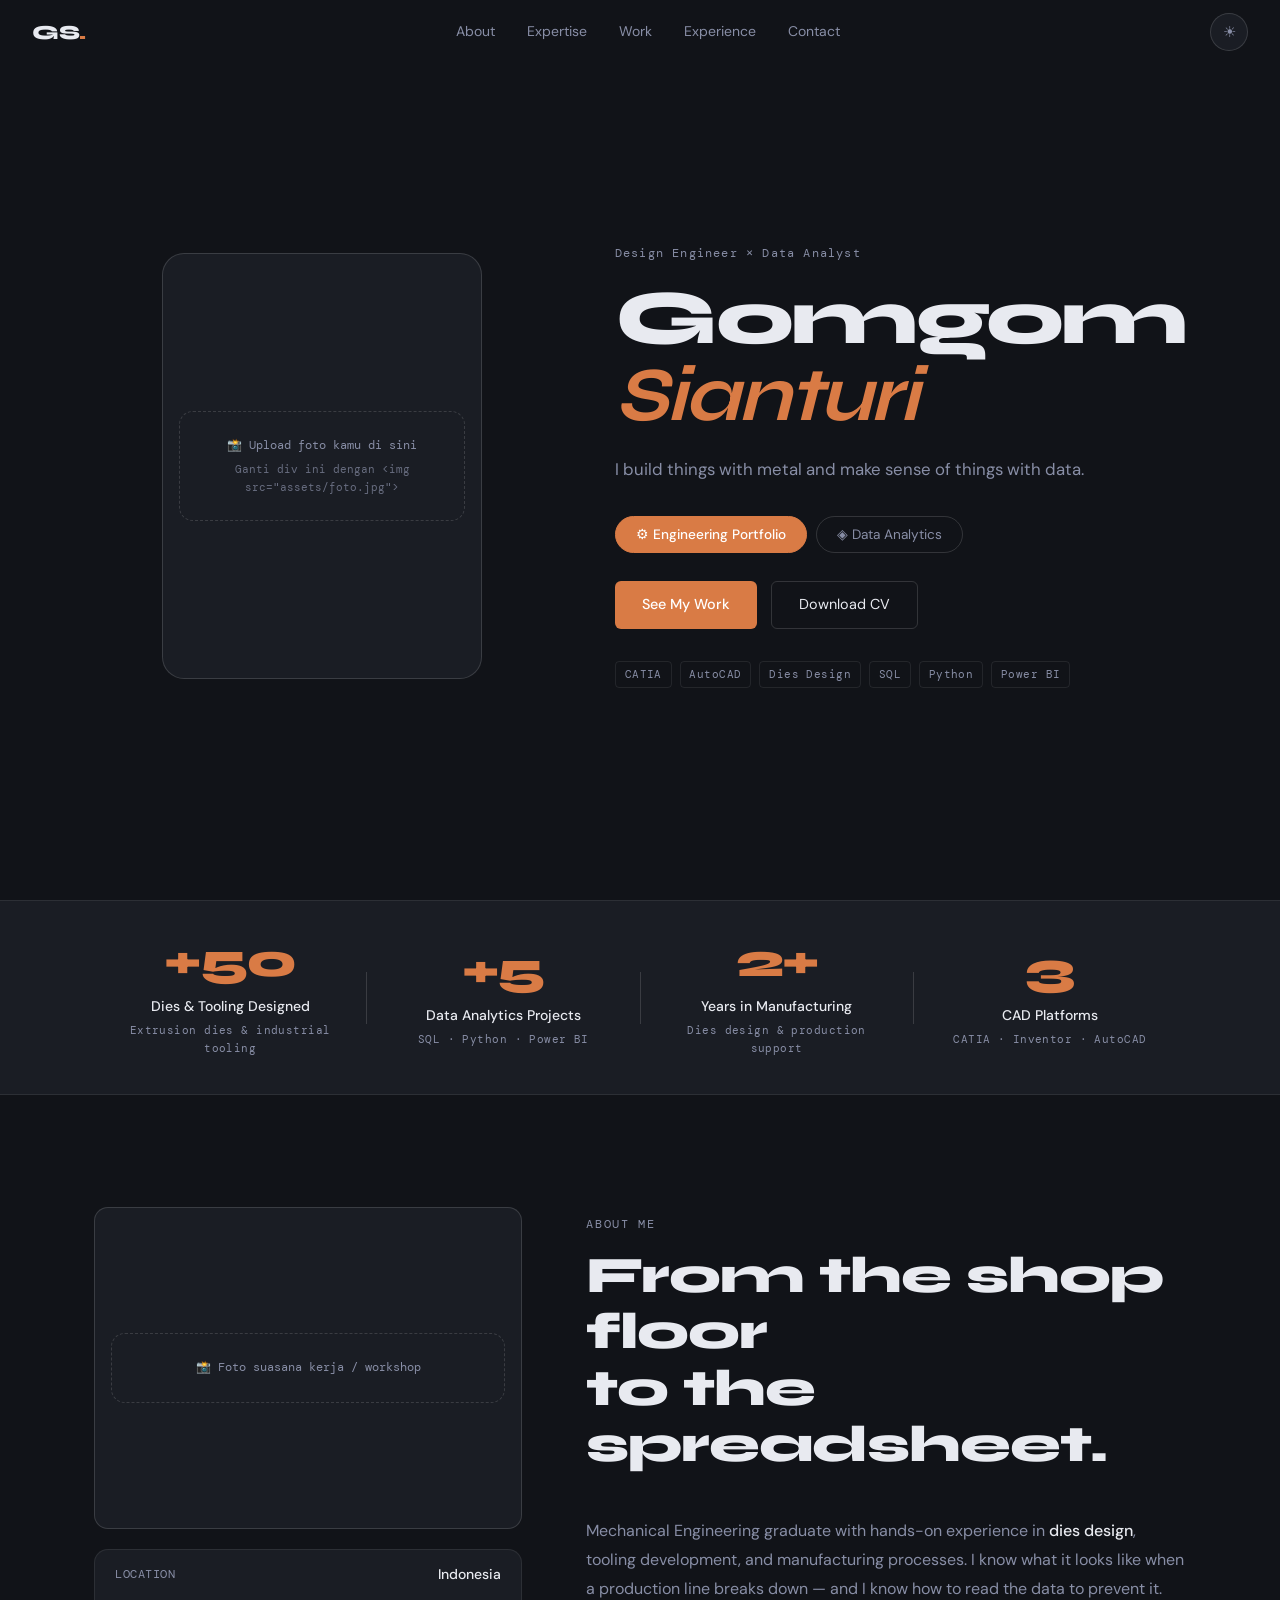
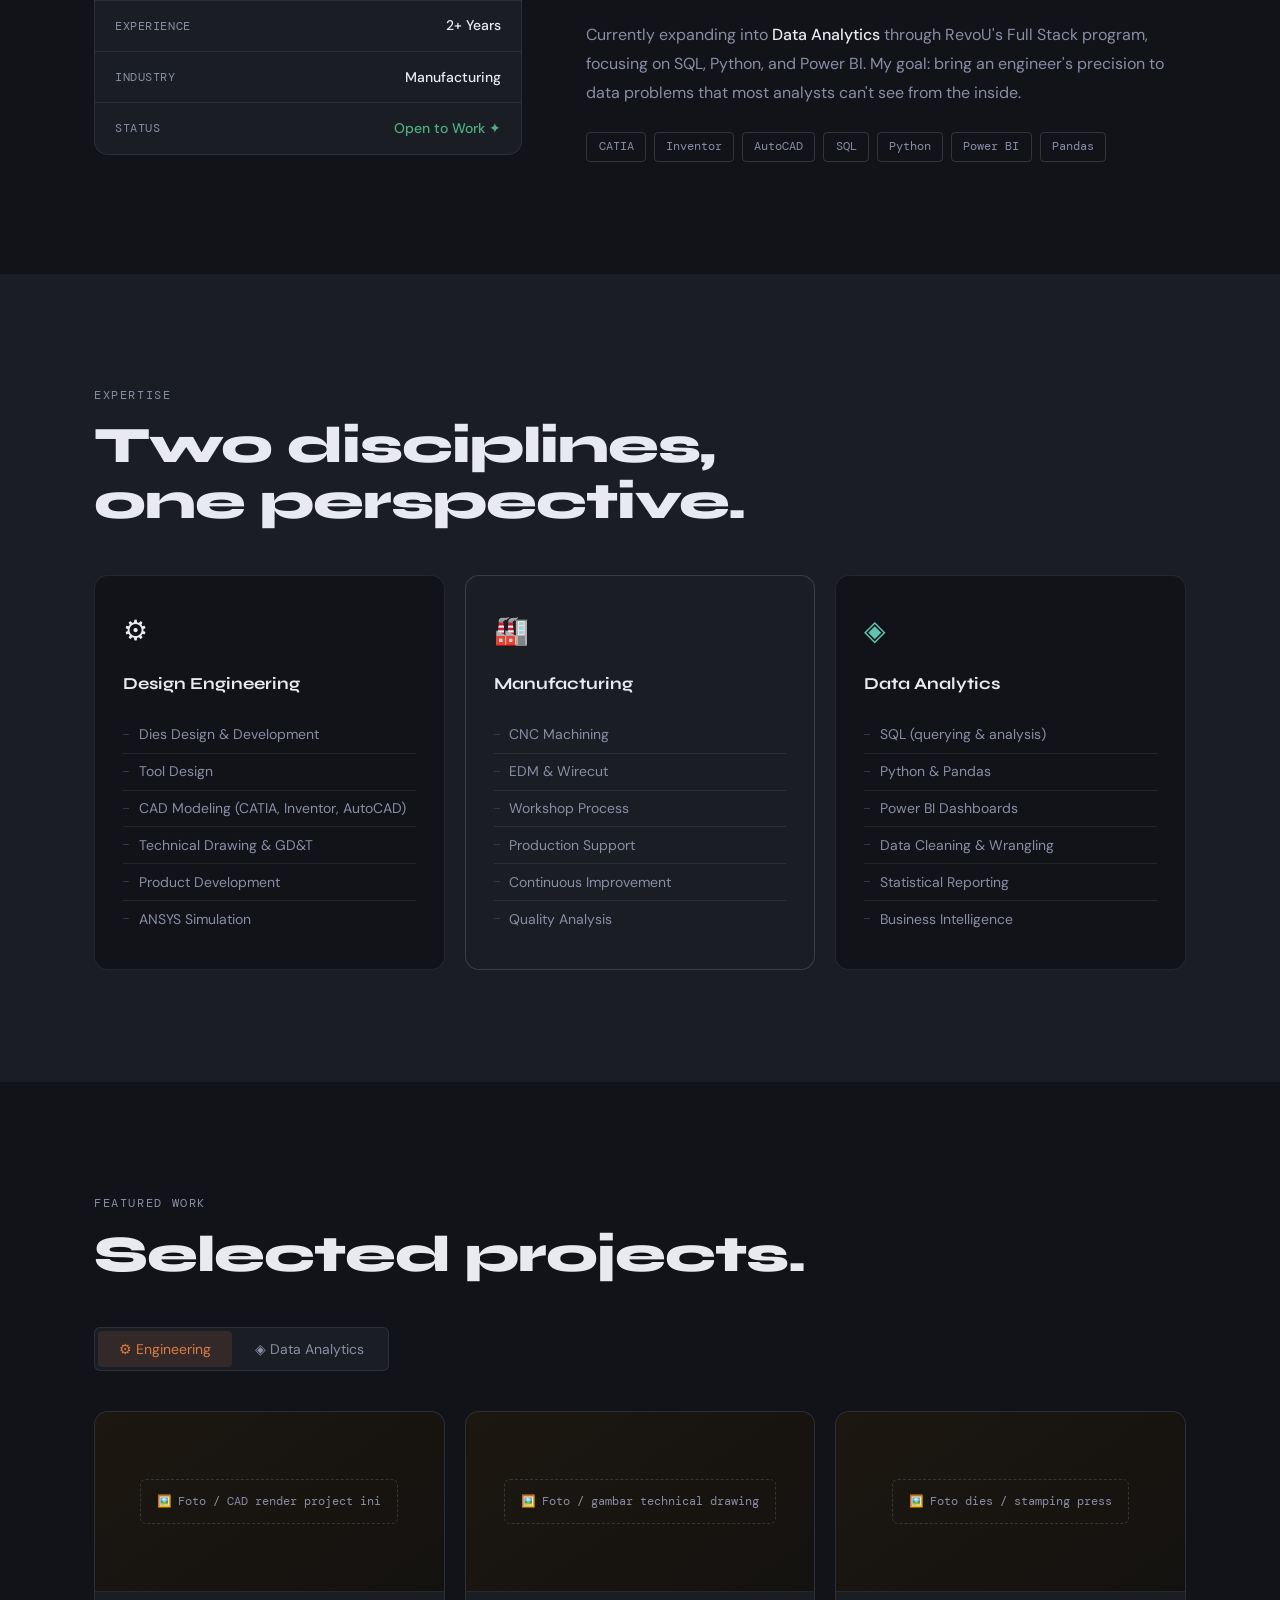
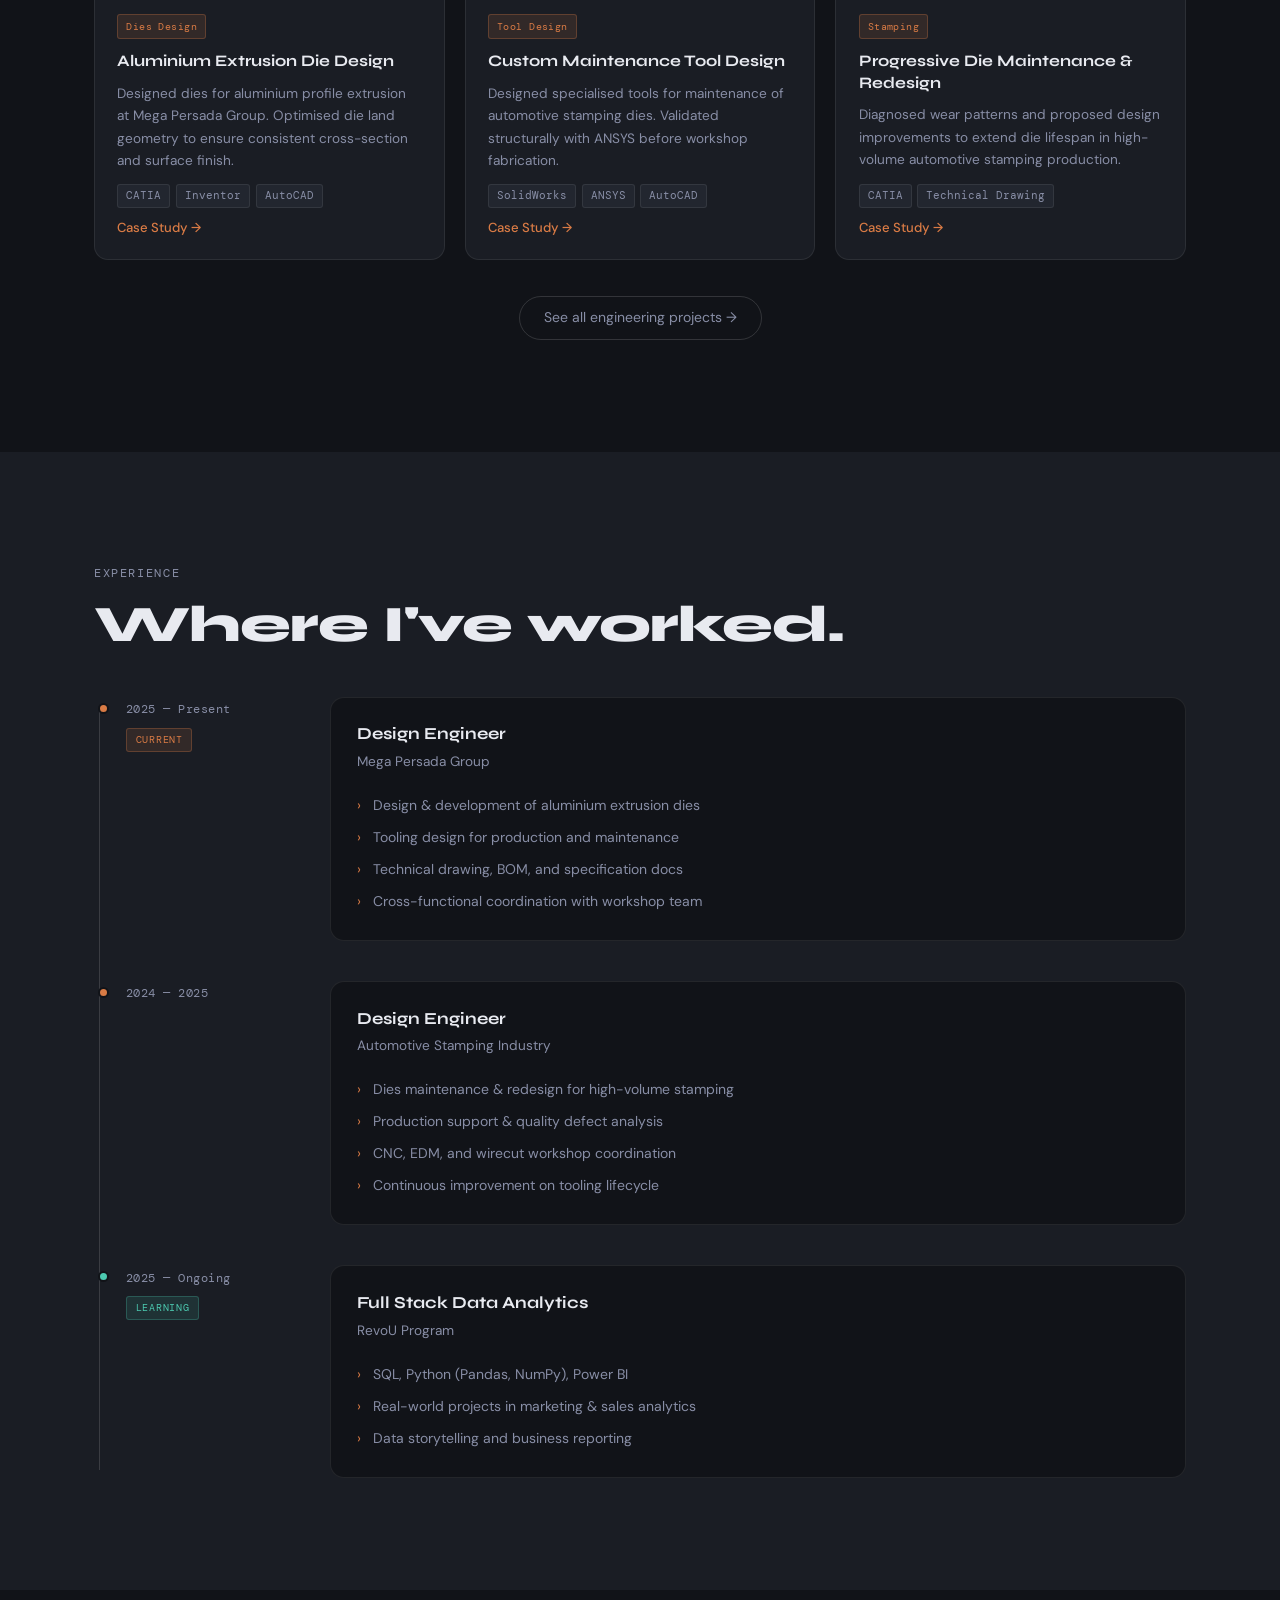
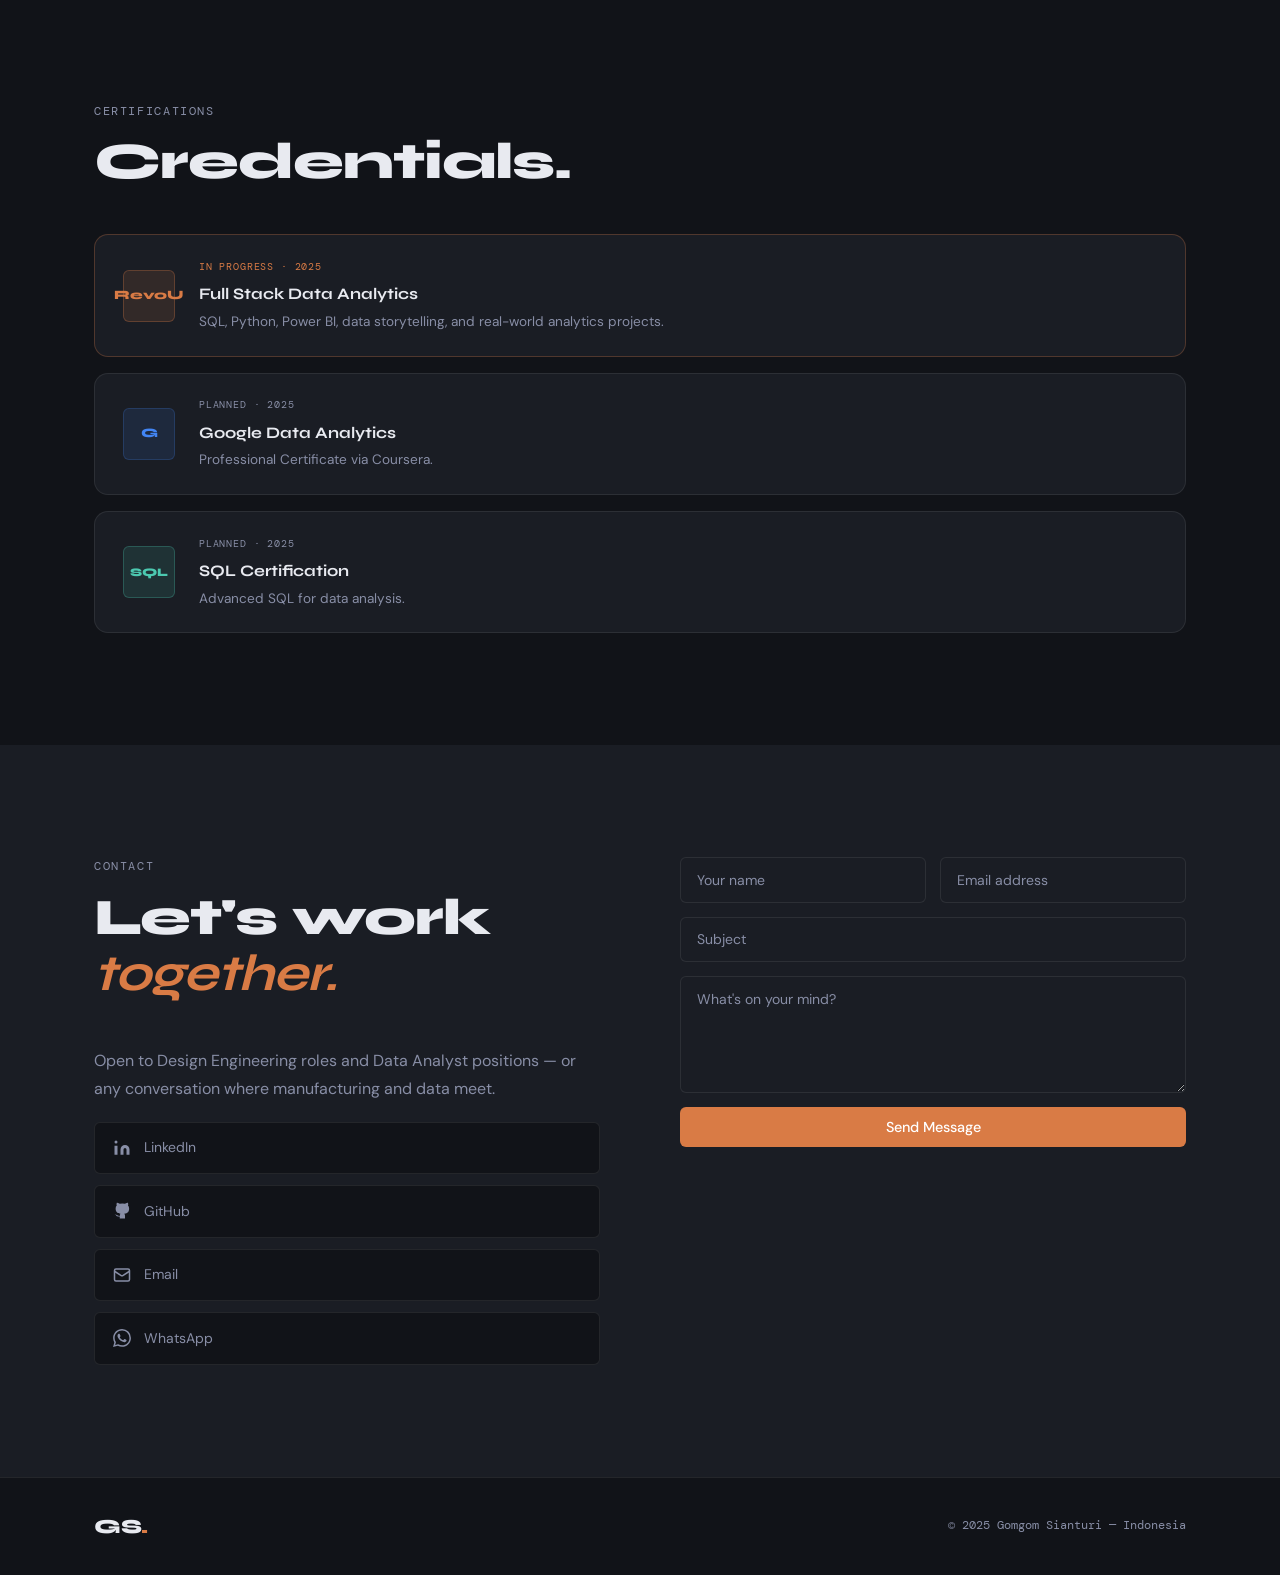
==== index.html @ 41d4f4d7 "On going" ====
<!DOCTYPE html>
<html lang="en" data-theme="dark">
<head>
  <meta charset="UTF-8" />
  <meta name="viewport" content="width=device-width, initial-scale=1.0" />
  <title>Gomgom Sianturi — Design Engineer & Data Analyst</title>
  <link rel="preconnect" href="https://fonts.googleapis.com" />
  <link rel="preconnect" href="https://fonts.gstatic.com" crossorigin />
  <link href="https://fonts.googleapis.com/css2?family=Syne:wght@400;600;700;800&family=DM+Sans:ital,wght@0,300;0,400;0,500;1,300&family=DM+Mono:wght@300;400&display=swap" rel="stylesheet" />
  <link rel="stylesheet" href="css/style.css" />
</head>
<body>

  <!-- ─── NAVBAR ──────────────────────────────── -->
  <nav id="navbar">
    <a class="nav-logo" href="index.html">GS<span class="dot">.</span></a>
    <div class="nav-center">
      <a href="#about">About</a>
      <a href="#whatido">Expertise</a>
      <a href="#projects">Work</a>
      <a href="#experience">Experience</a>
      <a href="#contact">Contact</a>
    </div>
    <div class="nav-right">
      <button class="theme-toggle" id="themeToggle" aria-label="Toggle theme">
        <span class="theme-icon sun">☀</span>
        <span class="theme-icon moon">☾</span>
      </button>
      <button class="burger" id="burger">
        <span></span><span></span>
      </button>
    </div>
    <div class="mobile-menu" id="mobileMenu">
      <a href="#about" onclick="closeMobile()">About</a>
      <a href="#whatido" onclick="closeMobile()">Expertise</a>
      <a href="#projects" onclick="closeMobile()">Work</a>
      <a href="#experience" onclick="closeMobile()">Experience</a>
      <a href="#contact" onclick="closeMobile()">Contact</a>
    </div>
  </nav>

  <!-- ─── HERO ──────────────────────────────────── -->
  <section id="hero">
    <div class="hero-left">

      <!-- 📸 FOTO: Ganti div ini dengan tag <img src="assets/foto.jpg" alt="Gomgom Sianturi" class="hero-photo" /> -->
      <div class="hero-photo photo-placeholder">
        <span class="placeholder-label">📸 Upload foto kamu di sini<br><small>Ganti div ini dengan &lt;img src="assets/foto.jpg"&gt;</small></span>
      </div>

    </div>
    <div class="hero-right">
      <p class="hero-eyebrow">Design Engineer × Data Analyst</p>
      <h1 class="hero-name">
        Gomgom<br>
        <em>Sianturi</em>
      </h1>
      <p class="hero-tagline">
        <!-- ✏️ TAGLINE: Edit kalimat ini sesuai kepribadian kamu -->
        I build things with metal and make sense of things with data.
      </p>

      <div class="hero-switch">
        <button class="switch-pill active" id="heroEngBtn" onclick="heroSwitch('eng')">
          ⚙ Engineering Portfolio
        </button>
        <button class="switch-pill" id="heroDataBtn" onclick="heroSwitch('data')">
          ◈ Data Analytics
        </button>
      </div>

      <div class="hero-actions">
        <a href="#projects" class="cta-main">See My Work</a>
        <!-- 📄 CV: Ganti href ke path CV kamu, mis: assets/Gomgom_CV.pdf -->
        <a href="assets/Gomgom_CV.pdf" class="cta-ghost" target="_blank">Download CV</a>
      </div>

      <div class="hero-chips">
        <span>CATIA</span><span>AutoCAD</span><span>Dies Design</span>
        <span>SQL</span><span>Python</span><span>Power BI</span>
      </div>
    </div>
  </section>

  <!-- ─── KPI STRIP ───────────────────────────────── -->
  <div class="kpi-strip">
    <div class="kpi-inner">

      <div class="kpi-item">
        <span class="kpi-num" data-target="50" data-prefix="+" data-suffix="">50+</span>
        <span class="kpi-label">Dies &amp; Tooling Designed</span>
        <span class="kpi-sub">Extrusion dies &amp; industrial tooling</span>
      </div>

      <div class="kpi-divider"></div>

      <div class="kpi-item">
        <span class="kpi-num" data-target="5" data-prefix="+" data-suffix="">5+</span>
        <span class="kpi-label">Data Analytics Projects</span>
        <span class="kpi-sub">SQL · Python · Power BI</span>
      </div>

      <div class="kpi-divider"></div>

      <div class="kpi-item">
        <span class="kpi-num" data-target="2" data-prefix="" data-suffix="+">2+</span>
        <span class="kpi-label">Years in Manufacturing</span>
        <span class="kpi-sub">Dies design &amp; production support</span>
      </div>

      <div class="kpi-divider"></div>

      <div class="kpi-item">
        <span class="kpi-num" data-target="3" data-prefix="" data-suffix="">3</span>
        <span class="kpi-label">CAD Platforms</span>
        <span class="kpi-sub">CATIA · Inventor · AutoCAD</span>
      </div>

    </div>
  </div>

  <!-- ─── ABOUT ─────────────────────────────────── -->
  <section id="about">
    <div class="container about-grid">
      <div class="about-img-col">
        <!-- 📸 FOTO ABOUT: Bisa pakai foto yang sama atau foto berbeda (suasana kerja) -->
        <div class="about-img-wrap photo-placeholder sm">
          <span class="placeholder-label">📸 Foto suasana kerja / workshop</span>
        </div>
        <div class="about-quick">
          <!-- ✏️ Edit detail pribadi di sini -->
          <div class="quick-row"><span>Location</span><b>Indonesia</b></div>
          <div class="quick-row"><span>Experience</span><b>2+ Years</b></div>
          <div class="quick-row"><span>Industry</span><b>Manufacturing</b></div>
          <div class="quick-row"><span>Status</span><b class="open-badge">Open to Work ✦</b></div>
        </div>
      </div>
      <div class="about-text-col">
        <p class="section-eyebrow">About Me</p>
        <h2 class="section-title">From the shop floor<br>to the spreadsheet.</h2>
        <!-- ✏️ BIO: Edit paragraf ini sesuai cerita kamu -->
        <p class="body-text">
          Mechanical Engineering graduate with hands-on experience in <strong>dies design</strong>, tooling development, and manufacturing processes. I know what it looks like when a production line breaks down — and I know how to read the data to prevent it.
        </p>
        <p class="body-text">
          Currently expanding into <strong>Data Analytics</strong> through RevoU's Full Stack program, focusing on SQL, Python, and Power BI. My goal: bring an engineer's precision to data problems that most analysts can't see from the inside.
        </p>
        <div class="about-tags">
          <span>CATIA</span><span>Inventor</span><span>AutoCAD</span>
          <span>SQL</span><span>Python</span><span>Power BI</span><span>Pandas</span>
        </div>
      </div>
    </div>
  </section>

  <!-- ─── WHAT I DO ─────────────────────────────── -->
  <section id="whatido" class="alt-bg">
    <div class="container">
      <p class="section-eyebrow">Expertise</p>
      <h2 class="section-title">Two disciplines,<br>one perspective.</h2>
      <div class="expertise-grid">

        <div class="exp-card">
          <div class="exp-icon eng-icon">⚙</div>
          <h3>Design Engineering</h3>
          <ul>
            <!-- ✏️ Edit skill list sesuai pengalaman aktual kamu -->
            <li>Dies Design & Development</li>
            <li>Tool Design</li>
            <li>CAD Modeling (CATIA, Inventor, AutoCAD)</li>
            <li>Technical Drawing & GD&T</li>
            <li>Product Development</li>
            <li>ANSYS Simulation</li>
          </ul>
        </div>

        <div class="exp-card mid-card">
          <div class="exp-icon mfg-icon">🏭</div>
          <h3>Manufacturing</h3>
          <ul>
            <li>CNC Machining</li>
            <li>EDM & Wirecut</li>
            <li>Workshop Process</li>
            <li>Production Support</li>
            <li>Continuous Improvement</li>
            <li>Quality Analysis</li>
          </ul>
        </div>

        <div class="exp-card">
          <div class="exp-icon data-icon">◈</div>
          <h3>Data Analytics</h3>
          <ul>
            <li>SQL (querying & analysis)</li>
            <li>Python & Pandas</li>
            <li>Power BI Dashboards</li>
            <li>Data Cleaning & Wrangling</li>
            <li>Statistical Reporting</li>
            <li>Business Intelligence</li>
          </ul>
        </div>

      </div>
    </div>
  </section>

  <!-- ─── PROJECTS (HOME — TOP 3 EACH) ─────────── -->
  <section id="projects">
    <div class="container">
      <p class="section-eyebrow">Featured Work</p>
      <h2 class="section-title">Selected projects.</h2>

      <div class="project-tabs">
        <button class="ptab active" id="ptabEng" onclick="switchTab('eng')">⚙ Engineering</button>
        <button class="ptab" id="ptabData" onclick="switchTab('data')">◈ Data Analytics</button>
      </div>

      <!-- ENGINEERING TOP 3 -->
      <div class="project-panel" id="panelEng">
        <div class="projects-row">

          <article class="pcard">
            <!-- 🖼️ GAMBAR PROJECT: Ganti div placeholder dengan <img src="assets/project-eng1.jpg"> -->
            <div class="pcard-img ph-eng">
              <span>🖼️ Foto / CAD render project ini</span>
            </div>
            <div class="pcard-body">
              <div class="pcard-tags"><span class="tag eng-tag">Dies Design</span></div>
              <!-- ✏️ Edit judul, deskripsi, dan tools tiap project -->
              <h3>Aluminium Extrusion Die Design</h3>
              <p>Designed dies for aluminium profile extrusion at Mega Persada Group. Optimised die land geometry to ensure consistent cross-section and surface finish.</p>
              <div class="pcard-tools">
                <span>CATIA</span><span>Inventor</span><span>AutoCAD</span>
              </div>
              <button class="pcard-cta eng-cta" onclick="openModal('eng1')">Case Study →</button>
            </div>
          </article>

          <article class="pcard">
            <div class="pcard-img ph-eng">
              <span>🖼️ Foto / gambar technical drawing</span>
            </div>
            <div class="pcard-body">
              <div class="pcard-tags"><span class="tag eng-tag">Tool Design</span></div>
              <h3>Custom Maintenance Tool Design</h3>
              <p>Designed specialised tools for maintenance of automotive stamping dies. Validated structurally with ANSYS before workshop fabrication.</p>
              <div class="pcard-tools">
                <span>SolidWorks</span><span>ANSYS</span><span>AutoCAD</span>
              </div>
              <button class="pcard-cta eng-cta" onclick="openModal('eng2')">Case Study →</button>
            </div>
          </article>

          <article class="pcard">
            <div class="pcard-img ph-eng">
              <span>🖼️ Foto dies / stamping press</span>
            </div>
            <div class="pcard-body">
              <div class="pcard-tags"><span class="tag eng-tag">Stamping</span></div>
              <h3>Progressive Die Maintenance & Redesign</h3>
              <p>Diagnosed wear patterns and proposed design improvements to extend die lifespan in high-volume automotive stamping production.</p>
              <div class="pcard-tools">
                <span>CATIA</span><span>Technical Drawing</span>
              </div>
              <button class="pcard-cta eng-cta" onclick="openModal('eng3')">Case Study →</button>
            </div>
          </article>

        </div>
        <div class="see-all-wrap">
          <a href="engineering.html" class="see-all-btn">See all engineering projects →</a>
        </div>
      </div>

      <!-- DATA ANALYTICS TOP 3 -->
      <div class="project-panel hidden" id="panelData">
        <div class="projects-row">

          <article class="pcard">
            <div class="pcard-img ph-data">
              <span>🖼️ Screenshot dashboard Power BI</span>
            </div>
            <div class="pcard-body">
              <div class="pcard-tags"><span class="tag data-tag">SQL · Power BI</span></div>
              <h3>Sales Performance Dashboard</h3>
              <p>End-to-end sales analytics: SQL extraction, Python cleaning, Power BI visualisation. Enabled management to spot top SKUs and regional gaps.</p>
              <div class="pcard-tools">
                <span>SQL</span><span>Python</span><span>Power BI</span>
              </div>
              <button class="pcard-cta data-cta" onclick="openModal('data1')">Case Study →</button>
            </div>
          </article>

          <article class="pcard">
            <div class="pcard-img ph-data">
              <span>🖼️ Screenshot chart / analisis</span>
            </div>
            <div class="pcard-body">
              <div class="pcard-tags"><span class="tag data-tag">Python · Pandas</span></div>
              <h3>Customer Behaviour Analysis</h3>
              <p>RFM segmentation and cohort retention analysis on transaction history. Identified high-value customers and churn risk segments.</p>
              <div class="pcard-tools">
                <span>Python</span><span>Pandas</span><span>Matplotlib</span>
              </div>
              <button class="pcard-cta data-cta" onclick="openModal('data2')">Case Study →</button>
            </div>
          </article>

          <article class="pcard">
            <div class="pcard-img ph-data">
              <span>🖼️ Screenshot laporan / visualisasi</span>
            </div>
            <div class="pcard-body">
              <div class="pcard-tags"><span class="tag data-tag">SQL · Python</span></div>
              <h3>Marketing Campaign Performance</h3>
              <p>Multi-touch attribution analysis across channels. Found email CPA was 3× lower than paid search despite receiving 15% of budget.</p>
              <div class="pcard-tools">
                <span>SQL</span><span>Python</span><span>Power BI</span>
              </div>
              <button class="pcard-cta data-cta" onclick="openModal('data3')">Case Study →</button>
            </div>
          </article>

        </div>
        <div class="see-all-wrap">
          <a href="analytics.html" class="see-all-btn">See all data analytics projects →</a>
        </div>
      </div>

    </div>
  </section>

  <!-- ─── EXPERIENCE ────────────────────────────── -->
  <section id="experience" class="alt-bg">
    <div class="container">
      <p class="section-eyebrow">Experience</p>
      <h2 class="section-title">Where I've worked.</h2>
      <div class="timeline">

        <div class="tl-item">
          <div class="tl-dot eng-dot"></div>
          <div class="tl-meta">
            <!-- ✏️ Edit tanggal kerja -->
            <span class="tl-year mono">2025 — Present</span>
            <span class="tl-badge eng-badge">Current</span>
          </div>
          <div class="tl-card">
            <!-- ✏️ Edit nama posisi dan perusahaan -->
            <h3>Design Engineer</h3>
            <h4>Mega Persada Group</h4>
            <ul>
              <!-- ✏️ Edit bullet point pekerjaan -->
              <li>Design & development of aluminium extrusion dies</li>
              <li>Tooling design for production and maintenance</li>
              <li>Technical drawing, BOM, and specification docs</li>
              <li>Cross-functional coordination with workshop team</li>
            </ul>
          </div>
        </div>

        <div class="tl-item">
          <div class="tl-dot eng-dot"></div>
          <div class="tl-meta">
            <span class="tl-year mono">2024 — 2025</span>
          </div>
          <div class="tl-card">
            <h3>Design Engineer</h3>
            <!-- ✏️ Ganti nama perusahaan jika boleh disebutkan -->
            <h4>Automotive Stamping Industry</h4>
            <ul>
              <li>Dies maintenance & redesign for high-volume stamping</li>
              <li>Production support & quality defect analysis</li>
              <li>CNC, EDM, and wirecut workshop coordination</li>
              <li>Continuous improvement on tooling lifecycle</li>
            </ul>
          </div>
        </div>

        <div class="tl-item">
          <div class="tl-dot data-dot"></div>
          <div class="tl-meta">
            <span class="tl-year mono">2025 — Ongoing</span>
            <span class="tl-badge data-badge">Learning</span>
          </div>
          <div class="tl-card">
            <h3>Full Stack Data Analytics</h3>
            <h4>RevoU Program</h4>
            <ul>
              <li>SQL, Python (Pandas, NumPy), Power BI</li>
              <li>Real-world projects in marketing & sales analytics</li>
              <li>Data storytelling and business reporting</li>
            </ul>
          </div>
        </div>

      </div>
    </div>
  </section>

  <!-- ─── CERTIFICATIONS ────────────────────────── -->
  <section id="certifications">
    <div class="container">
      <p class="section-eyebrow">Certifications</p>
      <h2 class="section-title">Credentials.</h2>
      <div class="certs-row">

        <div class="cert-card in-prog">
          <div class="cert-left">
            <!-- ✏️ Ganti logo RevoU dengan gambar jika punya: <img src="assets/revou-logo.png"> -->
            <div class="cert-logo revou-logo">RevoU</div>
          </div>
          <div class="cert-right">
            <span class="cert-status">In Progress · 2025</span>
            <h3>Full Stack Data Analytics</h3>
            <p>SQL, Python, Power BI, data storytelling, and real-world analytics projects.</p>
          </div>
        </div>

        <!-- ✏️ Tambah sertifikat baru di sini dengan format yang sama -->
        <div class="cert-card upcoming">
          <div class="cert-left">
            <div class="cert-logo google-logo">G</div>
          </div>
          <div class="cert-right">
            <span class="cert-status planned">Planned · 2025</span>
            <h3>Google Data Analytics</h3>
            <p>Professional Certificate via Coursera.</p>
          </div>
        </div>

        <div class="cert-card upcoming">
          <div class="cert-left">
            <div class="cert-logo sql-logo">SQL</div>
          </div>
          <div class="cert-right">
            <span class="cert-status planned">Planned · 2025</span>
            <h3>SQL Certification</h3>
            <p>Advanced SQL for data analysis.</p>
          </div>
        </div>

      </div>
    </div>
  </section>

  <!-- ─── CONTACT ───────────────────────────────── -->
  <section id="contact" class="alt-bg">
    <div class="container contact-wrap">
      <div class="contact-left">
        <p class="section-eyebrow">Contact</p>
        <h2 class="section-title">Let's work<br><em>together.</em></h2>
        <p class="body-text">Open to Design Engineering roles and Data Analyst positions — or any conversation where manufacturing and data meet.</p>
        <div class="contact-links">
          <!-- ✏️ GANTI href dengan link profil asli kamu -->
          <a href="https://linkedin.com/in/GANTI-INI" target="_blank" class="clink">
            <svg width="18" height="18" viewBox="0 0 24 24" fill="currentColor"><path d="M16 8a6 6 0 0 1 6 6v7h-4v-7a2 2 0 0 0-4 0v7h-4v-7a6 6 0 0 1 6-6zM2 9h4v12H2z"/><circle cx="4" cy="4" r="2"/></svg>
            LinkedIn
          </a>
          <a href="https://github.com/GANTI-INI" target="_blank" class="clink">
            <svg width="18" height="18" viewBox="0 0 24 24" fill="currentColor"><path d="M9 19c-5 1.5-5-2.5-7-3m14 6v-3.87a3.37 3.37 0 0 0-.94-2.61c3.14-.35 6.44-1.54 6.44-7A5.44 5.44 0 0 0 20 4.77 5.07 5.07 0 0 0 19.91 1S18.73.65 16 2.48a13.38 13.38 0 0 0-7 0C6.27.65 5.09 1 5.09 1A5.07 5.07 0 0 0 5 4.77a5.44 5.44 0 0 0-1.5 3.78c0 5.42 3.3 6.61 6.44 7A3.37 3.37 0 0 0 9 18.13V22"/></svg>
            GitHub
          </a>
          <!-- ✏️ Ganti email -->
          <a href="mailto:EMAIL-KAMU@gmail.com" class="clink">
            <svg width="18" height="18" viewBox="0 0 24 24" fill="none" stroke="currentColor" stroke-width="2"><rect x="2" y="4" width="20" height="16" rx="2"/><path d="m22 7-8.97 5.7a1.94 1.94 0 0 1-2.06 0L2 7"/></svg>
            Email
          </a>
          <!-- ✏️ Ganti nomor WA (format: 62XXXXXXXXXX) -->
          <a href="https://wa.me/62XXXXXXXXXX" target="_blank" class="clink">
            <svg width="18" height="18" viewBox="0 0 24 24" fill="currentColor"><path d="M17.472 14.382c-.297-.149-1.758-.867-2.03-.967-.273-.099-.471-.148-.67.15-.197.297-.767.966-.94 1.164-.173.199-.347.223-.644.075-.297-.15-1.255-.463-2.39-1.475-.883-.788-1.48-1.761-1.653-2.059-.173-.297-.018-.458.13-.606.134-.133.298-.347.446-.52.149-.174.198-.298.298-.497.099-.198.05-.371-.025-.52-.075-.149-.669-1.612-.916-2.207-.242-.579-.487-.5-.669-.51-.173-.008-.371-.01-.57-.01-.198 0-.52.074-.792.372-.272.297-1.04 1.016-1.04 2.479 0 1.462 1.065 2.875 1.213 3.074.149.198 2.096 3.2 5.077 4.487.709.306 1.262.489 1.694.625.712.227 1.36.195 1.871.118.571-.085 1.758-.719 2.006-1.413.248-.694.248-1.289.173-1.413-.074-.124-.272-.198-.57-.347m-5.421 7.403h-.004a9.87 9.87 0 01-5.031-1.378l-.361-.214-3.741.982.998-3.648-.235-.374a9.86 9.86 0 01-1.51-5.26c.001-5.45 4.436-9.884 9.888-9.884 2.64 0 5.122 1.03 6.988 2.898a9.825 9.825 0 012.893 6.994c-.003 5.45-4.437 9.884-9.885 9.884m8.413-18.297A11.815 11.815 0 0012.05 0C5.495 0 .16 5.335.157 11.892c0 2.096.547 4.142 1.588 5.945L.057 24l6.305-1.654a11.882 11.882 0 005.683 1.448h.005c6.554 0 11.89-5.335 11.893-11.893a11.821 11.821 0 00-3.48-8.413z"/></svg>
            WhatsApp
          </a>
        </div>
      </div>
      <form class="contact-form" onsubmit="handleForm(event)">
        <div class="form-row">
          <input type="text" placeholder="Your name" required />
          <input type="email" placeholder="Email address" required />
        </div>
        <input type="text" placeholder="Subject" required />
        <textarea rows="5" placeholder="What's on your mind?" required></textarea>
        <button type="submit" class="cta-main full-w">Send Message</button>
      </form>
    </div>
  </section>

  <footer>
    <div class="container footer-inner">
      <span class="nav-logo">GS<span class="dot">.</span></span>
      <span class="mono footer-copy">© 2025 Gomgom Sianturi — Indonesia</span>
    </div>
  </footer>

  <!-- ─── MODAL ────────────────────────────────── -->
  <div id="modalOverlay" class="modal-overlay" onclick="closeModal()">
    <div class="modal-box" onclick="event.stopPropagation()">
      <button class="modal-close" onclick="closeModal()">✕</button>
      <div id="modalBody"></div>
    </div>
  </div>

  <script src="js/main.js"></script>
</body>
</html>
---- css/style.css ----
/* ════════════════════════════════════════════
   COLOR PALETTE
   ════════════════════════════════════════════
   DARK MODE
   Base:    #111318  (near-black, slate-tinted)
   Surface: #1A1D24  (card background)
   Lift:    #22262F  (hover / elevated surface)
   Eng:     #D97B45  (burnt sienna — warm, industrial)
   Data:    #4CC9B0  (seafoam teal — precise, digital)
   Text:    #E8EAF0  (off-white, easy on eyes)

   LIGHT MODE
   Base:    #F4F2EE  (warm paper white)
   Surface: #FFFFFF
   Lift:    #ECEAE6
   Eng:     #B85C28  (deeper burnt sienna)
   Data:    #1A9B87  (deeper teal)
   Text:    #1A1D24
════════════════════════════════════════════ */

:root {
  /* DARK default */
  --bg:       #111318;
  --surface:  #1A1D24;
  --lift:     #22262F;
  --border:   rgba(255,255,255,0.08);
  --border2:  rgba(255,255,255,0.14);

  --eng:      #D97B45;
  --eng-dim:  rgba(217,123,69,0.13);
  --eng-mid:  rgba(217,123,69,0.28);
  --data:     #4CC9B0;
  --data-dim: rgba(76,201,176,0.12);
  --data-mid: rgba(76,201,176,0.26);

  --text:     #E8EAF0;
  --muted:    #888EA6;
  --subtle:   #3A3F50;

  --font-display: 'Syne', sans-serif;
  --font-body:    'DM Sans', sans-serif;
  --font-mono:    'DM Mono', monospace;

  --r-sm: 6px;
  --r-md: 14px;
  --r-lg: 22px;
  --ease: 0.22s ease;
}

[data-theme="light"] {
  --bg:       #F4F2EE;
  --surface:  #FFFFFF;
  --lift:     #ECEAE6;
  --border:   rgba(0,0,0,0.09);
  --border2:  rgba(0,0,0,0.16);

  --eng:      #B85C28;
  --eng-dim:  rgba(184,92,40,0.1);
  --eng-mid:  rgba(184,92,40,0.22);
  --data:     #1A9B87;
  --data-dim: rgba(26,155,135,0.1);
  --data-mid: rgba(26,155,135,0.22);

  --text:     #1A1D24;
  --muted:    #6B7087;
  --subtle:   #D4D0C8;
}

/* ════════ RESET ════════ */
*, *::before, *::after { box-sizing: border-box; margin: 0; padding: 0; }
html { scroll-behavior: smooth; -webkit-text-size-adjust: 100%; }
body {
  font-family: var(--font-body);
  background: var(--bg);
  color: var(--text);
  font-size: 16px;
  line-height: 1.65;
  overflow-x: hidden;
  transition: background 0.3s ease, color 0.3s ease;
}
img { max-width: 100%; display: block; border-radius: var(--r-md); }
a { text-decoration: none; color: inherit; }
ul { list-style: none; }
button { font-family: var(--font-body); cursor: pointer; }

.container {
  max-width: 1140px;
  margin: 0 auto;
  padding: 0 1.5rem;
}

.mono { font-family: var(--font-mono); }

.alt-bg { background: var(--surface); }

/* ════════ TYPOGRAPHY ════════ */
.section-eyebrow {
  font-family: var(--font-mono);
  font-size: 0.72rem;
  letter-spacing: 0.14em;
  text-transform: uppercase;
  color: var(--muted);
  margin-bottom: 0.85rem;
}

.section-title {
  font-family: var(--font-display);
  font-size: clamp(2rem, 4.5vw, 3.2rem);
  font-weight: 800;
  line-height: 1.1;
  letter-spacing: -0.02em;
  margin-bottom: 2.75rem;
}

.section-title em {
  font-style: italic;
  font-weight: 700;
  color: var(--eng);
}

.body-text {
  font-size: 1rem;
  color: var(--muted);
  line-height: 1.8;
  margin-bottom: 1.1rem;
  max-width: 55ch;
}

.body-text strong { color: var(--text); font-weight: 500; }

/* ════════ NAVBAR ════════ */
#navbar {
  position: fixed;
  top: 0; left: 0; right: 0;
  z-index: 100;
  display: flex;
  align-items: center;
  justify-content: space-between;
  padding: 0 2rem;
  height: 64px;
  transition: background 0.3s, box-shadow 0.3s;
}

#navbar.scrolled {
  background: var(--bg);
  box-shadow: 0 1px 0 var(--border);
}

.nav-logo {
  font-family: var(--font-display);
  font-size: 1.25rem;
  font-weight: 800;
  letter-spacing: -0.02em;
  flex-shrink: 0;
}
.nav-logo .dot { color: var(--eng); }

.nav-center {
  display: flex;
  gap: 2rem;
}

.nav-center a {
  font-size: 0.875rem;
  color: var(--muted);
  transition: color var(--ease);
}
.nav-center a:hover, .nav-center a.active-link { color: var(--text); }

.nav-right {
  display: flex;
  align-items: center;
  gap: 0.75rem;
  flex-shrink: 0;
}

/* Theme toggle */
.theme-toggle {
  width: 38px;
  height: 38px;
  border-radius: 50%;
  border: 1px solid var(--border2);
  background: var(--surface);
  color: var(--muted);
  display: flex;
  align-items: center;
  justify-content: center;
  font-size: 0.95rem;
  transition: all var(--ease);
}
.theme-toggle:hover { border-color: var(--eng); color: var(--eng); }

[data-theme="dark"] .theme-icon.moon { display: none; }
[data-theme="light"] .theme-icon.sun { display: none; }

/* Burger */
.burger {
  display: none;
  flex-direction: column;
  gap: 5px;
  background: none;
  border: none;
  padding: 4px;
}
.burger span {
  display: block;
  width: 22px;
  height: 2px;
  background: var(--text);
  border-radius: 2px;
  transition: var(--ease);
}

/* Mobile menu */
.mobile-menu {
  display: none;
  position: absolute;
  top: 64px;
  left: 0; right: 0;
  background: var(--bg);
  border-bottom: 1px solid var(--border);
  flex-direction: column;
  padding: 1.25rem 2rem 1.5rem;
  gap: 1.1rem;
}
.mobile-menu.open { display: flex; }
.mobile-menu a {
  font-size: 1rem;
  color: var(--muted);
  transition: color var(--ease);
}
.mobile-menu a:hover { color: var(--text); }

/* ════════ HERO ════════ */
#hero {
  min-height: 100vh;
  display: grid;
  grid-template-columns: 1fr 1.25fr;
  gap: 4rem;
  align-items: center;
  max-width: 1140px;
  margin: 0 auto;
  padding: 96px 1.5rem 4rem;
}

.hero-left {
  display: flex;
  flex-direction: column;
  align-items: center;
  gap: 0;
}

/* PHOTO */
.hero-photo {
  width: 100%;
  max-width: 320px;
  aspect-ratio: 3/4;
  border-radius: var(--r-lg);
  object-fit: cover;
  border: 1px solid var(--border2);
}

.photo-placeholder {
  background: var(--surface);
  display: flex;
  align-items: center;
  justify-content: center;
  text-align: center;
}
.photo-placeholder.sm {
  width: 100%;
  aspect-ratio: 4/3;
  border-radius: var(--r-md);
  max-width: 100%;
}
.placeholder-label {
  font-family: var(--font-mono);
  font-size: 0.75rem;
  color: var(--muted);
  padding: 1.5rem;
  line-height: 1.6;
  border: 1.5px dashed var(--border2);
  border-radius: var(--r-md);
  width: calc(100% - 2rem);
  margin: 1rem;
}
.placeholder-label small { display: block; margin-top: 0.4rem; opacity: 0.7; font-size: 0.68rem; }

/* HERO RIGHT */
.hero-right { display: flex; flex-direction: column; gap: 0; }

.hero-eyebrow {
  font-family: var(--font-mono);
  font-size: 0.75rem;
  color: var(--muted);
  letter-spacing: 0.1em;
  margin-bottom: 1rem;
}

.hero-name {
  font-family: var(--font-display);
  font-size: clamp(3rem, 6vw, 5rem);
  font-weight: 800;
  line-height: 1.0;
  letter-spacing: -0.03em;
  margin-bottom: 1.4rem;
}
.hero-name em {
  font-style: italic;
  font-weight: 700;
  color: var(--eng);
}

.hero-tagline {
  font-size: 1.05rem;
  color: var(--muted);
  line-height: 1.65;
  margin-bottom: 2rem;
  max-width: 40ch;
}

/* Hero Switch */
.hero-switch {
  display: flex;
  gap: 0.6rem;
  flex-wrap: wrap;
  margin-bottom: 1.75rem;
}

.switch-pill {
  padding: 0.55rem 1.25rem;
  border-radius: 100px;
  border: 1px solid var(--border2);
  background: transparent;
  color: var(--muted);
  font-size: 0.85rem;
  font-family: var(--font-body);
  transition: all var(--ease);
}
.switch-pill:hover { border-color: var(--eng); color: var(--eng); }
.switch-pill.active {
  background: var(--eng);
  border-color: var(--eng);
  color: #fff;
  font-weight: 500;
}
.switch-pill.active-data {
  background: var(--data);
  border-color: var(--data);
  color: #111;
  font-weight: 500;
}

/* Hero Actions */
.hero-actions {
  display: flex;
  gap: 0.85rem;
  flex-wrap: wrap;
  margin-bottom: 2rem;
}

/* Chips */
.hero-chips {
  display: flex;
  flex-wrap: wrap;
  gap: 0.5rem;
}
.hero-chips span {
  font-family: var(--font-mono);
  font-size: 0.7rem;
  color: var(--muted);
  border: 1px solid var(--border);
  border-radius: 4px;
  padding: 0.2rem 0.55rem;
  letter-spacing: 0.04em;
}

/* ════════ BUTTONS ════════ */
.cta-main {
  display: inline-flex;
  align-items: center;
  padding: 0.7rem 1.7rem;
  background: var(--eng);
  color: #fff;
  font-size: 0.9rem;
  font-weight: 500;
  border-radius: var(--r-sm);
  border: none;
  transition: all var(--ease);
  cursor: pointer;
}
.cta-main:hover { opacity: 0.88; transform: translateY(-1px); }
.cta-main.full-w { width: 100%; justify-content: center; }

.cta-ghost {
  display: inline-flex;
  align-items: center;
  padding: 0.7rem 1.7rem;
  background: transparent;
  color: var(--text);
  font-size: 0.9rem;
  border-radius: var(--r-sm);
  border: 1px solid var(--border2);
  transition: all var(--ease);
}
.cta-ghost:hover { background: var(--lift); }

/* ════════ ABOUT ════════ */
#about { padding: 7rem 0; }

.about-grid {
  display: grid;
  grid-template-columns: 1fr 1.4fr;
  gap: 4rem;
  align-items: start;
}

.about-img-col { display: flex; flex-direction: column; gap: 1.25rem; }

.about-img-wrap {
  border: 1px solid var(--border2);
}

.about-quick {
  background: var(--surface);
  border: 1px solid var(--border);
  border-radius: var(--r-md);
  overflow: hidden;
}

.quick-row {
  display: flex;
  justify-content: space-between;
  align-items: center;
  padding: 0.85rem 1.25rem;
  border-bottom: 1px solid var(--border);
  font-size: 0.875rem;
}
.quick-row:last-child { border-bottom: none; }
.quick-row span { color: var(--muted); font-family: var(--font-mono); font-size: 0.72rem; letter-spacing: 0.05em; text-transform: uppercase; }
.quick-row b { font-weight: 500; }

.open-badge {
  color: #4caf7d;
  font-weight: 500;
}

.about-text-col { padding-top: 0.5rem; }

.about-tags {
  display: flex;
  flex-wrap: wrap;
  gap: 0.5rem;
  margin-top: 1.5rem;
}
.about-tags span {
  font-family: var(--font-mono);
  font-size: 0.72rem;
  padding: 0.28rem 0.7rem;
  border: 1px solid var(--border2);
  border-radius: 4px;
  color: var(--muted);
}

/* ════════ WHAT I DO ════════ */
#whatido { padding: 7rem 0; }

.expertise-grid {
  display: grid;
  grid-template-columns: repeat(3, 1fr);
  gap: 1.25rem;
}

.exp-card {
  background: var(--bg);
  border: 1px solid var(--border);
  border-radius: var(--r-md);
  padding: 2rem 1.75rem;
  transition: all var(--ease);
  position: relative;
  overflow: hidden;
}

[data-theme="light"] .exp-card { background: var(--lift); }

.exp-card::after {
  content: '';
  position: absolute;
  bottom: 0; left: 0; right: 0;
  height: 2px;
  opacity: 0;
  transition: opacity var(--ease);
}

.exp-card:nth-child(1)::after,
.exp-card:nth-child(3)::after { background: var(--eng); }
.exp-card:nth-child(2)::after { background: var(--muted); }

.exp-card:hover::after { opacity: 1; }
.exp-card:hover { border-color: var(--border2); transform: translateY(-3px); }

/* Center middle card */
.mid-card {
  background: var(--surface);
  border-color: var(--border2);
}
[data-theme="light"] .mid-card { background: var(--surface); }

.exp-icon {
  font-size: 1.75rem;
  margin-bottom: 1rem;
  display: block;
}
.data-icon { color: var(--data); filter: grayscale(0.2); }

.exp-card h3 {
  font-family: var(--font-display);
  font-size: 1.05rem;
  font-weight: 700;
  margin-bottom: 1.2rem;
}

.exp-card ul li {
  font-size: 0.875rem;
  color: var(--muted);
  padding: 0.4rem 0;
  border-bottom: 1px solid var(--border);
  display: flex;
  align-items: center;
  gap: 0.6rem;
}
.exp-card ul li:last-child { border-bottom: none; }
.exp-card ul li::before {
  content: '—';
  font-family: var(--font-mono);
  font-size: 0.6rem;
  color: var(--subtle);
  flex-shrink: 0;
}

/* ════════ PROJECTS ════════ */
#projects { padding: 7rem 0; }
.all-projects-section { padding: 5rem 0 7rem; }

.project-tabs {
  display: inline-flex;
  background: var(--surface);
  border: 1px solid var(--border);
  border-radius: var(--r-sm);
  padding: 3px;
  gap: 3px;
  margin-bottom: 2.5rem;
}

.ptab {
  padding: 0.55rem 1.3rem;
  border: none;
  border-radius: 4px;
  background: transparent;
  color: var(--muted);
  font-size: 0.875rem;
  transition: all var(--ease);
}
.ptab.active {
  background: var(--eng-dim);
  color: var(--eng);
}
.ptab.active-data {
  background: var(--data-dim);
  color: var(--data);
}
.ptab:hover:not(.active):not(.active-data) { color: var(--text); }

.hidden { display: none !important; }

.projects-row {
  display: grid;
  grid-template-columns: repeat(3, 1fr);
  gap: 1.25rem;
}

/* Project card */
.pcard {
  background: var(--surface);
  border: 1px solid var(--border);
  border-radius: var(--r-md);
  overflow: hidden;
  transition: all var(--ease);
  display: flex;
  flex-direction: column;
}
.pcard:hover {
  border-color: var(--border2);
  transform: translateY(-4px);
  box-shadow: 0 16px 48px rgba(0,0,0,0.15);
}

.pcard-img {
  height: 180px;
  display: flex;
  align-items: center;
  justify-content: center;
  text-align: center;
  border-bottom: 1px solid var(--border);
  border-radius: 0;
  overflow: hidden;
  position: relative;
}
/* When real image is added */
.pcard-img img {
  width: 100%;
  height: 100%;
  object-fit: cover;
  border-radius: 0;
}
.pcard-img span {
  font-family: var(--font-mono);
  font-size: 0.72rem;
  color: var(--muted);
  border: 1.5px dashed var(--border2);
  border-radius: var(--r-sm);
  padding: 0.75rem 1rem;
  margin: 1rem;
}

.ph-eng { background: linear-gradient(145deg, #1C1710 0%, #141210 100%); }
[data-theme="light"] .ph-eng { background: linear-gradient(145deg, #F5EDE3 0%, #EDE2D4 100%); }
.ph-data { background: linear-gradient(145deg, #0E1C1A 0%, #0A1614 100%); }
[data-theme="light"] .ph-data { background: linear-gradient(145deg, #E3F2EF 0%, #D4EDEA 100%); }

.pcard-body {
  padding: 1.4rem;
  display: flex;
  flex-direction: column;
  gap: 0.7rem;
  flex: 1;
}

.pcard-tags { display: flex; flex-wrap: wrap; gap: 0.4rem; }

.tag {
  font-family: var(--font-mono);
  font-size: 0.65rem;
  padding: 0.18rem 0.5rem;
  border-radius: 3px;
  letter-spacing: 0.04em;
}
.eng-tag { background: var(--eng-dim); color: var(--eng); border: 1px solid var(--eng-mid); }
.data-tag { background: var(--data-dim); color: var(--data); border: 1px solid var(--data-mid); }

.pcard-body h3 {
  font-family: var(--font-display);
  font-size: 1rem;
  font-weight: 700;
  line-height: 1.35;
}

.pcard-body p {
  font-size: 0.85rem;
  color: var(--muted);
  line-height: 1.65;
  flex: 1;
}

.pcard-tools {
  display: flex;
  flex-wrap: wrap;
  gap: 0.35rem;
}
.pcard-tools span {
  font-family: var(--font-mono);
  font-size: 0.67rem;
  padding: 0.15rem 0.5rem;
  border-radius: 3px;
  background: var(--lift);
  color: var(--muted);
  border: 1px solid var(--border);
}

.pcard-cta {
  background: none;
  border: none;
  font-size: 0.82rem;
  font-weight: 500;
  padding: 0;
  transition: opacity var(--ease);
  text-align: left;
  margin-top: auto;
}
.eng-cta { color: var(--eng); }
.data-cta { color: var(--data); }
.pcard-cta:hover { opacity: 0.7; }

/* See all button */
.see-all-wrap {
  margin-top: 2.25rem;
  text-align: center;
}
.see-all-btn {
  display: inline-flex;
  align-items: center;
  font-size: 0.875rem;
  color: var(--muted);
  border: 1px solid var(--border2);
  border-radius: 100px;
  padding: 0.6rem 1.5rem;
  transition: all var(--ease);
}
.see-all-btn:hover { color: var(--eng); border-color: var(--eng); }

/* ════════ EXPERIENCE ════════ */
#experience { padding: 7rem 0; }

.timeline {
  display: flex;
  flex-direction: column;
  gap: 0;
  position: relative;
  padding-left: 2rem;
}

.timeline::before {
  content: '';
  position: absolute;
  left: 5px;
  top: 8px;
  bottom: 8px;
  width: 1px;
  background: var(--border2);
}

.tl-item {
  display: grid;
  grid-template-columns: 180px 1fr;
  gap: 1.5rem;
  padding-bottom: 2.5rem;
  position: relative;
}
.tl-item:last-child { padding-bottom: 0; }

.tl-dot {
  position: absolute;
  left: -1.75rem;
  top: 6px;
  width: 11px;
  height: 11px;
  border-radius: 50%;
  border: 2px solid var(--bg);
  flex-shrink: 0;
}
[data-theme="light"] .tl-dot { border-color: var(--surface); }
.eng-dot { background: var(--eng); }
.data-dot { background: var(--data); }

.tl-meta {
  padding-top: 0.2rem;
  display: flex;
  flex-direction: column;
  gap: 0.5rem;
}

.tl-year {
  font-size: 0.75rem;
  color: var(--muted);
  letter-spacing: 0.04em;
}

.tl-badge {
  display: inline-block;
  font-family: var(--font-mono);
  font-size: 0.62rem;
  padding: 0.18rem 0.55rem;
  border-radius: 3px;
  letter-spacing: 0.07em;
  text-transform: uppercase;
  width: fit-content;
}
.eng-badge { background: var(--eng-dim); color: var(--eng); border: 1px solid var(--eng-mid); }
.data-badge { background: var(--data-dim); color: var(--data); border: 1px solid var(--data-mid); }

.tl-card {
  background: var(--bg);
  border: 1px solid var(--border);
  border-radius: var(--r-md);
  padding: 1.4rem 1.6rem;
}
[data-theme="light"] .tl-card { background: var(--lift); }

.tl-card h3 {
  font-family: var(--font-display);
  font-size: 1.05rem;
  font-weight: 700;
  margin-bottom: 0.2rem;
}
.tl-card h4 {
  font-size: 0.85rem;
  color: var(--muted);
  font-weight: 400;
  margin-bottom: 1rem;
}
.tl-card ul li {
  font-size: 0.875rem;
  color: var(--muted);
  padding: 0.28rem 0;
  padding-left: 1rem;
  position: relative;
}
.tl-card ul li::before {
  content: '›';
  position: absolute;
  left: 0;
  color: var(--eng);
}

/* ════════ CERTIFICATIONS ════════ */
#certifications { padding: 7rem 0; }

.certs-row {
  display: flex;
  flex-direction: column;
  gap: 1rem;
}

.cert-card {
  display: flex;
  align-items: center;
  gap: 1.5rem;
  padding: 1.4rem 1.75rem;
  background: var(--surface);
  border: 1px solid var(--border);
  border-radius: var(--r-md);
  transition: all var(--ease);
}
.cert-card:hover { border-color: var(--border2); }
.cert-card.in-prog { border-color: var(--eng-mid); }
.cert-card.upcoming { opacity: 0.6; }

.cert-logo {
  width: 52px;
  height: 52px;
  border-radius: var(--r-sm);
  display: flex;
  align-items: center;
  justify-content: center;
  font-family: var(--font-display);
  font-weight: 800;
  font-size: 0.8rem;
  flex-shrink: 0;
}
.revou-logo { background: var(--eng-dim); color: var(--eng); border: 1px solid var(--eng-mid); }
.google-logo { background: rgba(66,133,244,0.12); color: #4285f4; border: 1px solid rgba(66,133,244,0.2); }
.sql-logo { background: var(--data-dim); color: var(--data); border: 1px solid var(--data-mid); font-size: 0.72rem; }

.cert-right h3 {
  font-family: var(--font-display);
  font-size: 1rem;
  font-weight: 700;
  margin-bottom: 0.2rem;
}
.cert-right p {
  font-size: 0.85rem;
  color: var(--muted);
}
.cert-status {
  font-family: var(--font-mono);
  font-size: 0.65rem;
  color: var(--eng);
  letter-spacing: 0.08em;
  text-transform: uppercase;
  display: block;
  margin-bottom: 0.4rem;
}
.cert-status.planned { color: var(--muted); }

/* ════════ CONTACT ════════ */
#contact { padding: 7rem 0; }

.contact-wrap {
  display: grid;
  grid-template-columns: 1fr 1fr;
  gap: 5rem;
  align-items: start;
}

.contact-links {
  display: flex;
  flex-direction: column;
  gap: 0.7rem;
  margin-top: 0.5rem;
}

.clink {
  display: flex;
  align-items: center;
  gap: 0.85rem;
  padding: 0.85rem 1.1rem;
  border: 1px solid var(--border);
  border-radius: var(--r-sm);
  background: var(--bg);
  color: var(--muted);
  font-size: 0.875rem;
  transition: all var(--ease);
}
[data-theme="light"] .clink { background: var(--lift); }
.clink:hover {
  border-color: var(--eng);
  color: var(--eng);
  transform: translateX(4px);
}

.contact-form {
  display: flex;
  flex-direction: column;
  gap: 0.85rem;
}

.form-row {
  display: grid;
  grid-template-columns: 1fr 1fr;
  gap: 0.85rem;
}

.contact-form input,
.contact-form textarea {
  background: var(--surface);
  border: 1px solid var(--border);
  border-radius: var(--r-sm);
  padding: 0.8rem 1rem;
  color: var(--text);
  font-family: var(--font-body);
  font-size: 0.875rem;
  width: 100%;
  outline: none;
  transition: border-color var(--ease);
  resize: vertical;
}
.contact-form input::placeholder,
.contact-form textarea::placeholder { color: var(--muted); }
.contact-form input:focus,
.contact-form textarea:focus { border-color: var(--eng); }

/* ════════ PAGE HERO (sub pages) ════════ */
.page-hero {
  padding: 9rem 0 5rem;
}

.data-page-hero .page-hero-title em.data-em { color: var(--data); }

.back-link {
  display: inline-flex;
  align-items: center;
  font-family: var(--font-mono);
  font-size: 0.75rem;
  color: var(--muted);
  margin-bottom: 1.5rem;
  transition: color var(--ease);
}
.back-link:hover { color: var(--eng); }

.page-hero-title {
  font-family: var(--font-display);
  font-size: clamp(2.5rem, 5vw, 4rem);
  font-weight: 800;
  line-height: 1.1;
  letter-spacing: -0.025em;
  margin-bottom: 1rem;
}
.page-hero-title em { font-style: italic; color: var(--eng); }

.page-hero-sub {
  font-size: 1rem;
  color: var(--muted);
  max-width: 48ch;
}

/* ════════ FOOTER ════════ */
footer {
  padding: 2rem 0;
  border-top: 1px solid var(--border);
}
.footer-inner {
  display: flex;
  align-items: center;
  justify-content: space-between;
  flex-wrap: wrap;
  gap: 0.75rem;
}
.footer-copy {
  font-size: 0.75rem;
  color: var(--muted);
}

/* ════════ MODAL ════════ */
.modal-overlay {
  position: fixed;
  inset: 0;
  background: rgba(0,0,0,0.75);
  backdrop-filter: blur(6px);
  z-index: 999;
  display: flex;
  align-items: center;
  justify-content: center;
  padding: 1.5rem;
  opacity: 0;
  pointer-events: none;
  transition: opacity 0.2s;
}
.modal-overlay.open {
  opacity: 1;
  pointer-events: all;
}

.modal-box {
  background: var(--surface);
  border: 1px solid var(--border2);
  border-radius: var(--r-lg);
  max-width: 640px;
  width: 100%;
  padding: 2.25rem;
  position: relative;
  max-height: 85vh;
  overflow-y: auto;
}
.modal-close {
  position: absolute;
  top: 1.1rem; right: 1.1rem;
  background: none;
  border: none;
  color: var(--muted);
  font-size: 1rem;
  cursor: pointer;
  transition: color var(--ease);
}
.modal-close:hover { color: var(--text); }

/* ════════ SCROLL FADE-IN ════════ */
.reveal {
  opacity: 0;
  transform: translateY(20px);
  transition: opacity 0.55s ease, transform 0.55s ease;
}
.reveal.show {
  opacity: 1;
  transform: none;
}

/* ════════ RESPONSIVE ════════ */
@media (max-width: 1024px) {
  .expertise-grid { grid-template-columns: 1fr 1fr; }
  .projects-row { grid-template-columns: 1fr 1fr; }
}

@media (max-width: 768px) {
  /* Navbar */
  .nav-center { display: none; }
  .burger { display: flex; }

  /* Hero */
  #hero {
    grid-template-columns: 1fr;
    padding-top: 80px;
    gap: 2rem;
    min-height: auto;
  }
  .hero-left { align-items: flex-start; }
  .hero-photo { max-width: 240px; }
  .hero-name { font-size: 3rem; }

  /* About */
  .about-grid { grid-template-columns: 1fr; gap: 2rem; }

  /* Expertise */
  .expertise-grid { grid-template-columns: 1fr; }

  /* Projects */
  .projects-row { grid-template-columns: 1fr; }

  /* Timeline */
  .tl-item { grid-template-columns: 1fr; gap: 0.5rem; }
  .timeline { padding-left: 1.5rem; }

  /* Contact */
  .contact-wrap { grid-template-columns: 1fr; gap: 2.5rem; }
  .form-row { grid-template-columns: 1fr; }

  /* Sections */
  #about, #whatido, #projects, #experience, #certifications, #contact { padding: 4.5rem 0; }

  /* Footer */
  .footer-inner { flex-direction: column; text-align: center; }
}

@media (max-width: 480px) {
  .hero-actions { flex-direction: column; }
  .cta-main, .cta-ghost { width: 100%; justify-content: center; }
  .hero-switch { flex-direction: column; }
  .switch-pill { width: 100%; justify-content: center; }
  .modal-box { padding: 1.5rem; }
}

@media (prefers-reduced-motion: reduce) {
  *, .reveal { transition: none !important; animation: none !important; }
}

/* ════════ KPI STRIP ════════ */
.kpi-strip {
  background: var(--surface);
  border-top: 1px solid var(--border);
  border-bottom: 1px solid var(--border);
}

.kpi-inner {
  max-width: 1140px;
  margin: 0 auto;
  padding: 0 1.5rem;
  display: flex;
  align-items: center;
  justify-content: space-between;
}

.kpi-item {
  flex: 1;
  display: flex;
  flex-direction: column;
  align-items: center;
  text-align: center;
  padding: 2.25rem 1.5rem;
  gap: 0.25rem;
}

.kpi-num {
  font-family: var(--font-display);
  font-size: clamp(2.2rem, 4vw, 3rem);
  font-weight: 800;
  letter-spacing: -0.03em;
  line-height: 1;
  color: var(--eng);
  /* filled in by JS counter */
}

.kpi-label {
  font-size: 0.875rem;
  font-weight: 500;
  color: var(--text);
  margin-top: 0.4rem;
}

.kpi-sub {
  font-family: var(--font-mono);
  font-size: 0.68rem;
  color: var(--muted);
  letter-spacing: 0.04em;
}

.kpi-divider {
  width: 1px;
  height: 52px;
  background: var(--border2);
  flex-shrink: 0;
}

@media (max-width: 768px) {
  .kpi-inner {
    flex-wrap: wrap;
    padding: 0;
  }
  .kpi-item {
    flex: 0 0 50%;
    padding: 1.5rem 1rem;
    border-bottom: 1px solid var(--border);
  }
  .kpi-item:nth-child(odd) { border-right: 1px solid var(--border); }
  .kpi-item:nth-last-child(-n+2) { border-bottom: none; }
  .kpi-divider { display: none; }
  .kpi-num { font-size: 2rem; }
}
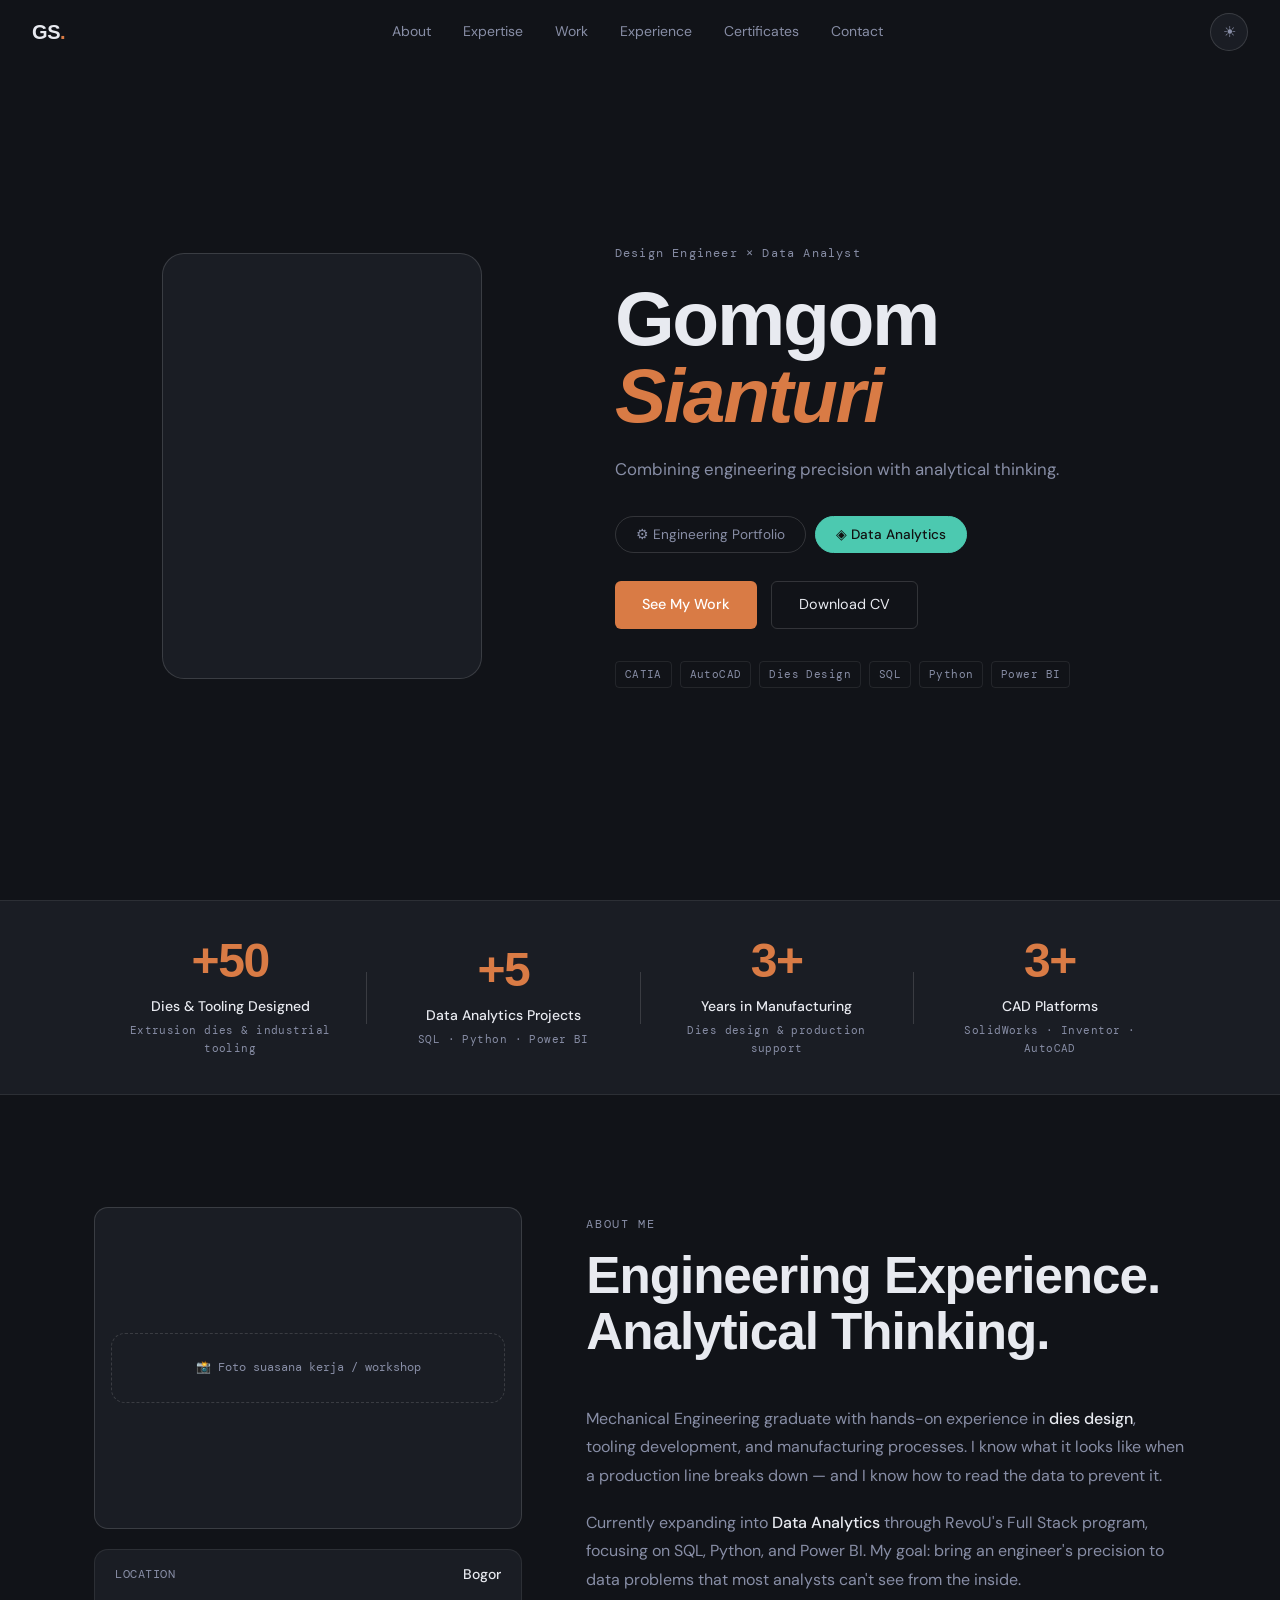
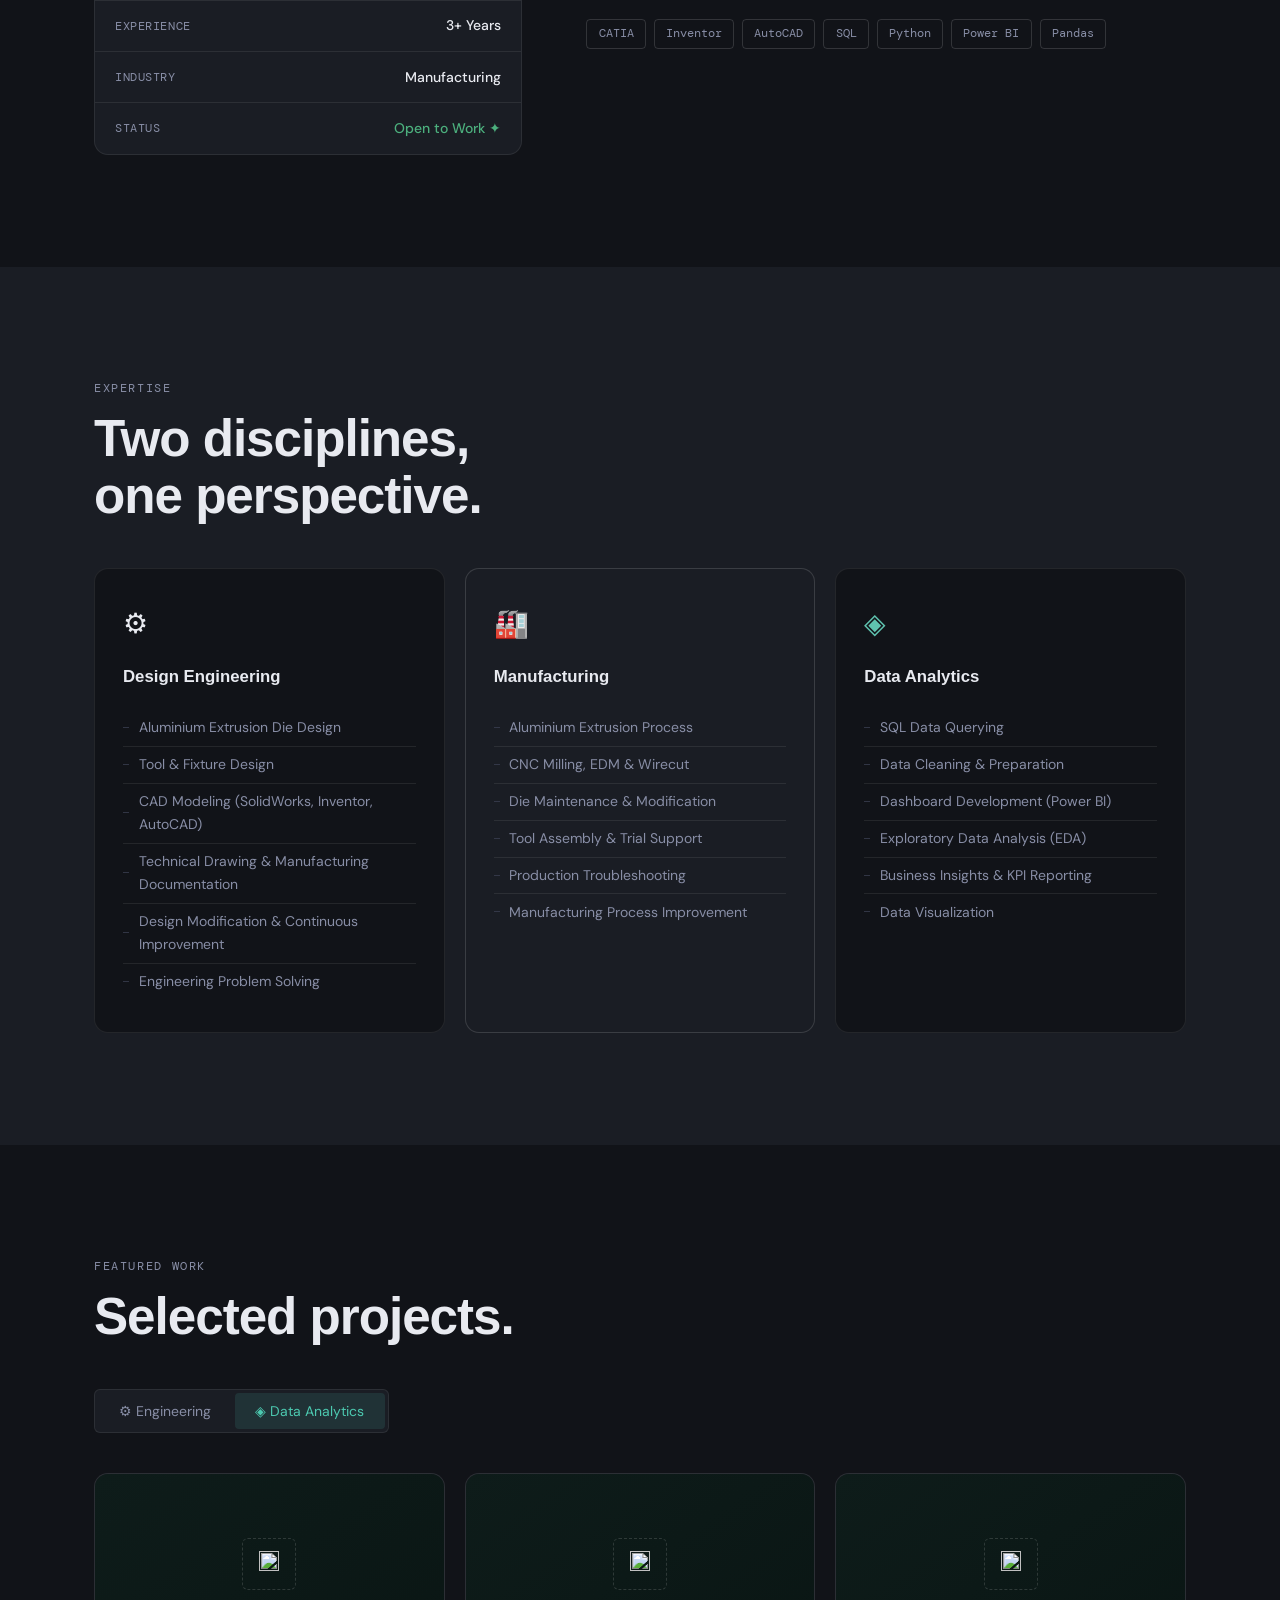
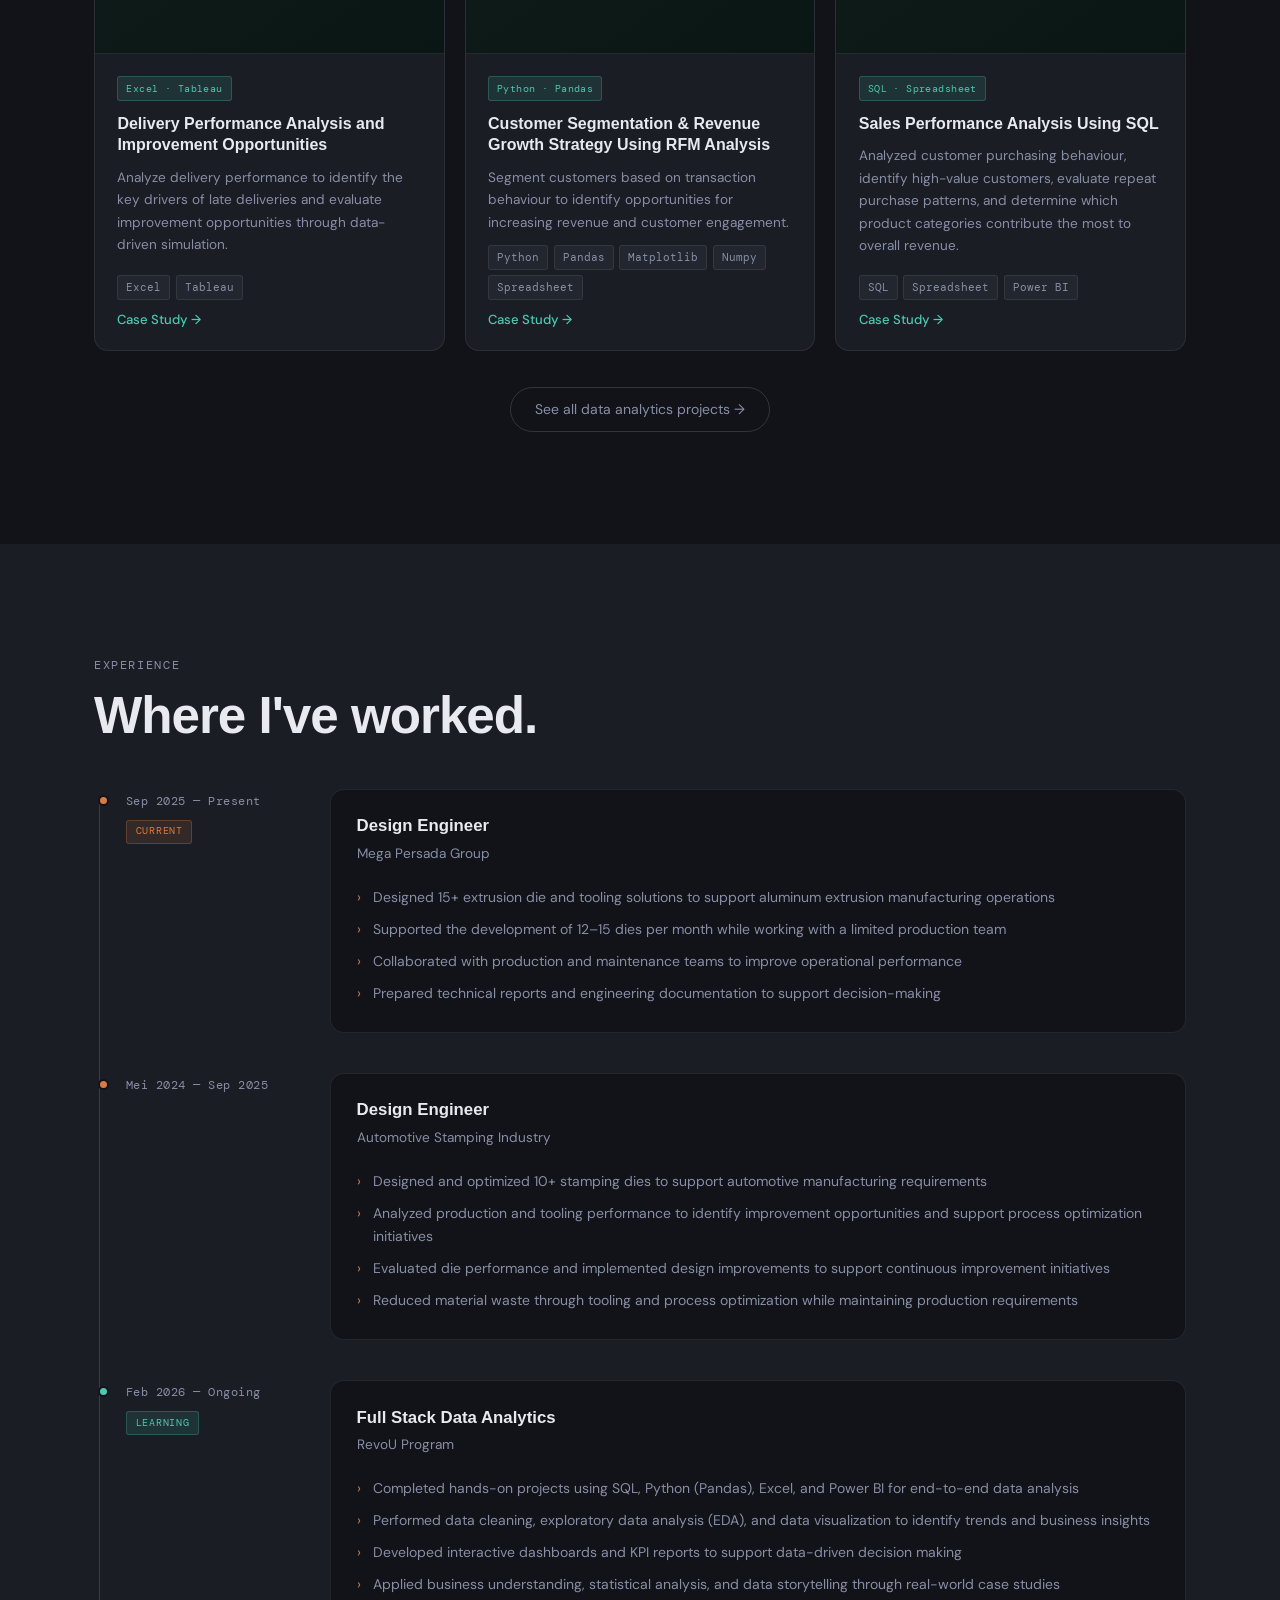
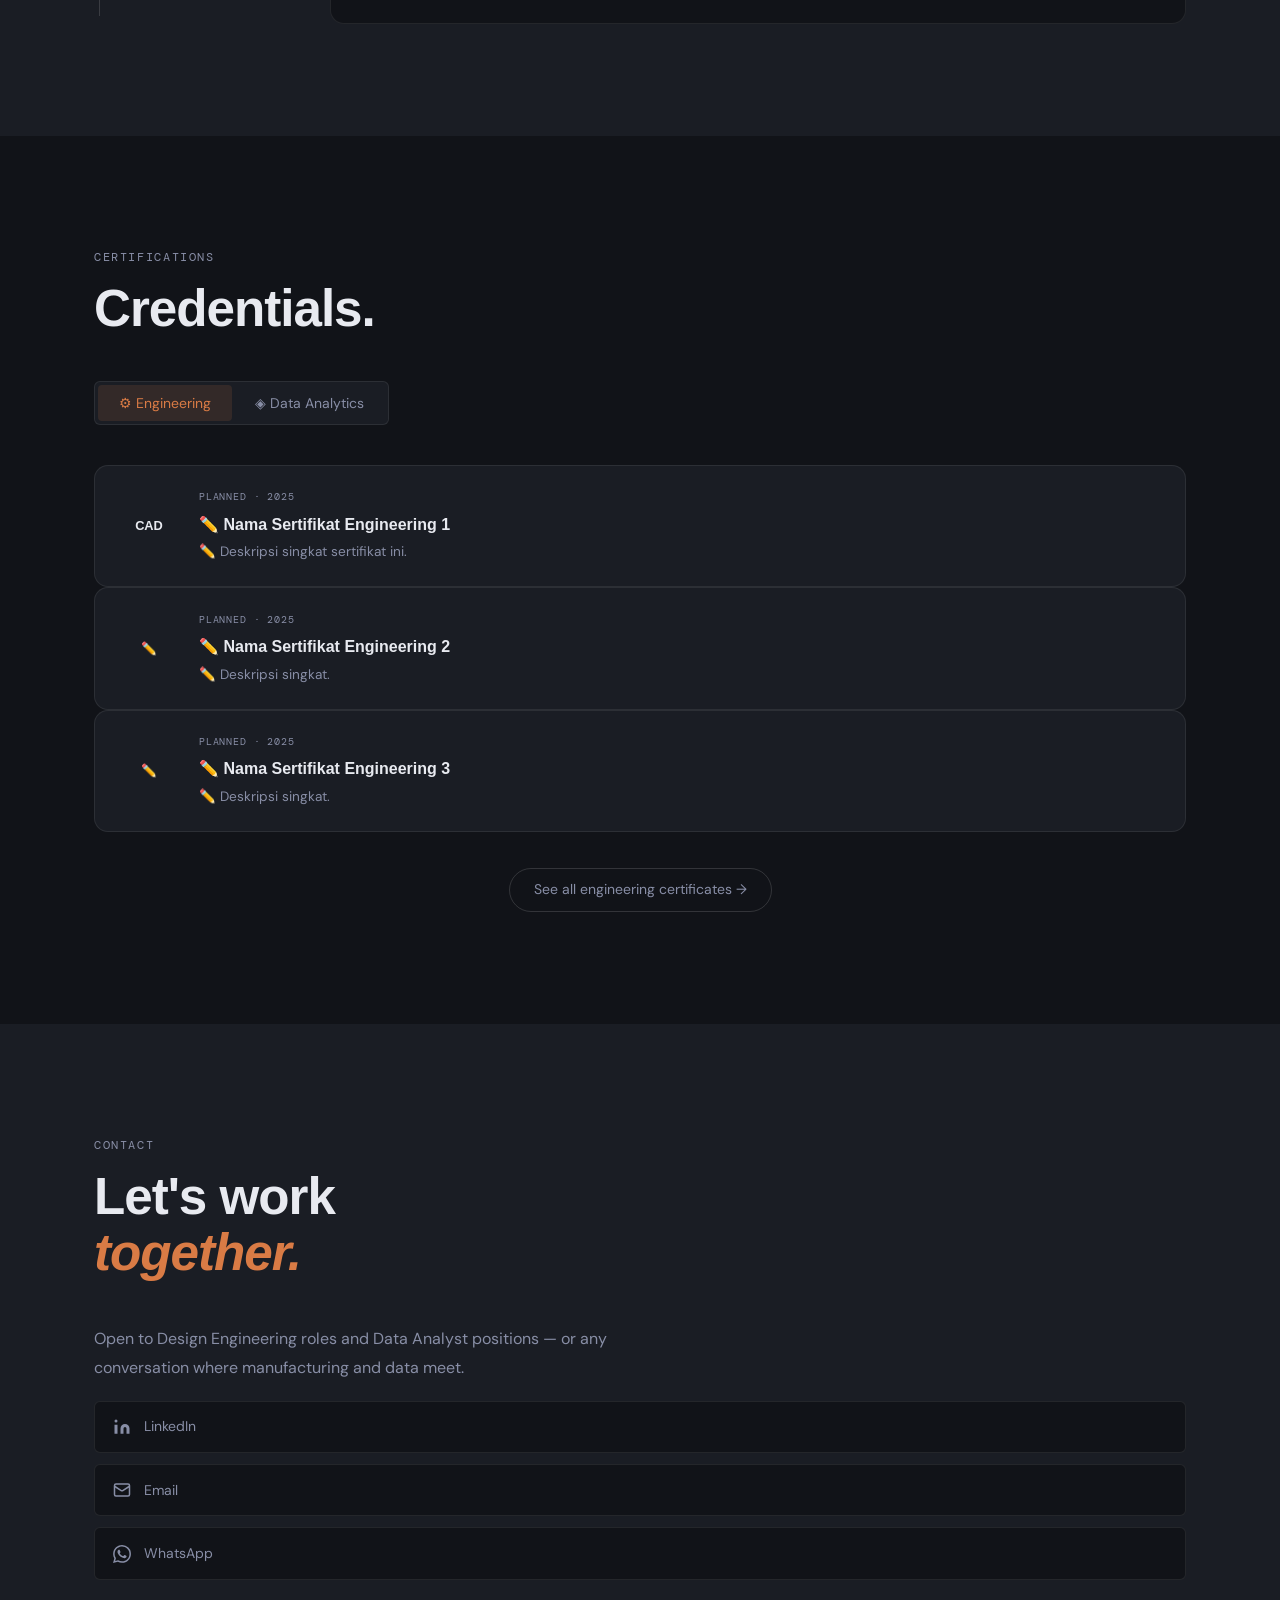
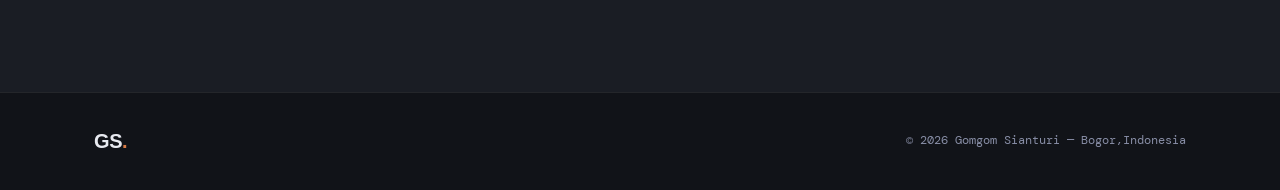
==== commit d40e87e6: "Add files via upload" ====
--- a/index.html
+++ b/index.html
@@ -6,7 +6,7 @@
   <title>Gomgom Sianturi — Design Engineer & Data Analyst</title>
   <link rel="preconnect" href="https://fonts.googleapis.com" />
   <link rel="preconnect" href="https://fonts.gstatic.com" crossorigin />
-  <link href="https://fonts.googleapis.com/css2?family=Syne:wght@400;600;700;800&family=DM+Sans:ital,wght@0,300;0,400;0,500;1,300&family=DM+Mono:wght@300;400&display=swap" rel="stylesheet" />
+  <link href="https://fonts.googleapis.com/css2?family=Space+Grotesk:wght@400;500;600;700&family=DM+Sans:ital,wght@0,300;0,400;0,500;1,300&family=DM+Mono:wght@300;400&display=swap" rel="stylesheet" />
   <link rel="stylesheet" href="css/style.css" />
 </head>
 <body>
@@ -19,6 +19,7 @@
       <a href="#whatido">Expertise</a>
       <a href="#projects">Work</a>
       <a href="#experience">Experience</a>
+      <a href="#certifications">Certificates</a>
       <a href="#contact">Contact</a>
     </div>
     <div class="nav-right">
@@ -35,6 +36,7 @@
       <a href="#whatido" onclick="closeMobile()">Expertise</a>
       <a href="#projects" onclick="closeMobile()">Work</a>
       <a href="#experience" onclick="closeMobile()">Experience</a>
+      <a href="#certifications" onclick="closeMobile()">Certificates</a>
       <a href="#contact" onclick="closeMobile()">Contact</a>
     </div>
   </nav>
@@ -45,7 +47,7 @@
 
       <!-- 📸 FOTO: Ganti div ini dengan tag <img src="assets/foto.jpg" alt="Gomgom Sianturi" class="hero-photo" /> -->
       <div class="hero-photo photo-placeholder">
-        <span class="placeholder-label">📸 Upload foto kamu di sini<br><small>Ganti div ini dengan &lt;img src="assets/foto.jpg"&gt;</small></span>
+        <img src="images/Foto-diri.jpg" alt="">
       </div>
 
     </div>
@@ -57,14 +59,14 @@
       </h1>
       <p class="hero-tagline">
         <!-- ✏️ TAGLINE: Edit kalimat ini sesuai kepribadian kamu -->
-        I build things with metal and make sense of things with data.
+        Combining engineering precision with analytical thinking.
       </p>
 
       <div class="hero-switch">
-        <button class="switch-pill active" id="heroEngBtn" onclick="heroSwitch('eng')">
+        <button class="switch-pill" id="heroEngBtn" onclick="heroSwitch('eng')">
           ⚙ Engineering Portfolio
         </button>
-        <button class="switch-pill" id="heroDataBtn" onclick="heroSwitch('data')">
+        <button class="switch-pill active-data" id="heroDataBtn" onclick="heroSwitch('data')">
           ◈ Data Analytics
         </button>
       </div>
@@ -103,7 +105,7 @@
       <div class="kpi-divider"></div>
 
       <div class="kpi-item">
-        <span class="kpi-num" data-target="2" data-prefix="" data-suffix="+">2+</span>
+        <span class="kpi-num" data-target="3" data-prefix="" data-suffix="+">3+</span>
         <span class="kpi-label">Years in Manufacturing</span>
         <span class="kpi-sub">Dies design &amp; production support</span>
       </div>
@@ -111,9 +113,9 @@
       <div class="kpi-divider"></div>
 
       <div class="kpi-item">
-        <span class="kpi-num" data-target="3" data-prefix="" data-suffix="">3</span>
+        <span class="kpi-num" data-target="3" data-prefix="" data-suffix="+">3+</span>
         <span class="kpi-label">CAD Platforms</span>
-        <span class="kpi-sub">CATIA · Inventor · AutoCAD</span>
+        <span class="kpi-sub">SolidWorks · Inventor · AutoCAD</span>
       </div>
 
     </div>
@@ -129,15 +131,15 @@
         </div>
         <div class="about-quick">
           <!-- ✏️ Edit detail pribadi di sini -->
-          <div class="quick-row"><span>Location</span><b>Indonesia</b></div>
-          <div class="quick-row"><span>Experience</span><b>2+ Years</b></div>
+          <div class="quick-row"><span>Location</span><b>Bogor</b></div>
+          <div class="quick-row"><span>Experience</span><b>3+ Years</b></div>
           <div class="quick-row"><span>Industry</span><b>Manufacturing</b></div>
           <div class="quick-row"><span>Status</span><b class="open-badge">Open to Work ✦</b></div>
         </div>
       </div>
       <div class="about-text-col">
         <p class="section-eyebrow">About Me</p>
-        <h2 class="section-title">From the shop floor<br>to the spreadsheet.</h2>
+        <h2 class="section-title">Engineering Experience. <br>Analytical Thinking.</h2>
         <!-- ✏️ BIO: Edit paragraf ini sesuai cerita kamu -->
         <p class="body-text">
           Mechanical Engineering graduate with hands-on experience in <strong>dies design</strong>, tooling development, and manufacturing processes. I know what it looks like when a production line breaks down — and I know how to read the data to prevent it.
@@ -165,12 +167,12 @@
           <h3>Design Engineering</h3>
           <ul>
             <!-- ✏️ Edit skill list sesuai pengalaman aktual kamu -->
-            <li>Dies Design & Development</li>
-            <li>Tool Design</li>
-            <li>CAD Modeling (CATIA, Inventor, AutoCAD)</li>
-            <li>Technical Drawing & GD&T</li>
-            <li>Product Development</li>
-            <li>ANSYS Simulation</li>
+            <li> Aluminium Extrusion Die Design</li>
+            <li>Tool & Fixture Design</li>
+            <li>CAD Modeling (SolidWorks, Inventor, AutoCAD)</li>
+            <li>Technical Drawing & Manufacturing Documentation</li>
+            <li> Design Modification & Continuous Improvement</li>
+            <li>Engineering Problem Solving</li>
           </ul>
         </div>
 
@@ -178,12 +180,12 @@
           <div class="exp-icon mfg-icon">🏭</div>
           <h3>Manufacturing</h3>
           <ul>
-            <li>CNC Machining</li>
-            <li>EDM & Wirecut</li>
-            <li>Workshop Process</li>
-            <li>Production Support</li>
-            <li>Continuous Improvement</li>
-            <li>Quality Analysis</li>
+            <li> Aluminium Extrusion Process</li>
+            <li>CNC Milling, EDM & Wirecut</li>
+            <li>Die Maintenance & Modification</li>
+            <li>Tool Assembly & Trial Support</li>
+            <li>Production Troubleshooting</li>
+            <li>Manufacturing Process Improvement</li>
           </ul>
         </div>
 
@@ -191,12 +193,12 @@
           <div class="exp-icon data-icon">◈</div>
           <h3>Data Analytics</h3>
           <ul>
-            <li>SQL (querying & analysis)</li>
-            <li>Python & Pandas</li>
-            <li>Power BI Dashboards</li>
-            <li>Data Cleaning & Wrangling</li>
-            <li>Statistical Reporting</li>
-            <li>Business Intelligence</li>
+            <li>SQL Data Querying</li>
+            <li>Data Cleaning & Preparation</li>
+            <li>Dashboard Development (Power BI)</li>
+            <li>Exploratory Data Analysis (EDA)</li>
+            <li>Business Insights & KPI Reporting</li>
+            <li>Data Visualization</li>
           </ul>
         </div>
 
@@ -211,12 +213,12 @@
       <h2 class="section-title">Selected projects.</h2>
 
       <div class="project-tabs">
-        <button class="ptab active" id="ptabEng" onclick="switchTab('eng')">⚙ Engineering</button>
-        <button class="ptab" id="ptabData" onclick="switchTab('data')">◈ Data Analytics</button>
+        <button class="ptab" id="ptabEng" onclick="switchTab('eng')">⚙ Engineering</button>
+        <button class="ptab active-data" id="ptabData" onclick="switchTab('data')">◈ Data Analytics</button>
       </div>
 
       <!-- ENGINEERING TOP 3 -->
-      <div class="project-panel" id="panelEng">
+      <div class="project-panel hidden" id="panelEng">
         <div class="projects-row">
 
           <article class="pcard">
@@ -273,19 +275,19 @@
       </div>
 
       <!-- DATA ANALYTICS TOP 3 -->
-      <div class="project-panel hidden" id="panelData">
+      <div class="project-panel" id="panelData">
         <div class="projects-row">
 
           <article class="pcard">
             <div class="pcard-img ph-data">
-              <span>🖼️ Screenshot dashboard Power BI</span>
+              <span><img src="images/portfolio-analytics-1.JPG" alt=""></span>
             </div>
             <div class="pcard-body">
-              <div class="pcard-tags"><span class="tag data-tag">SQL · Power BI</span></div>
-              <h3>Sales Performance Dashboard</h3>
-              <p>End-to-end sales analytics: SQL extraction, Python cleaning, Power BI visualisation. Enabled management to spot top SKUs and regional gaps.</p>
+              <div class="pcard-tags"><span class="tag data-tag">Excel · Tableau</span></div>
+              <h3>Delivery Performance Analysis and Improvement Opportunities</h3>
+              <p>Analyze delivery performance to identify the key drivers of late deliveries and evaluate improvement opportunities through data-driven simulation.</p>
               <div class="pcard-tools">
-                <span>SQL</span><span>Python</span><span>Power BI</span>
+                <span>Excel</span><span>Tableau</span>
               </div>
               <button class="pcard-cta data-cta" onclick="openModal('data1')">Case Study →</button>
             </div>
@@ -293,14 +295,14 @@
 
           <article class="pcard">
             <div class="pcard-img ph-data">
-              <span>🖼️ Screenshot chart / analisis</span>
+              <span><img src="images/portfolio-analytics-2.JPG" alt=""></span>
             </div>
             <div class="pcard-body">
               <div class="pcard-tags"><span class="tag data-tag">Python · Pandas</span></div>
-              <h3>Customer Behaviour Analysis</h3>
-              <p>RFM segmentation and cohort retention analysis on transaction history. Identified high-value customers and churn risk segments.</p>
+              <h3>Customer Segmentation & Revenue Growth Strategy Using RFM Analysis</h3>
+              <p>Segment customers based on transaction behaviour to identify opportunities for increasing revenue and customer engagement.</p>
               <div class="pcard-tools">
-                <span>Python</span><span>Pandas</span><span>Matplotlib</span>
+                <span>Python</span><span>Pandas</span><span>Matplotlib</span><span>Numpy</span><span>Spreadsheet</span>
               </div>
               <button class="pcard-cta data-cta" onclick="openModal('data2')">Case Study →</button>
             </div>
@@ -308,14 +310,14 @@
 
           <article class="pcard">
             <div class="pcard-img ph-data">
-              <span>🖼️ Screenshot laporan / visualisasi</span>
+              <span><img src="images/portfolio-analytics-3.JPG" alt=""></span>
             </div>
             <div class="pcard-body">
-              <div class="pcard-tags"><span class="tag data-tag">SQL · Python</span></div>
-              <h3>Marketing Campaign Performance</h3>
-              <p>Multi-touch attribution analysis across channels. Found email CPA was 3× lower than paid search despite receiving 15% of budget.</p>
+              <div class="pcard-tags"><span class="tag data-tag">SQL · Spreadsheet</span></div>
+              <h3>Sales Performance Analysis Using SQL</h3>
+              <p>Analyzed customer purchasing behaviour, identify high-value customers, evaluate repeat purchase patterns, and determine which product categories contribute the most to overall revenue.</p>
               <div class="pcard-tools">
-                <span>SQL</span><span>Python</span><span>Power BI</span>
+                <span>SQL</span><span>Spreadsheet</span><span>Power BI</span>
               </div>
               <button class="pcard-cta data-cta" onclick="openModal('data3')">Case Study →</button>
             </div>
@@ -341,7 +343,7 @@
           <div class="tl-dot eng-dot"></div>
           <div class="tl-meta">
             <!-- ✏️ Edit tanggal kerja -->
-            <span class="tl-year mono">2025 — Present</span>
+            <span class="tl-year mono">Sep 2025 — Present</span>
             <span class="tl-badge eng-badge">Current</span>
           </div>
           <div class="tl-card">
@@ -350,10 +352,10 @@
             <h4>Mega Persada Group</h4>
             <ul>
               <!-- ✏️ Edit bullet point pekerjaan -->
-              <li>Design & development of aluminium extrusion dies</li>
-              <li>Tooling design for production and maintenance</li>
-              <li>Technical drawing, BOM, and specification docs</li>
-              <li>Cross-functional coordination with workshop team</li>
+              <li>Designed 15+ extrusion die and tooling solutions to support aluminum extrusion manufacturing operations</li>
+              <li>Supported the development of 12–15 dies per month while working with a limited production team</li>
+              <li>Collaborated with production and maintenance teams to improve operational performance</li>
+              <li>Prepared technical reports and engineering documentation to support decision-making</li>
             </ul>
           </div>
         </div>
@@ -361,17 +363,17 @@
         <div class="tl-item">
           <div class="tl-dot eng-dot"></div>
           <div class="tl-meta">
-            <span class="tl-year mono">2024 — 2025</span>
+            <span class="tl-year mono">Mei 2024 — Sep 2025</span>
           </div>
           <div class="tl-card">
             <h3>Design Engineer</h3>
             <!-- ✏️ Ganti nama perusahaan jika boleh disebutkan -->
             <h4>Automotive Stamping Industry</h4>
             <ul>
-              <li>Dies maintenance & redesign for high-volume stamping</li>
-              <li>Production support & quality defect analysis</li>
-              <li>CNC, EDM, and wirecut workshop coordination</li>
-              <li>Continuous improvement on tooling lifecycle</li>
+              <li>Designed and optimized 10+ stamping dies to support automotive manufacturing requirements</li>
+              <li>Analyzed production and tooling performance to identify improvement opportunities and support process optimization initiatives</li>
+              <li>Evaluated die performance and implemented design improvements to support continuous improvement initiatives</li>
+              <li>Reduced material waste through tooling and process optimization while maintaining production requirements</li>
             </ul>
           </div>
         </div>
@@ -379,16 +381,17 @@
         <div class="tl-item">
           <div class="tl-dot data-dot"></div>
           <div class="tl-meta">
-            <span class="tl-year mono">2025 — Ongoing</span>
+            <span class="tl-year mono">Feb 2026 — Ongoing</span>
             <span class="tl-badge data-badge">Learning</span>
           </div>
           <div class="tl-card">
             <h3>Full Stack Data Analytics</h3>
             <h4>RevoU Program</h4>
             <ul>
-              <li>SQL, Python (Pandas, NumPy), Power BI</li>
-              <li>Real-world projects in marketing & sales analytics</li>
-              <li>Data storytelling and business reporting</li>
+              <li>Completed hands-on projects using SQL, Python (Pandas), Excel, and Power BI for end-to-end data analysis</li>
+              <li>Performed data cleaning, exploratory data analysis (EDA), and data visualization to identify trends and business insights</li>
+              <li>Developed interactive dashboards and KPI reports to support data-driven decision making</li>
+              <li>Applied business understanding, statistical analysis, and data storytelling through real-world case studies</li>
             </ul>
           </div>
         </div>
@@ -402,92 +405,134 @@
     <div class="container">
       <p class="section-eyebrow">Certifications</p>
       <h2 class="section-title">Credentials.</h2>
-      <div class="certs-row">
-
-        <div class="cert-card in-prog">
-          <div class="cert-left">
-            <!-- ✏️ Ganti logo RevoU dengan gambar jika punya: <img src="assets/revou-logo.png"> -->
-            <div class="cert-logo revou-logo">RevoU</div>
-          </div>
-          <div class="cert-right">
-            <span class="cert-status">In Progress · 2025</span>
-            <h3>Full Stack Data Analytics</h3>
-            <p>SQL, Python, Power BI, data storytelling, and real-world analytics projects.</p>
-          </div>
-        </div>
-
-        <!-- ✏️ Tambah sertifikat baru di sini dengan format yang sama -->
-        <div class="cert-card upcoming">
-          <div class="cert-left">
-            <div class="cert-logo google-logo">G</div>
-          </div>
-          <div class="cert-right">
-            <span class="cert-status planned">Planned · 2025</span>
-            <h3>Google Data Analytics</h3>
-            <p>Professional Certificate via Coursera.</p>
-          </div>
-        </div>
-
-        <div class="cert-card upcoming">
-          <div class="cert-left">
-            <div class="cert-logo sql-logo">SQL</div>
-          </div>
-          <div class="cert-right">
-            <span class="cert-status planned">Planned · 2025</span>
-            <h3>SQL Certification</h3>
-            <p>Advanced SQL for data analysis.</p>
-          </div>
-        </div>
-
-      </div>
+
+      <div class="project-tabs cert-tabs">
+        <button class="ptab active" id="ctabEng" onclick="switchCertTab('eng')">⚙ Engineering</button>
+        <button class="ptab" id="ctabData" onclick="switchCertTab('data')">◈ Data Analytics</button>
+      </div>
+
+      <!-- Engineering Certs (top 3) -->
+      <div class="cert-panel" id="certPanelEng">
+        <div class="certs-preview-row">
+
+          <!-- ✏️ Cert Engineering 1 -->
+          <div class="cert-card upcoming">
+            <div class="cert-left">
+              <div class="cert-logo eng-cert-logo">CAD</div>
+            </div>
+            <div class="cert-right">
+              <span class="cert-status planned">Planned · 2025</span>
+              <h3>✏️ Nama Sertifikat Engineering 1</h3>
+              <p>✏️ Deskripsi singkat sertifikat ini.</p>
+            </div>
+          </div>
+
+          <!-- ✏️ Cert Engineering 2 -->
+          <div class="cert-card upcoming">
+            <div class="cert-left">
+              <div class="cert-logo eng-cert-logo">✏️</div>
+            </div>
+            <div class="cert-right">
+              <span class="cert-status planned">Planned · 2025</span>
+              <h3>✏️ Nama Sertifikat Engineering 2</h3>
+              <p>✏️ Deskripsi singkat.</p>
+            </div>
+          </div>
+
+          <!-- ✏️ Cert Engineering 3 -->
+          <div class="cert-card upcoming">
+            <div class="cert-left">
+              <div class="cert-logo eng-cert-logo">✏️</div>
+            </div>
+            <div class="cert-right">
+              <span class="cert-status planned">Planned · 2025</span>
+              <h3>✏️ Nama Sertifikat Engineering 3</h3>
+              <p>✏️ Deskripsi singkat.</p>
+            </div>
+          </div>
+
+        </div>
+        <div class="see-all-wrap">
+          <a href="certificates.html#engineering" class="see-all-btn">See all engineering certificates →</a>
+        </div>
+      </div>
+
+      <!-- Data Analytics Certs (top 3) -->
+      <div class="cert-panel hidden" id="certPanelData">
+        <div class="certs-preview-row">
+
+          <div class="cert-card in-prog">
+            <div class="cert-left">
+              <div class="cert-logo revou-logo">RevoU</div>
+            </div>
+            <div class="cert-right">
+              <span class="cert-status">In Progress · 2025</span>
+              <h3>Full Stack Data Analytics</h3>
+              <p>SQL, Python, Power BI, data storytelling, and real-world analytics projects.</p>
+            </div>
+          </div>
+
+          <div class="cert-card upcoming">
+            <div class="cert-left">
+              <div class="cert-logo google-logo">G</div>
+            </div>
+            <div class="cert-right">
+              <span class="cert-status planned">Planned · 2025</span>
+              <h3>Google Data Analytics</h3>
+              <p>Professional Certificate via Coursera.</p>
+            </div>
+          </div>
+
+          <div class="cert-card upcoming">
+            <div class="cert-left">
+              <div class="cert-logo sql-logo">SQL</div>
+            </div>
+            <div class="cert-right">
+              <span class="cert-status planned">Planned · 2026</span>
+              <h3>SQL Certification</h3>
+              <p>Advanced SQL for data analysis.</p>
+            </div>
+          </div>
+
+        </div>
+        <div class="see-all-wrap">
+          <a href="certificates.html#data-analytics" class="see-all-btn">See all data analytics certificates →</a>
+        </div>
+      </div>
+
     </div>
   </section>
 
   <!-- ─── CONTACT ───────────────────────────────── -->
   <section id="contact" class="alt-bg">
-    <div class="container contact-wrap">
-      <div class="contact-left">
-        <p class="section-eyebrow">Contact</p>
-        <h2 class="section-title">Let's work<br><em>together.</em></h2>
-        <p class="body-text">Open to Design Engineering roles and Data Analyst positions — or any conversation where manufacturing and data meet.</p>
-        <div class="contact-links">
-          <!-- ✏️ GANTI href dengan link profil asli kamu -->
-          <a href="https://linkedin.com/in/GANTI-INI" target="_blank" class="clink">
-            <svg width="18" height="18" viewBox="0 0 24 24" fill="currentColor"><path d="M16 8a6 6 0 0 1 6 6v7h-4v-7a2 2 0 0 0-4 0v7h-4v-7a6 6 0 0 1 6-6zM2 9h4v12H2z"/><circle cx="4" cy="4" r="2"/></svg>
-            LinkedIn
-          </a>
-          <a href="https://github.com/GANTI-INI" target="_blank" class="clink">
-            <svg width="18" height="18" viewBox="0 0 24 24" fill="currentColor"><path d="M9 19c-5 1.5-5-2.5-7-3m14 6v-3.87a3.37 3.37 0 0 0-.94-2.61c3.14-.35 6.44-1.54 6.44-7A5.44 5.44 0 0 0 20 4.77 5.07 5.07 0 0 0 19.91 1S18.73.65 16 2.48a13.38 13.38 0 0 0-7 0C6.27.65 5.09 1 5.09 1A5.07 5.07 0 0 0 5 4.77a5.44 5.44 0 0 0-1.5 3.78c0 5.42 3.3 6.61 6.44 7A3.37 3.37 0 0 0 9 18.13V22"/></svg>
-            GitHub
-          </a>
-          <!-- ✏️ Ganti email -->
-          <a href="mailto:EMAIL-KAMU@gmail.com" class="clink">
-            <svg width="18" height="18" viewBox="0 0 24 24" fill="none" stroke="currentColor" stroke-width="2"><rect x="2" y="4" width="20" height="16" rx="2"/><path d="m22 7-8.97 5.7a1.94 1.94 0 0 1-2.06 0L2 7"/></svg>
-            Email
-          </a>
-          <!-- ✏️ Ganti nomor WA (format: 62XXXXXXXXXX) -->
-          <a href="https://wa.me/62XXXXXXXXXX" target="_blank" class="clink">
-            <svg width="18" height="18" viewBox="0 0 24 24" fill="currentColor"><path d="M17.472 14.382c-.297-.149-1.758-.867-2.03-.967-.273-.099-.471-.148-.67.15-.197.297-.767.966-.94 1.164-.173.199-.347.223-.644.075-.297-.15-1.255-.463-2.39-1.475-.883-.788-1.48-1.761-1.653-2.059-.173-.297-.018-.458.13-.606.134-.133.298-.347.446-.52.149-.174.198-.298.298-.497.099-.198.05-.371-.025-.52-.075-.149-.669-1.612-.916-2.207-.242-.579-.487-.5-.669-.51-.173-.008-.371-.01-.57-.01-.198 0-.52.074-.792.372-.272.297-1.04 1.016-1.04 2.479 0 1.462 1.065 2.875 1.213 3.074.149.198 2.096 3.2 5.077 4.487.709.306 1.262.489 1.694.625.712.227 1.36.195 1.871.118.571-.085 1.758-.719 2.006-1.413.248-.694.248-1.289.173-1.413-.074-.124-.272-.198-.57-.347m-5.421 7.403h-.004a9.87 9.87 0 01-5.031-1.378l-.361-.214-3.741.982.998-3.648-.235-.374a9.86 9.86 0 01-1.51-5.26c.001-5.45 4.436-9.884 9.888-9.884 2.64 0 5.122 1.03 6.988 2.898a9.825 9.825 0 012.893 6.994c-.003 5.45-4.437 9.884-9.885 9.884m8.413-18.297A11.815 11.815 0 0012.05 0C5.495 0 .16 5.335.157 11.892c0 2.096.547 4.142 1.588 5.945L.057 24l6.305-1.654a11.882 11.882 0 005.683 1.448h.005c6.554 0 11.89-5.335 11.893-11.893a11.821 11.821 0 00-3.48-8.413z"/></svg>
-            WhatsApp
-          </a>
-        </div>
-      </div>
-      <form class="contact-form" onsubmit="handleForm(event)">
-        <div class="form-row">
-          <input type="text" placeholder="Your name" required />
-          <input type="email" placeholder="Email address" required />
-        </div>
-        <input type="text" placeholder="Subject" required />
-        <textarea rows="5" placeholder="What's on your mind?" required></textarea>
-        <button type="submit" class="cta-main full-w">Send Message</button>
-      </form>
+    <div class="container contact-wrap-solo">
+      <p class="section-eyebrow">Contact</p>
+      <h2 class="section-title">Let's work<br><em>together.</em></h2>
+      <p class="body-text">Open to Design Engineering roles and Data Analyst positions — or any conversation where manufacturing and data meet.</p>
+      <div class="contact-links">
+        <!-- ✏️ GANTI href dengan link profil asli kamu -->
+        <a href="https://www.linkedin.com/in/gomgom-sianturi-8a5a501a8" target="_blank" class="clink">
+          <svg width="18" height="18" viewBox="0 0 24 24" fill="currentColor"><path d="M16 8a6 6 0 0 1 6 6v7h-4v-7a2 2 0 0 0-4 0v7h-4v-7a6 6 0 0 1 6-6zM2 9h4v12H2z"/><circle cx="4" cy="4" r="2"/></svg>
+          LinkedIn
+        </a>
+        <!-- ✏️ Ganti email -->
+        <a href="mailto:gomgomtoeri@gmail.com" class="clink">
+          <svg width="18" height="18" viewBox="0 0 24 24" fill="none" stroke="currentColor" stroke-width="2"><rect x="2" y="4" width="20" height="16" rx="2"/><path d="m22 7-8.97 5.7a1.94 1.94 0 0 1-2.06 0L2 7"/></svg>
+          Email
+        </a>
+        <!-- ✏️ Ganti nomor WA (format: 62XXXXXXXXXX) -->
+        <a href="https://wa.me/6281311584919" target="_blank" class="clink">
+          <svg width="18" height="18" viewBox="0 0 24 24" fill="currentColor"><path d="M17.472 14.382c-.297-.149-1.758-.867-2.03-.967-.273-.099-.471-.148-.67.15-.197.297-.767.966-.94 1.164-.173.199-.347.223-.644.075-.297-.15-1.255-.463-2.39-1.475-.883-.788-1.48-1.761-1.653-2.059-.173-.297-.018-.458.13-.606.134-.133.298-.347.446-.52.149-.174.198-.298.298-.497.099-.198.05-.371-.025-.52-.075-.149-.669-1.612-.916-2.207-.242-.579-.487-.5-.669-.51-.173-.008-.371-.01-.57-.01-.198 0-.52.074-.792.372-.272.297-1.04 1.016-1.04 2.479 0 1.462 1.065 2.875 1.213 3.074.149.198 2.096 3.2 5.077 4.487.709.306 1.262.489 1.694.625.712.227 1.36.195 1.871.118.571-.085 1.758-.719 2.006-1.413.248-.694.248-1.289.173-1.413-.074-.124-.272-.198-.57-.347m-5.421 7.403h-.004a9.87 9.87 0 01-5.031-1.378l-.361-.214-3.741.982.998-3.648-.235-.374a9.86 9.86 0 01-1.51-5.26c.001-5.45 4.436-9.884 9.888-9.884 2.64 0 5.122 1.03 6.988 2.898a9.825 9.825 0 012.893 6.994c-.003 5.45-4.437 9.884-9.885 9.884m8.413-18.297A11.815 11.815 0 0012.05 0C5.495 0 .16 5.335.157 11.892c0 2.096.547 4.142 1.588 5.945L.057 24l6.305-1.654a11.882 11.882 0 005.683 1.448h.005c6.554 0 11.89-5.335 11.893-11.893a11.821 11.821 0 00-3.48-8.413z"/></svg>
+          WhatsApp
+        </a>
+      </div>
     </div>
   </section>
 
   <footer>
     <div class="container footer-inner">
       <span class="nav-logo">GS<span class="dot">.</span></span>
-      <span class="mono footer-copy">© 2025 Gomgom Sianturi — Indonesia</span>
+      <span class="mono footer-copy">© 2026 Gomgom Sianturi — Bogor,Indonesia</span>
     </div>
   </footer>
 
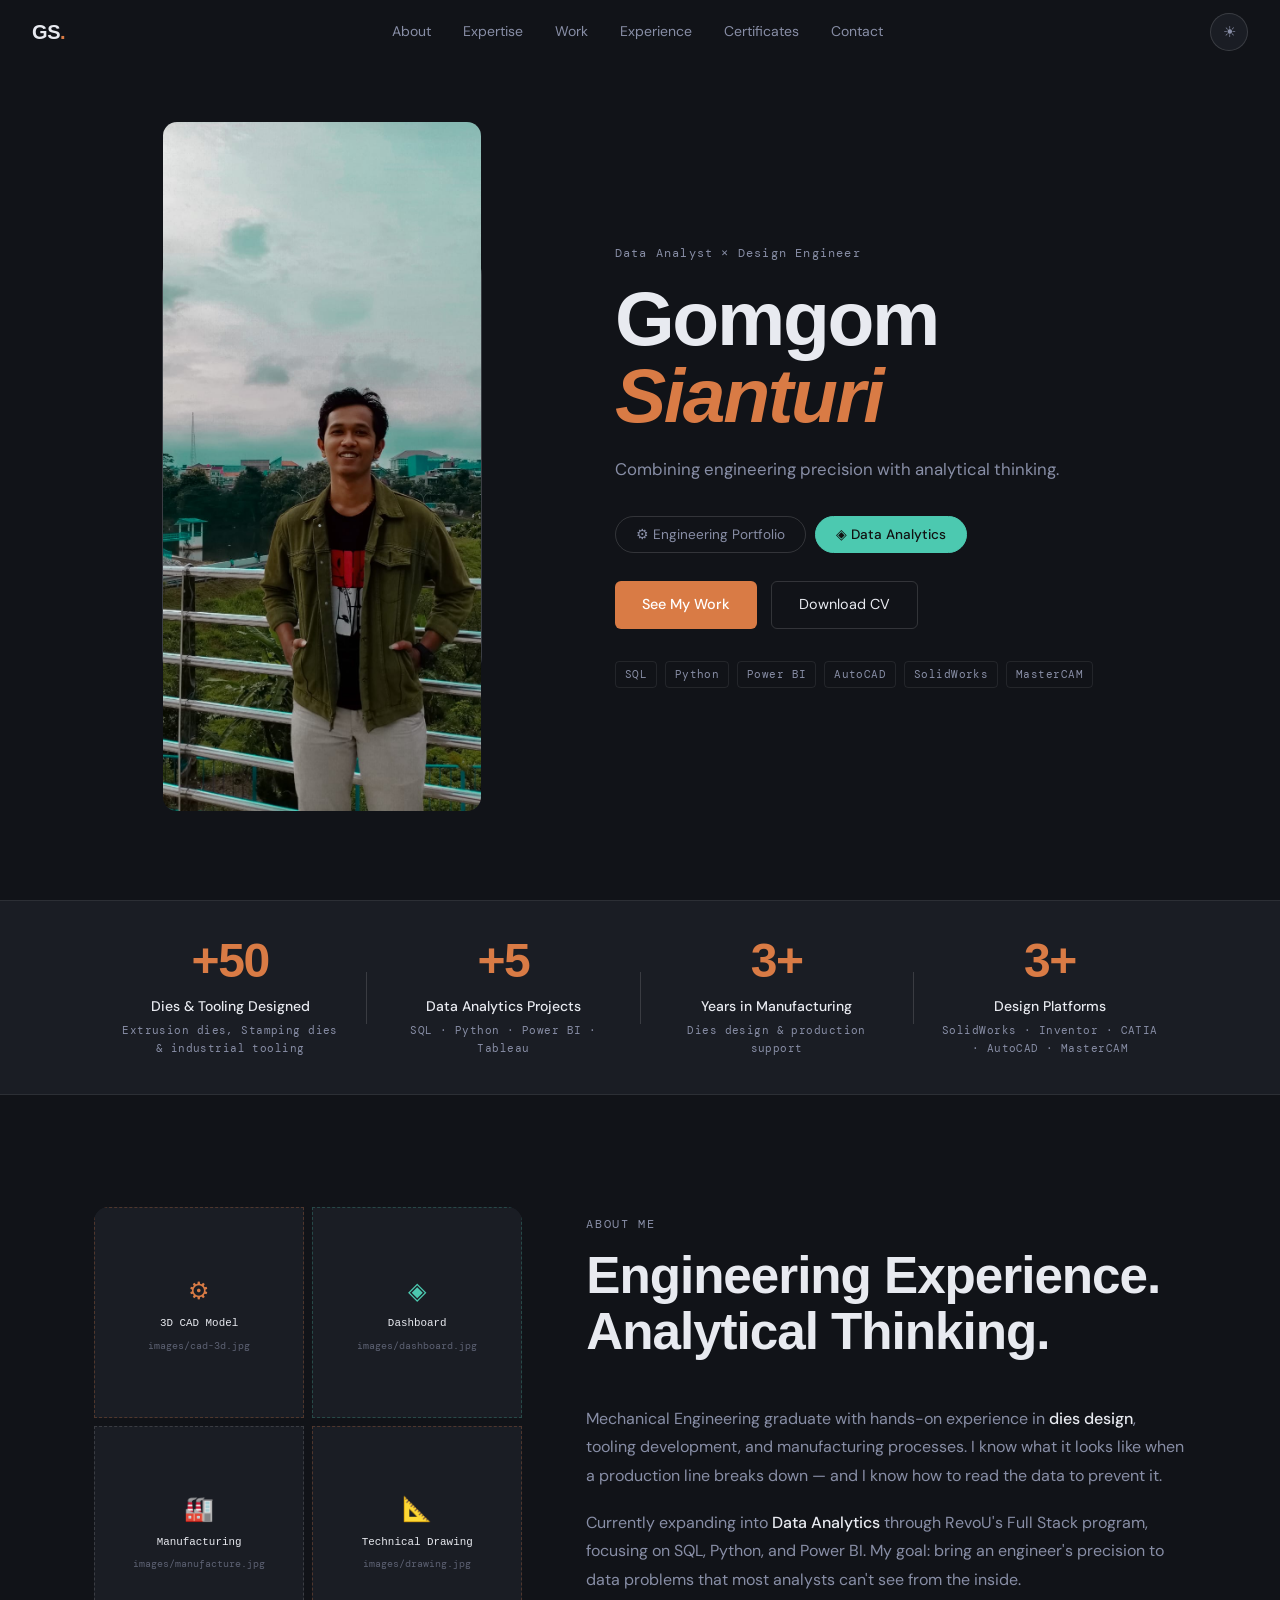
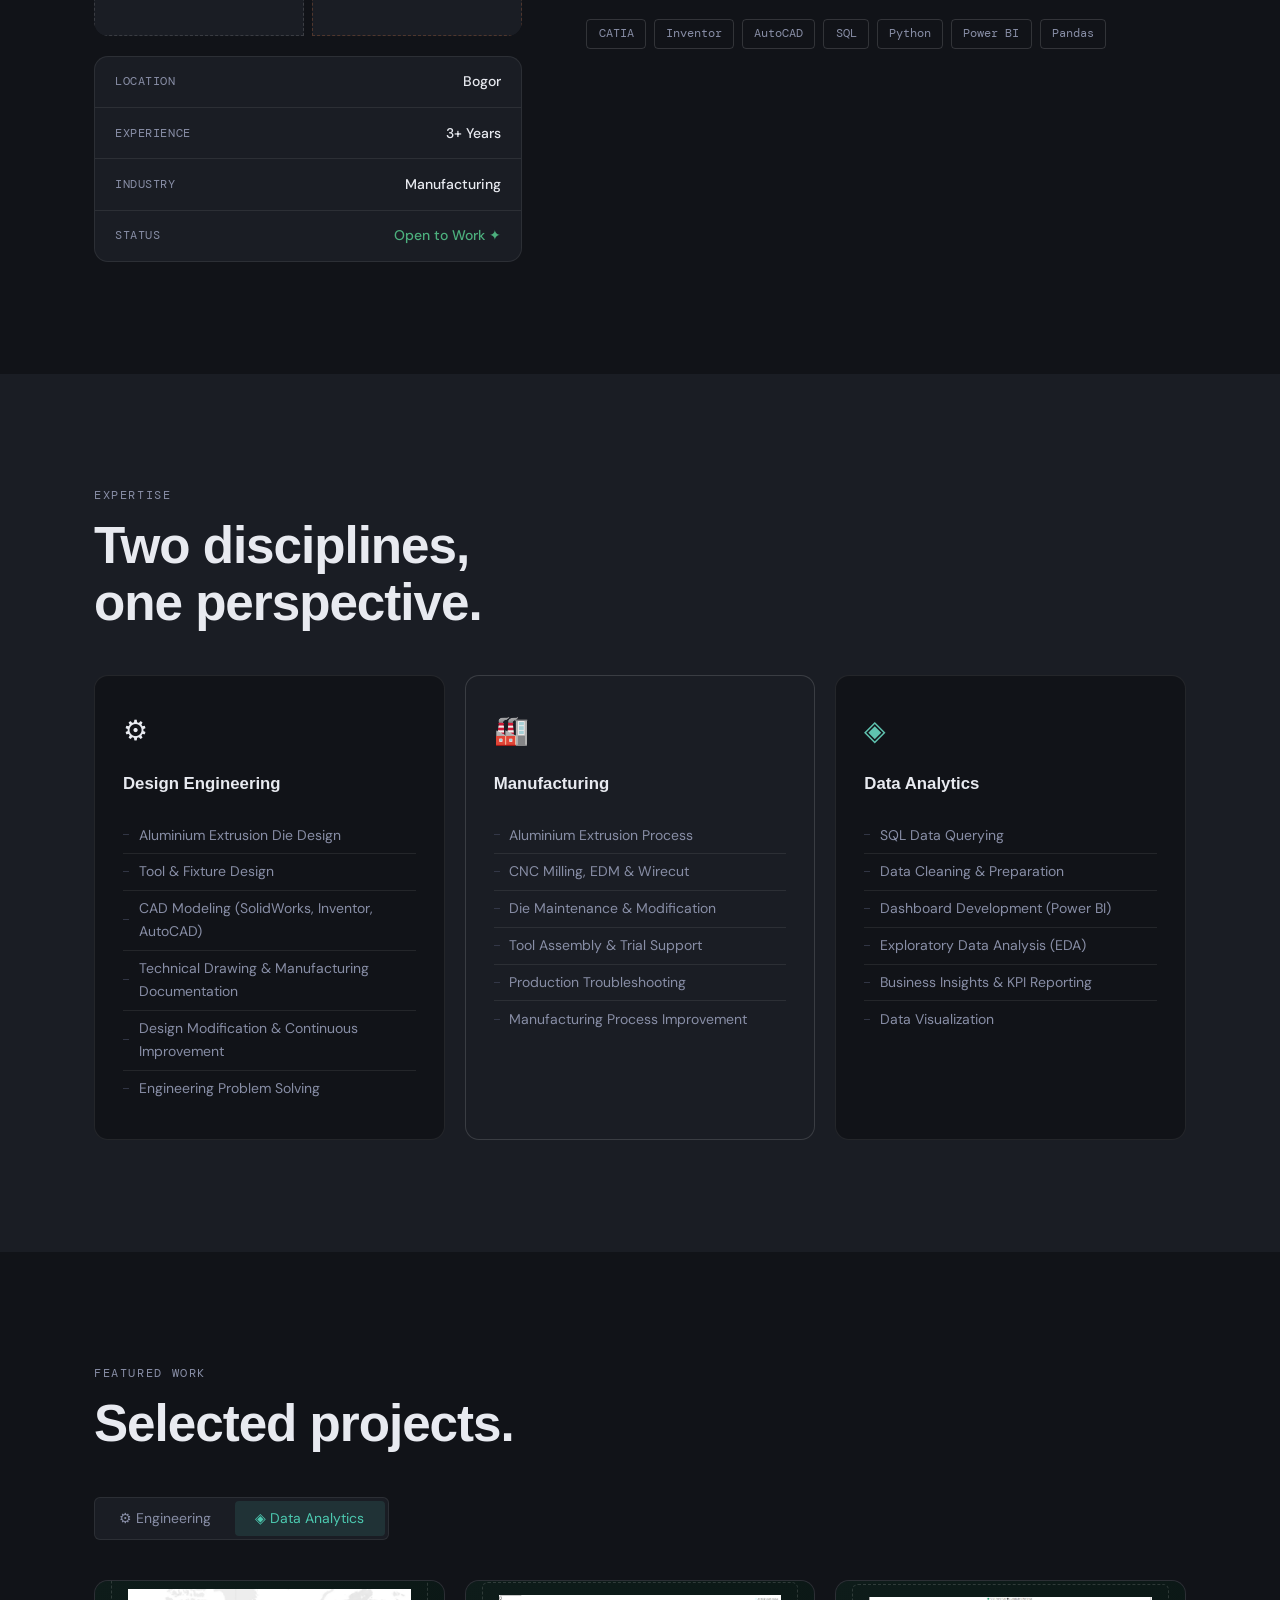
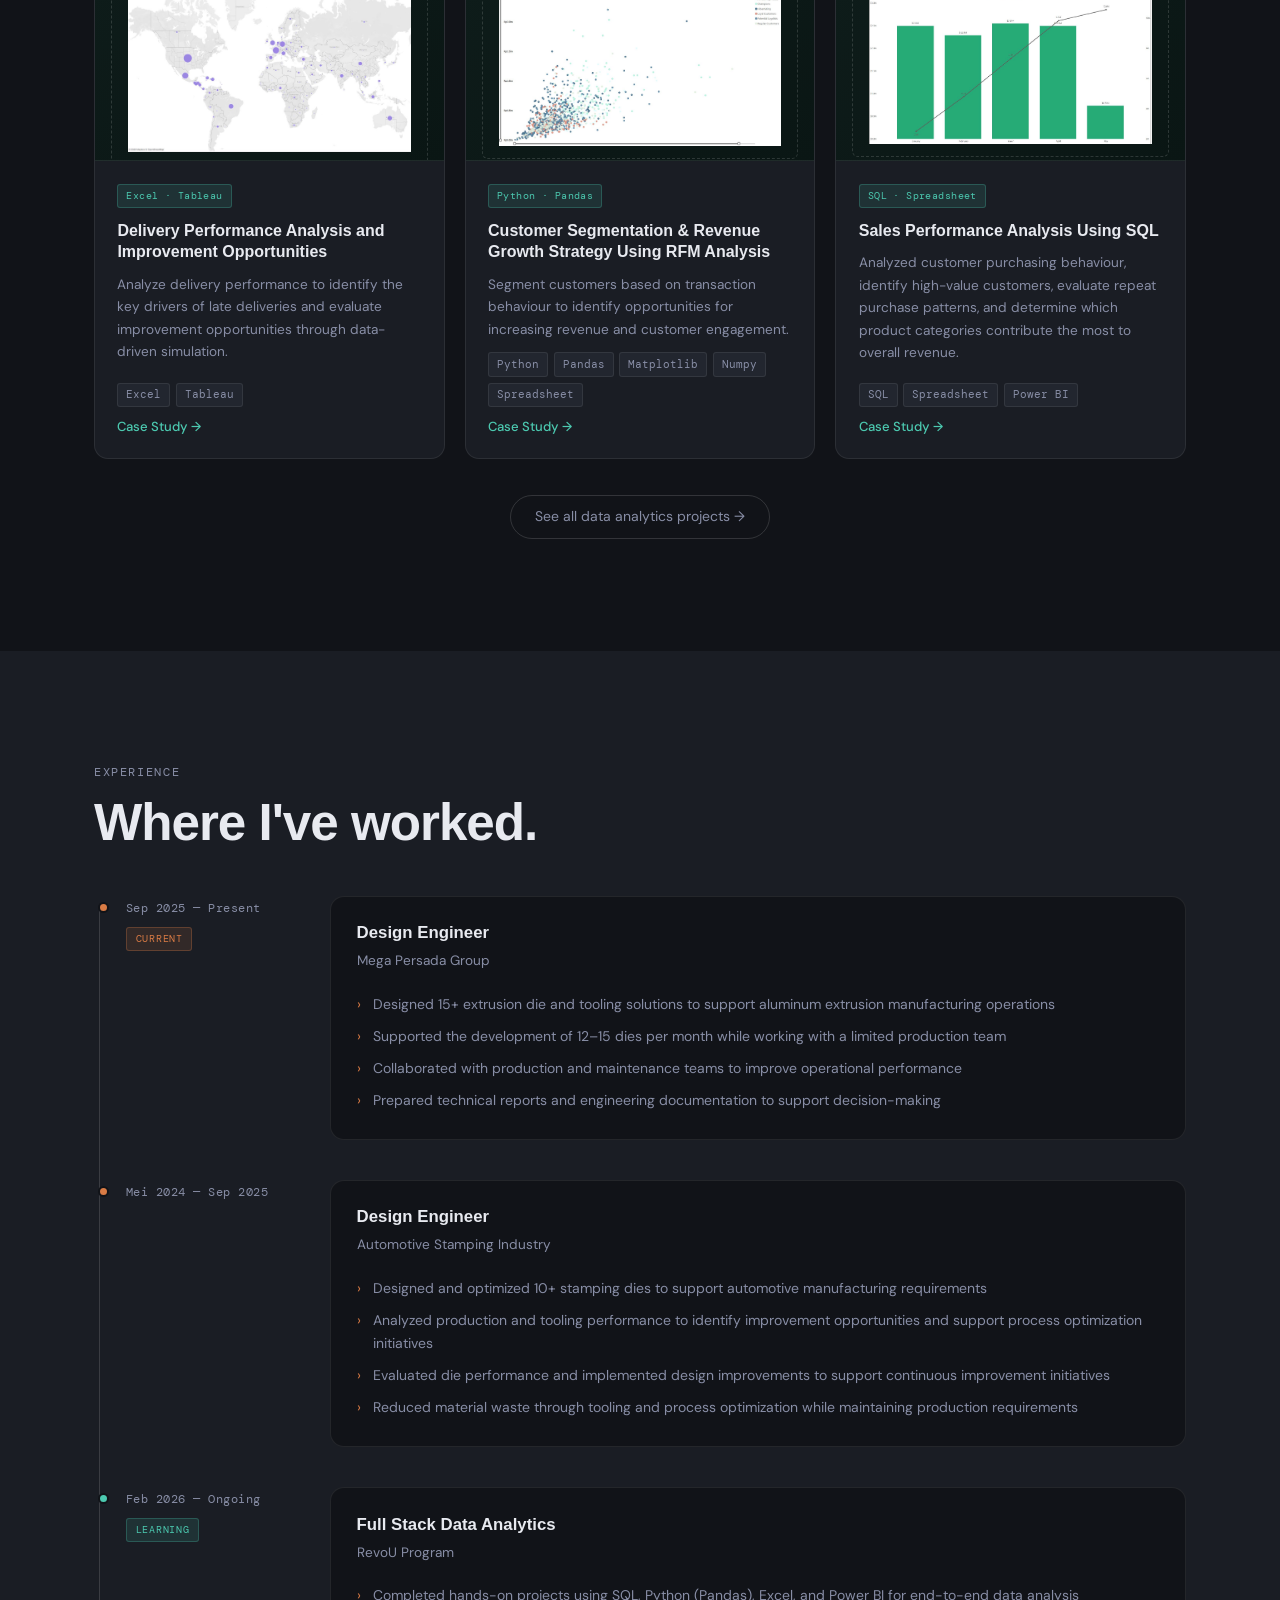
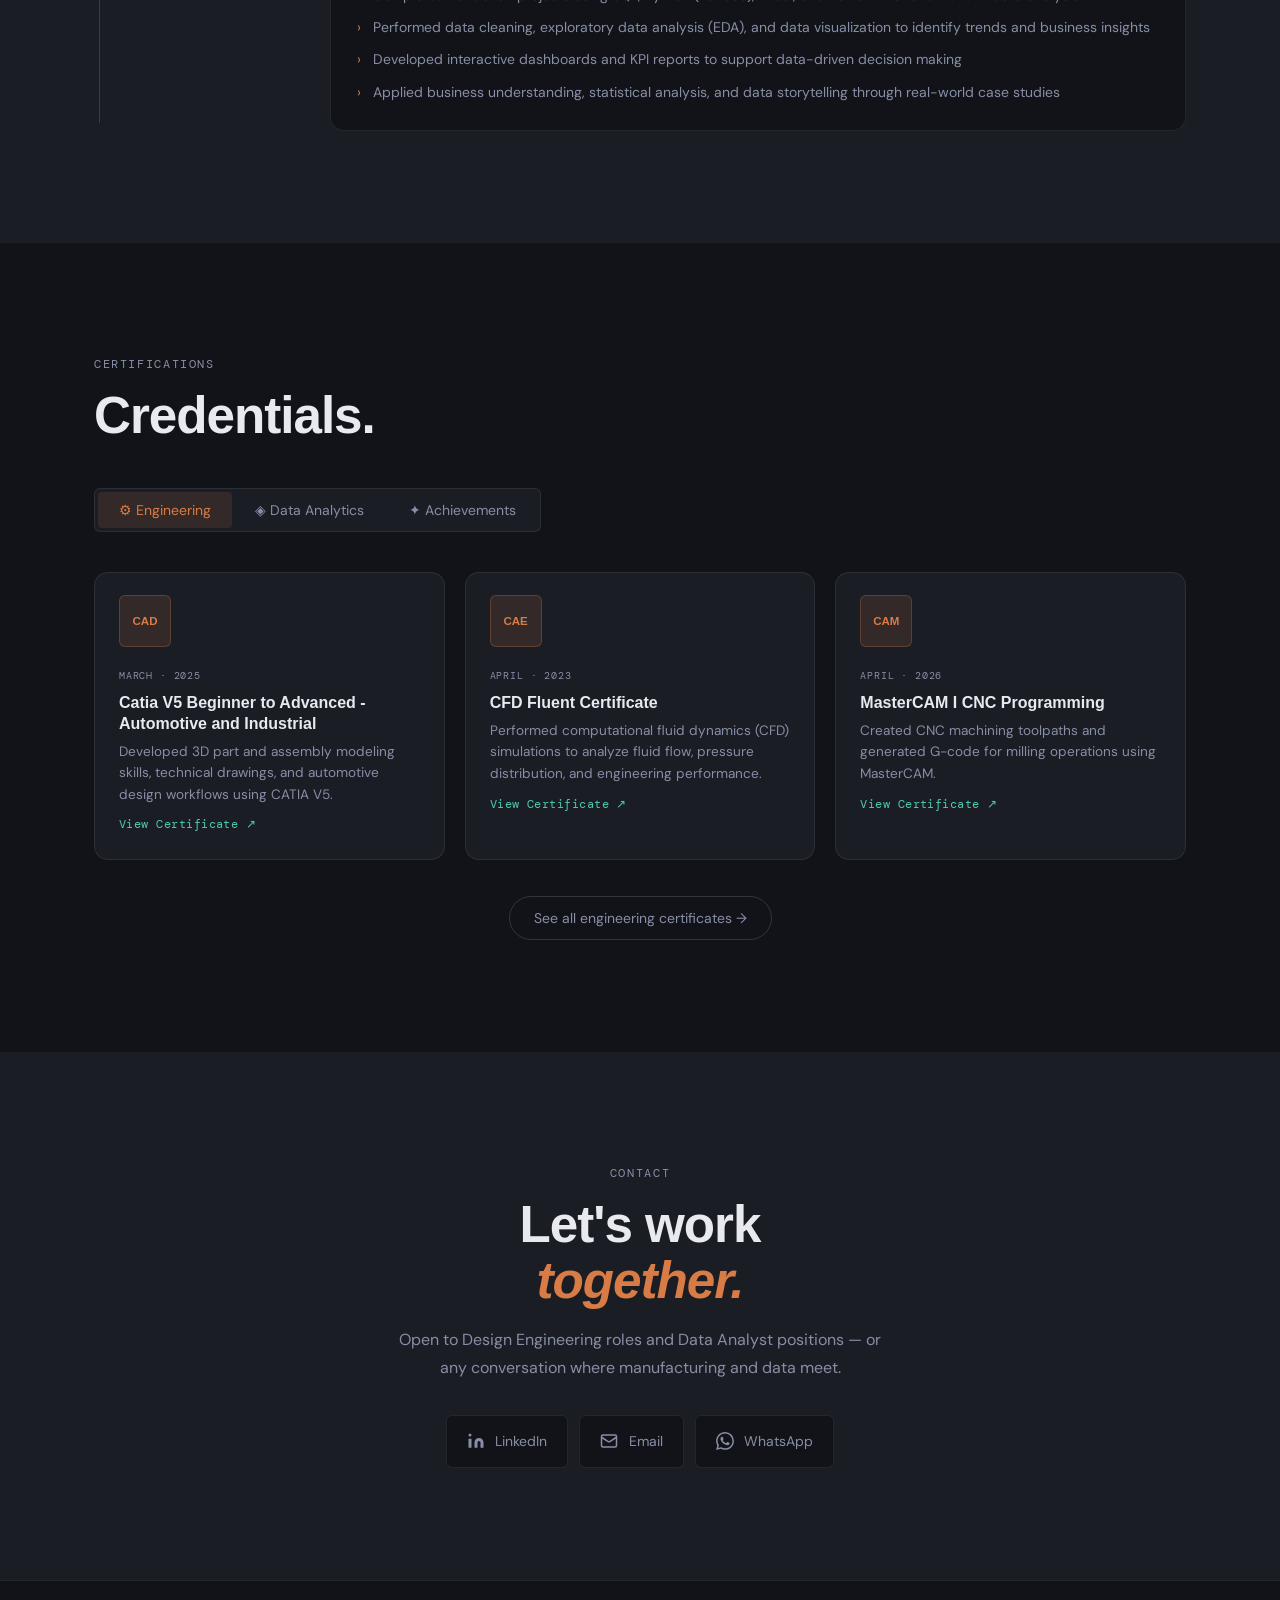
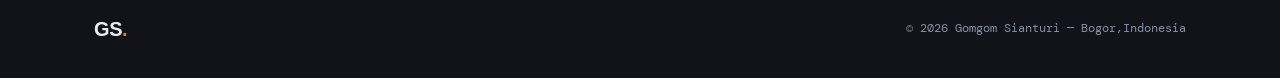
==== commit 6343ade8: "Add files via upload" ====
--- a/index.html
+++ b/index.html
@@ -3,7 +3,7 @@
 <head>
   <meta charset="UTF-8" />
   <meta name="viewport" content="width=device-width, initial-scale=1.0" />
-  <title>Gomgom Sianturi — Design Engineer & Data Analyst</title>
+  <title>Gomgom Sianturi — Data Analyst & Design Engineer</title>
   <link rel="preconnect" href="https://fonts.googleapis.com" />
   <link rel="preconnect" href="https://fonts.gstatic.com" crossorigin />
   <link href="https://fonts.googleapis.com/css2?family=Space+Grotesk:wght@400;500;600;700&family=DM+Sans:ital,wght@0,300;0,400;0,500;1,300&family=DM+Mono:wght@300;400&display=swap" rel="stylesheet" />
@@ -52,7 +52,7 @@
 
     </div>
     <div class="hero-right">
-      <p class="hero-eyebrow">Design Engineer × Data Analyst</p>
+      <p class="hero-eyebrow">Data Analyst × Design Engineer</p>
       <h1 class="hero-name">
         Gomgom<br>
         <em>Sianturi</em>
@@ -78,8 +78,8 @@
       </div>
 
       <div class="hero-chips">
-        <span>CATIA</span><span>AutoCAD</span><span>Dies Design</span>
         <span>SQL</span><span>Python</span><span>Power BI</span>
+        <span>AutoCAD</span><span>SolidWorks</span><span>MasterCAM</span>
       </div>
     </div>
   </section>
@@ -91,7 +91,7 @@
       <div class="kpi-item">
         <span class="kpi-num" data-target="50" data-prefix="+" data-suffix="">50+</span>
         <span class="kpi-label">Dies &amp; Tooling Designed</span>
-        <span class="kpi-sub">Extrusion dies &amp; industrial tooling</span>
+        <span class="kpi-sub">Extrusion dies, Stamping dies &amp; industrial tooling</span>
       </div>
 
       <div class="kpi-divider"></div>
@@ -99,7 +99,7 @@
       <div class="kpi-item">
         <span class="kpi-num" data-target="5" data-prefix="+" data-suffix="">5+</span>
         <span class="kpi-label">Data Analytics Projects</span>
-        <span class="kpi-sub">SQL · Python · Power BI</span>
+        <span class="kpi-sub">SQL · Python · Power BI · Tableau</span>
       </div>
 
       <div class="kpi-divider"></div>
@@ -114,8 +114,8 @@
 
       <div class="kpi-item">
         <span class="kpi-num" data-target="3" data-prefix="" data-suffix="+">3+</span>
-        <span class="kpi-label">CAD Platforms</span>
-        <span class="kpi-sub">SolidWorks · Inventor · AutoCAD</span>
+        <span class="kpi-label">Design Platforms</span>
+        <span class="kpi-sub">SolidWorks · Inventor · CATIA · AutoCAD · MasterCAM</span>
       </div>
 
     </div>
@@ -125,9 +125,40 @@
   <section id="about">
     <div class="container about-grid">
       <div class="about-img-col">
-        <!-- 📸 FOTO ABOUT: Bisa pakai foto yang sama atau foto berbeda (suasana kerja) -->
-        <div class="about-img-wrap photo-placeholder sm">
-          <span class="placeholder-label">📸 Foto suasana kerja / workshop</span>
+        <!-- 🖼️ KOLASE 2x2: Ganti src tiap gambar dengan path foto asli kamu -->
+        <div class="about-collage">
+          <div class="collage-item">
+            <!-- 🖼️ Ganti dengan: <img src="images/cad-3d.jpg" alt="3D CAD"> -->
+            <div class="collage-ph">
+              <span class="collage-icon">⚙</span>
+              <span class="collage-label">3D CAD Model</span>
+              <span class="collage-hint">images/cad-3d.jpg</span>
+            </div>
+          </div>
+          <div class="collage-item">
+            <!-- 🖼️ Ganti dengan: <img src="images/dashboard.jpg" alt="Dashboard"> -->
+            <div class="collage-ph">
+              <span class="collage-icon">◈</span>
+              <span class="collage-label">Dashboard</span>
+              <span class="collage-hint">images/dashboard.jpg</span>
+            </div>
+          </div>
+          <div class="collage-item">
+            <!-- 🖼️ Ganti dengan: <img src="images/manufacture.jpg" alt="Manufacturing"> -->
+            <div class="collage-ph">
+              <span class="collage-icon">🏭</span>
+              <span class="collage-label">Manufacturing</span>
+              <span class="collage-hint">images/manufacture.jpg</span>
+            </div>
+          </div>
+          <div class="collage-item">
+            <!-- 🖼️ Ganti dengan: <img src="images/drawing.jpg" alt="Technical Drawing"> -->
+            <div class="collage-ph">
+              <span class="collage-icon">📐</span>
+              <span class="collage-label">Technical Drawing</span>
+              <span class="collage-hint">images/drawing.jpg</span>
+            </div>
+          </div>
         </div>
         <div class="about-quick">
           <!-- ✏️ Edit detail pribadi di sini -->
@@ -310,7 +341,7 @@
 
           <article class="pcard">
             <div class="pcard-img ph-data">
-              <span><img src="images/portfolio-analytics-3.JPG" alt=""></span>
+              <span><img src="images/portfolio-analytics-3.JPG " alt=""></span>
             </div>
             <div class="pcard-body">
               <div class="pcard-tags"><span class="tag data-tag">SQL · Spreadsheet</span></div>
@@ -409,6 +440,7 @@
       <div class="project-tabs cert-tabs">
         <button class="ptab active" id="ctabEng" onclick="switchCertTab('eng')">⚙ Engineering</button>
         <button class="ptab" id="ctabData" onclick="switchCertTab('data')">◈ Data Analytics</button>
+        <button class="ptab" id="ctabOther" onclick="switchCertTab('other')">✦ Achievements</button>
       </div>
 
       <!-- Engineering Certs (top 3) -->
@@ -421,33 +453,36 @@
               <div class="cert-logo eng-cert-logo">CAD</div>
             </div>
             <div class="cert-right">
-              <span class="cert-status planned">Planned · 2025</span>
-              <h3>✏️ Nama Sertifikat Engineering 1</h3>
-              <p>✏️ Deskripsi singkat sertifikat ini.</p>
+              <span class="cert-status planned">March · 2025</span>
+              <h3>Catia V5 Beginner to Advanced - Automotive and Industrial</h3>
+              <p>Developed 3D part and assembly modeling skills, technical drawings, and automotive design workflows using CATIA V5.</p>
+              <a href="https://drive.google.com/file/d/1sjMmLFcpbU-OHZkMnveg50RriJaMO933/view?usp=drive_link" target="_blank" class="cert-link">View Certificate ↗</a>
             </div>
           </div>
 
           <!-- ✏️ Cert Engineering 2 -->
           <div class="cert-card upcoming">
             <div class="cert-left">
-              <div class="cert-logo eng-cert-logo">✏️</div>
+              <div class="cert-logo eng-cert-logo">CAE</div>
             </div>
             <div class="cert-right">
-              <span class="cert-status planned">Planned · 2025</span>
-              <h3>✏️ Nama Sertifikat Engineering 2</h3>
-              <p>✏️ Deskripsi singkat.</p>
+              <span class="cert-status planned">April · 2023</span>
+              <h3>CFD Fluent Certificate</h3>
+              <p>Performed computational fluid dynamics (CFD) simulations to analyze fluid flow, pressure distribution, and engineering performance.</p>
+              <a href="https://drive.google.com/file/d/1Eju-iiIyhGGs_jCLgmSJWRxMGw1hUAxi/view?usp=drive_link" target="_blank" class="cert-link">View Certificate ↗</a>
             </div>
           </div>
 
           <!-- ✏️ Cert Engineering 3 -->
           <div class="cert-card upcoming">
             <div class="cert-left">
-              <div class="cert-logo eng-cert-logo">✏️</div>
+              <div class="cert-logo eng-cert-logo">CAM</div>
             </div>
             <div class="cert-right">
-              <span class="cert-status planned">Planned · 2025</span>
-              <h3>✏️ Nama Sertifikat Engineering 3</h3>
-              <p>✏️ Deskripsi singkat.</p>
+              <span class="cert-status planned">April · 2026</span>
+              <h3>MasterCAM I CNC Programming</h3>
+              <p>Created CNC machining toolpaths and generated G-code for milling operations using MasterCAM.</p>
+              <a href="https://drive.google.com/file/d/1JWk6Fi8vzDgetEFD3y1hgv5bO09BpP3r/view?usp=drive_link" target="_blank" class="cert-link">View Certificate ↗</a>
             </div>
           </div>
 
@@ -466,44 +501,71 @@
               <div class="cert-logo revou-logo">RevoU</div>
             </div>
             <div class="cert-right">
-              <span class="cert-status">In Progress · 2025</span>
+              <span class="cert-status">In Progress · Feb - Jun 2026</span>
               <h3>Full Stack Data Analytics</h3>
-              <p>SQL, Python, Power BI, data storytelling, and real-world analytics projects.</p>
-            </div>
-          </div>
-
-          <div class="cert-card upcoming">
-            <div class="cert-left">
-              <div class="cert-logo google-logo">G</div>
-            </div>
-            <div class="cert-right">
-              <span class="cert-status planned">Planned · 2025</span>
-              <h3>Google Data Analytics</h3>
-              <p>Professional Certificate via Coursera.</p>
-            </div>
-          </div>
-
-          <div class="cert-card upcoming">
-            <div class="cert-left">
-              <div class="cert-logo sql-logo">SQL</div>
-            </div>
-            <div class="cert-right">
-              <span class="cert-status planned">Planned · 2026</span>
-              <h3>SQL Certification</h3>
-              <p>Advanced SQL for data analysis.</p>
-            </div>
-          </div>
-
+              <p>SQL, Python, Data Visualization, Business understanding, and real-world analytics projects.</p>
+              <a href="#" target="_blank" class="cert-link">View Certificate ↗</a>
+            </div>
+          </div>
         </div>
         <div class="see-all-wrap">
           <a href="certificates.html#data-analytics" class="see-all-btn">See all data analytics certificates →</a>
         </div>
       </div>
 
+      <!-- Achievements (top 3) -->
+      <div class="cert-panel hidden" id="certPanelOther">
+        <div class="certs-preview-row">
+
+          <!-- ✏️ Achievement 1 — mis: TOEFL -->
+          <div class="cert-card">
+            <div class="cert-left">
+              <div class="cert-logo other-logo">EN</div>
+            </div>
+            <div class="cert-right">
+              <span class="cert-status other-status">English · 2021</span>
+              <h3>✏️ TOEFL / English Certificate</h3>
+              <p>Score: 529 & 567 | Demonstrated English proficiency for academic and professional communication.</p>
+              <a href="https://drive.google.com/drive/folders/1x30e4Ag5dUJlG8_8PQz43SFDgE2LApD1?usp=drive_link" target="_blank" class="cert-link cert-link-other">View Certificate ↗</a>
+            </div>
+          </div>
+
+          <!-- ✏️ Achievement 2 — mis: Lomba -->
+          <div class="cert-card">
+            <div class="cert-left">
+              <div class="cert-logo other-logo">✏️</div>
+            </div>
+            <div class="cert-right">
+              <span class="cert-status other-status">Assistant Lecturer · 2020-2021</span>
+              <h3>Assistant Lecturer</h3>
+              <p>Assisted students in completing ship design projects, providing guidance on design calculations, technical drawings, and project development.</p>
+              <a href="https://drive.google.com/file/d/1W_NfMez_g_PkXiTQ0698UagjHYe38-NX/view?usp=drive_link" target="_blank" class="cert-link cert-link-other">View Certificate ↗</a>
+            </div>
+          </div>
+
+          <!-- ✏️ Achievement 3 -->
+          <div class="cert-card">
+            <div class="cert-left">
+              <div class="cert-logo other-logo trophy">🏆</div>
+            </div>
+            <div class="cert-right">
+              <span class="cert-status other-status">Competition · 2020</span>
+              <h3>KKCTBN</h3>
+              <p>Achieved 3rd place nationally in the Ambulance Vessel Design category, demonstrating engineering design, innovation, and teamwork.</p>
+              <a href="https://drive.google.com/file/d/1wCAECGd80hOpE58vT50rds7TiEh8s7ki/view?usp=drive_link" target="_blank" class="cert-link cert-link-other">View Certificate ↗</a>
+            </div>
+          </div>
+
+        </div>
+        <div class="see-all-wrap">
+          <a href="certificates.html#achievements" class="see-all-btn">See all achievements →</a>
+        </div>
+      </div>
+
     </div>
   </section>
 
-  <!-- ─── CONTACT ───────────────────────────────── -->
+  <!-- ─── CONTACT ─────────────────────────────────── -->
   <section id="contact" class="alt-bg">
     <div class="container contact-wrap-solo">
       <p class="section-eyebrow">Contact</p>
--- a/css/style.css
+++ b/css/style.css
@@ -37,7 +37,7 @@
   --muted:    #888EA6;
   --subtle:   #3A3F50;
 
-  --font-display: 'Syne', sans-serif;
+  --font-display: 'Space Grotesk', sans-serif;
   --font-body:    'DM Sans', sans-serif;
   --font-mono:    'DM Mono', monospace;
 
@@ -106,7 +106,7 @@
 .section-title {
   font-family: var(--font-display);
   font-size: clamp(2rem, 4.5vw, 3.2rem);
-  font-weight: 800;
+  font-weight: 700;
   line-height: 1.1;
   letter-spacing: -0.02em;
   margin-bottom: 2.75rem;
@@ -149,7 +149,7 @@
 .nav-logo {
   font-family: var(--font-display);
   font-size: 1.25rem;
-  font-weight: 800;
+  font-weight: 700;
   letter-spacing: -0.02em;
   flex-shrink: 0;
 }
@@ -300,7 +300,7 @@
 .hero-name {
   font-family: var(--font-display);
   font-size: clamp(3rem, 6vw, 5rem);
-  font-weight: 800;
+  font-weight: 700;
   line-height: 1.0;
   letter-spacing: -0.03em;
   margin-bottom: 1.4rem;
@@ -814,26 +814,33 @@
 
 /* ════════ CERTIFICATIONS ════════ */
 #certifications { padding: 7rem 0; }
-
-.certs-row {
-  display: flex;
-  flex-direction: column;
-  gap: 1rem;
+.all-certs-section { padding: 5rem 0 7rem; }
+
+.cert-tabs { margin-bottom: 2.5rem; }
+
+.certs-preview-row,
+.certs-full-row {
+  display: grid;
+  grid-template-columns: repeat(3, 1fr);
+  gap: 1.25rem;
 }
 
 .cert-card {
   display: flex;
-  align-items: center;
-  gap: 1.5rem;
-  padding: 1.4rem 1.75rem;
+  align-items: flex-start;
+  gap: 1.25rem;
+  padding: 1.4rem 1.5rem;
   background: var(--surface);
   border: 1px solid var(--border);
   border-radius: var(--r-md);
   transition: all var(--ease);
-}
-.cert-card:hover { border-color: var(--border2); }
+  flex-direction: column;
+}
+.cert-card:hover { border-color: var(--border2); transform: translateY(-3px); }
 .cert-card.in-prog { border-color: var(--eng-mid); }
 .cert-card.upcoming { opacity: 0.6; }
+
+.cert-left { display: flex; }
 
 .cert-logo {
   width: 52px;
@@ -843,23 +850,27 @@
   align-items: center;
   justify-content: center;
   font-family: var(--font-display);
-  font-weight: 800;
+  font-weight: 700;
   font-size: 0.8rem;
   flex-shrink: 0;
 }
 .revou-logo { background: var(--eng-dim); color: var(--eng); border: 1px solid var(--eng-mid); }
 .google-logo { background: rgba(66,133,244,0.12); color: #4285f4; border: 1px solid rgba(66,133,244,0.2); }
 .sql-logo { background: var(--data-dim); color: var(--data); border: 1px solid var(--data-mid); font-size: 0.72rem; }
-
+.eng-cert-logo { background: var(--eng-dim); color: var(--eng); border: 1px solid var(--eng-mid); font-size: 0.72rem; }
+
+.cert-right { width: 100%; }
 .cert-right h3 {
   font-family: var(--font-display);
   font-size: 1rem;
   font-weight: 700;
-  margin-bottom: 0.2rem;
+  margin-bottom: 0.35rem;
+  line-height: 1.3;
 }
 .cert-right p {
   font-size: 0.85rem;
   color: var(--muted);
+  line-height: 1.6;
 }
 .cert-status {
   font-family: var(--font-mono);
@@ -868,32 +879,33 @@
   letter-spacing: 0.08em;
   text-transform: uppercase;
   display: block;
-  margin-bottom: 0.4rem;
+  margin-bottom: 0.55rem;
 }
 .cert-status.planned { color: var(--muted); }
 
 /* ════════ CONTACT ════════ */
 #contact { padding: 7rem 0; }
 
-.contact-wrap {
-  display: grid;
-  grid-template-columns: 1fr 1fr;
-  gap: 5rem;
-  align-items: start;
-}
+.contact-wrap-solo {
+  max-width: 560px;
+  margin: 0 auto;
+  text-align: center;
+}
+.contact-wrap-solo .section-title { margin-bottom: 1rem; }
+.contact-wrap-solo .body-text { margin-bottom: 2rem; }
 
 .contact-links {
   display: flex;
-  flex-direction: column;
+  flex-wrap: wrap;
+  justify-content: center;
   gap: 0.7rem;
-  margin-top: 0.5rem;
 }
 
 .clink {
   display: flex;
   align-items: center;
-  gap: 0.85rem;
-  padding: 0.85rem 1.1rem;
+  gap: 0.65rem;
+  padding: 0.85rem 1.25rem;
   border: 1px solid var(--border);
   border-radius: var(--r-sm);
   background: var(--bg);
@@ -905,39 +917,8 @@
 .clink:hover {
   border-color: var(--eng);
   color: var(--eng);
-  transform: translateX(4px);
-}
-
-.contact-form {
-  display: flex;
-  flex-direction: column;
-  gap: 0.85rem;
-}
-
-.form-row {
-  display: grid;
-  grid-template-columns: 1fr 1fr;
-  gap: 0.85rem;
-}
-
-.contact-form input,
-.contact-form textarea {
-  background: var(--surface);
-  border: 1px solid var(--border);
-  border-radius: var(--r-sm);
-  padding: 0.8rem 1rem;
-  color: var(--text);
-  font-family: var(--font-body);
-  font-size: 0.875rem;
-  width: 100%;
-  outline: none;
-  transition: border-color var(--ease);
-  resize: vertical;
-}
-.contact-form input::placeholder,
-.contact-form textarea::placeholder { color: var(--muted); }
-.contact-form input:focus,
-.contact-form textarea:focus { border-color: var(--eng); }
+  transform: translateY(-3px);
+}
 
 /* ════════ PAGE HERO (sub pages) ════════ */
 .page-hero {
@@ -960,7 +941,7 @@
 .page-hero-title {
   font-family: var(--font-display);
   font-size: clamp(2.5rem, 5vw, 4rem);
-  font-weight: 800;
+  font-weight: 700;
   line-height: 1.1;
   letter-spacing: -0.025em;
   margin-bottom: 1rem;
@@ -1014,12 +995,15 @@
   background: var(--surface);
   border: 1px solid var(--border2);
   border-radius: var(--r-lg);
-  max-width: 640px;
+  max-width: 860px;
   width: 100%;
   padding: 2.25rem;
   position: relative;
-  max-height: 85vh;
+  max-height: 88vh;
   overflow-y: auto;
+}
+@media (max-width: 640px) {
+  .modal-box { padding: 1.5rem 1.25rem; max-height: 92vh; }
 }
 .modal-close {
   position: absolute;
@@ -1032,6 +1016,176 @@
   transition: color var(--ease);
 }
 .modal-close:hover { color: var(--text); }
+
+/* ════════ CASE STUDY MODAL CONTENT ════════ */
+.cs-eyebrow {
+  font-family: var(--font-mono);
+  font-size: 0.65rem;
+  letter-spacing: 0.1em;
+  text-transform: uppercase;
+  margin-bottom: 0.6rem;
+}
+.cs-title {
+  font-family: var(--font-display);
+  font-size: 1.5rem;
+  font-weight: 700;
+  line-height: 1.2;
+  margin-bottom: 1rem;
+}
+.cs-tools {
+  display: flex;
+  flex-wrap: wrap;
+  gap: 0.4rem;
+  margin-bottom: 1.75rem;
+}
+.cs-tool-chip {
+  font-family: var(--font-mono);
+  font-size: 0.67rem;
+  padding: 0.18rem 0.55rem;
+  border-radius: 3px;
+}
+
+.cs-block { margin-bottom: 1.85rem; }
+.cs-block:last-child { margin-bottom: 0; }
+
+.cs-label {
+  font-family: var(--font-mono);
+  font-size: 0.62rem;
+  color: var(--muted);
+  letter-spacing: 0.1em;
+  text-transform: uppercase;
+  margin-bottom: 0.6rem;
+  display: block;
+}
+
+.cs-text {
+  font-size: 0.875rem;
+  color: var(--muted);
+  line-height: 1.75;
+}
+
+/* Image / figure blocks */
+.cs-figure {
+  border: 1px solid var(--border);
+  border-radius: var(--r-md);
+  overflow: hidden;
+  background: var(--bg2);
+  margin-bottom: 0.6rem;
+}
+.cs-figure img {
+  width: 100%;
+  display: block;
+}
+.cs-figure-ph {
+  aspect-ratio: 16 / 9;
+  display: flex;
+  align-items: center;
+  justify-content: center;
+  text-align: center;
+  padding: 1rem;
+  font-size: 0.78rem;
+  color: var(--muted);
+  font-family: var(--font-mono);
+}
+.cs-figure-caption {
+  font-size: 0.82rem;
+  color: var(--muted);
+  line-height: 1.6;
+}
+.cs-figure-title {
+  font-family: var(--font-display);
+  font-weight: 700;
+  font-size: 0.92rem;
+  color: var(--text);
+  margin-bottom: 0.25rem;
+  display: block;
+}
+
+/* Two-up image grid (e.g. SQL + Python screenshots) */
+.cs-figure-grid {
+  display: grid;
+  grid-template-columns: 1fr 1fr;
+  gap: 1.1rem;
+}
+@media (max-width: 560px) {
+  .cs-figure-grid { grid-template-columns: 1fr; }
+}
+
+/* KPI mini strip inside modal */
+.cs-kpi-strip {
+  display: grid;
+  grid-template-columns: repeat(3, 1fr);
+  gap: 0.75rem;
+  border: 1px solid var(--border);
+  border-radius: var(--r-md);
+  padding: 1.25rem 0.5rem;
+  background: var(--bg2);
+}
+.cs-kpi-item {
+  text-align: center;
+  padding: 0 0.5rem;
+}
+.cs-kpi-num {
+  display: block;
+  font-family: var(--font-display);
+  font-weight: 700;
+  font-size: 1.6rem;
+  line-height: 1.1;
+  margin-bottom: 0.3rem;
+}
+.cs-kpi-label {
+  font-size: 0.7rem;
+  color: var(--muted);
+  line-height: 1.4;
+  display: block;
+}
+@media (max-width: 560px) {
+  .cs-kpi-strip { grid-template-columns: 1fr 1fr; }
+}
+
+/* Recommendation callout */
+.cs-recommend {
+  border-radius: var(--r-sm);
+  padding: 1rem 1.2rem;
+  border: 1px solid var(--border);
+  background: var(--bg2);
+}
+.cs-recommend .cs-text { color: var(--text); }
+
+/* Technical info table (engineering) */
+.cs-info-table {
+  display: grid;
+  grid-template-columns: auto 1fr;
+  gap: 0.65rem 1.5rem;
+}
+.cs-info-key {
+  font-family: var(--font-mono);
+  font-size: 0.7rem;
+  color: var(--muted);
+  white-space: nowrap;
+  padding-top: 0.1rem;
+}
+.cs-info-val {
+  font-size: 0.85rem;
+  color: var(--text);
+  line-height: 1.5;
+}
+
+/* Deck / link button */
+.cs-deck-btn {
+  display: inline-flex;
+  align-items: center;
+  gap: 0.5rem;
+  font-family: var(--font-mono);
+  font-size: 0.75rem;
+  text-decoration: none;
+  padding: 0.65rem 1.1rem;
+  border-radius: var(--r-sm);
+  border: 1px solid var(--border2);
+  color: var(--text);
+  transition: all var(--ease);
+}
+.cs-deck-btn:hover { transform: translateY(-2px); }
 
 /* ════════ SCROLL FADE-IN ════════ */
 .reveal {
@@ -1079,9 +1233,11 @@
   .tl-item { grid-template-columns: 1fr; gap: 0.5rem; }
   .timeline { padding-left: 1.5rem; }
 
+  /* Certifications */
+  .certs-preview-row, .certs-full-row { grid-template-columns: 1fr; }
+
   /* Contact */
-  .contact-wrap { grid-template-columns: 1fr; gap: 2.5rem; }
-  .form-row { grid-template-columns: 1fr; }
+  .contact-links { flex-direction: column; }
 
   /* Sections */
   #about, #whatido, #projects, #experience, #certifications, #contact { padding: 4.5rem 0; }
@@ -1131,7 +1287,7 @@
 .kpi-num {
   font-family: var(--font-display);
   font-size: clamp(2.2rem, 4vw, 3rem);
-  font-weight: 800;
+  font-weight: 700;
   letter-spacing: -0.03em;
   line-height: 1;
   color: var(--eng);
@@ -1174,3 +1330,209 @@
   .kpi-divider { display: none; }
   .kpi-num { font-size: 2rem; }
 }
+
+/* ════════ WORKFLOW DIAGRAM ════════ */
+.cs-workflow {
+  display: flex;
+  flex-wrap: wrap;
+  align-items: center;
+  gap: 0.5rem;
+  padding: 1.25rem;
+  background: var(--bg);
+  border: 1px solid var(--border);
+  border-radius: var(--r-md);
+}
+
+[data-theme="light"] .cs-workflow {
+  background: var(--lift);
+}
+
+.cs-wf-step {
+  display: flex;
+  flex-direction: column;
+  align-items: center;
+  gap: 0.5rem;
+  flex-shrink: 0;
+}
+
+.cs-wf-num {
+  width: 32px;
+  height: 32px;
+  border-radius: 50%;
+  display: flex;
+  align-items: center;
+  justify-content: center;
+  font-family: var(--font-mono);
+  font-size: 0.75rem;
+  font-weight: 500;
+  flex-shrink: 0;
+}
+
+.cs-wf-label {
+  font-size: 0.78rem;
+  color: var(--text);
+  text-align: center;
+  max-width: 90px;
+  line-height: 1.3;
+  font-family: var(--font-mono);
+}
+
+.cs-wf-arrow {
+  font-size: 1rem;
+  opacity: 0.5;
+  flex-shrink: 0;
+  align-self: flex-start;
+  margin-top: 8px;
+}
+
+@media (max-width: 600px) {
+  .cs-workflow {
+    flex-direction: column;
+    align-items: flex-start;
+  }
+  .cs-wf-arrow {
+    transform: rotate(90deg);
+    margin-top: 0;
+    align-self: center;
+  }
+  .cs-wf-step {
+    flex-direction: row;
+    align-items: center;
+    gap: 0.75rem;
+  }
+  .cs-wf-label {
+    max-width: none;
+    text-align: left;
+  }
+}
+
+/* ════════ ABOUT COLLAGE 2x2 ════════ */
+.about-collage {
+  display: grid;
+  grid-template-columns: 1fr 1fr;
+  grid-template-rows: 1fr 1fr;
+  gap: 0.5rem;
+  border-radius: var(--r-md);
+  overflow: hidden;
+  aspect-ratio: 1 / 1;
+  width: 100%;
+}
+
+.collage-item {
+  overflow: hidden;
+  position: relative;
+  border-radius: 0;
+}
+
+/* When real image is added */
+.collage-item img {
+  width: 100%;
+  height: 100%;
+  object-fit: cover;
+  display: block;
+  border-radius: 0;
+  transition: transform 0.4s ease;
+}
+
+.collage-item:hover img {
+  transform: scale(1.05);
+}
+
+/* Rounded corners on outer edges only */
+.collage-item:nth-child(1) { border-radius: var(--r-md) 0 0 0; }
+.collage-item:nth-child(2) { border-radius: 0 var(--r-md) 0 0; }
+.collage-item:nth-child(3) { border-radius: 0 0 0 var(--r-md); }
+.collage-item:nth-child(4) { border-radius: 0 0 var(--r-md) 0; }
+
+/* Placeholder state (before image added) */
+.collage-ph {
+  width: 100%;
+  height: 100%;
+  min-height: 130px;
+  background: var(--surface);
+  border: 1px dashed var(--border2);
+  display: flex;
+  flex-direction: column;
+  align-items: center;
+  justify-content: center;
+  gap: 0.3rem;
+  text-align: center;
+  padding: 0.75rem;
+}
+
+.collage-icon {
+  font-size: 1.5rem;
+  display: block;
+}
+
+.collage-label {
+  font-family: var(--font-mono);
+  font-size: 0.68rem;
+  color: var(--text);
+  font-weight: 500;
+}
+
+.collage-hint {
+  font-family: var(--font-mono);
+  font-size: 0.6rem;
+  color: var(--muted);
+  opacity: 0.6;
+}
+
+/* Accent colors per cell */
+.collage-item:nth-child(1) .collage-ph { border-color: var(--eng-mid); }
+.collage-item:nth-child(1) .collage-icon { color: var(--eng); }
+.collage-item:nth-child(2) .collage-ph { border-color: var(--data-mid); }
+.collage-item:nth-child(2) .collage-icon { color: var(--data); }
+.collage-item:nth-child(3) .collage-ph { border-color: var(--border2); }
+.collage-item:nth-child(4) .collage-ph { border-color: var(--eng-mid); }
+.collage-item:nth-child(4) .collage-icon { color: var(--eng); }
+
+@media (max-width: 768px) {
+  .about-collage {
+    aspect-ratio: 4 / 3;
+  }
+  .collage-ph {
+    min-height: 90px;
+  }
+}
+
+/* ════════ ACHIEVEMENTS TAB ════════ */
+.ptab.active-other {
+  background: rgba(155, 109, 255, 0.15);
+  color: #9b6dff;
+}
+
+.other-logo {
+  background: rgba(155, 109, 255, 0.12);
+  color: #9b6dff;
+  border: 1px solid rgba(155, 109, 255, 0.25);
+  font-size: 0.75rem;
+}
+
+.other-logo.trophy {
+  font-size: 1.3rem;
+  background: rgba(255, 193, 7, 0.12);
+  border-color: rgba(255, 193, 7, 0.25);
+}
+
+.cert-status.other-status {
+  color: #9b6dff;
+}
+
+/* ════════ CERT LINK BUTTON ════════ */
+.cert-link {
+  display: inline-flex;
+  align-items: center;
+  margin-top: 0.6rem;
+  font-family: var(--font-mono);
+  font-size: 0.72rem;
+  color: var(--data);
+  letter-spacing: 0.04em;
+  transition: opacity var(--ease);
+}
+.cert-link:hover { opacity: 0.7; }
+
+.cert-link-other {
+  color: #9b6dff;
+}
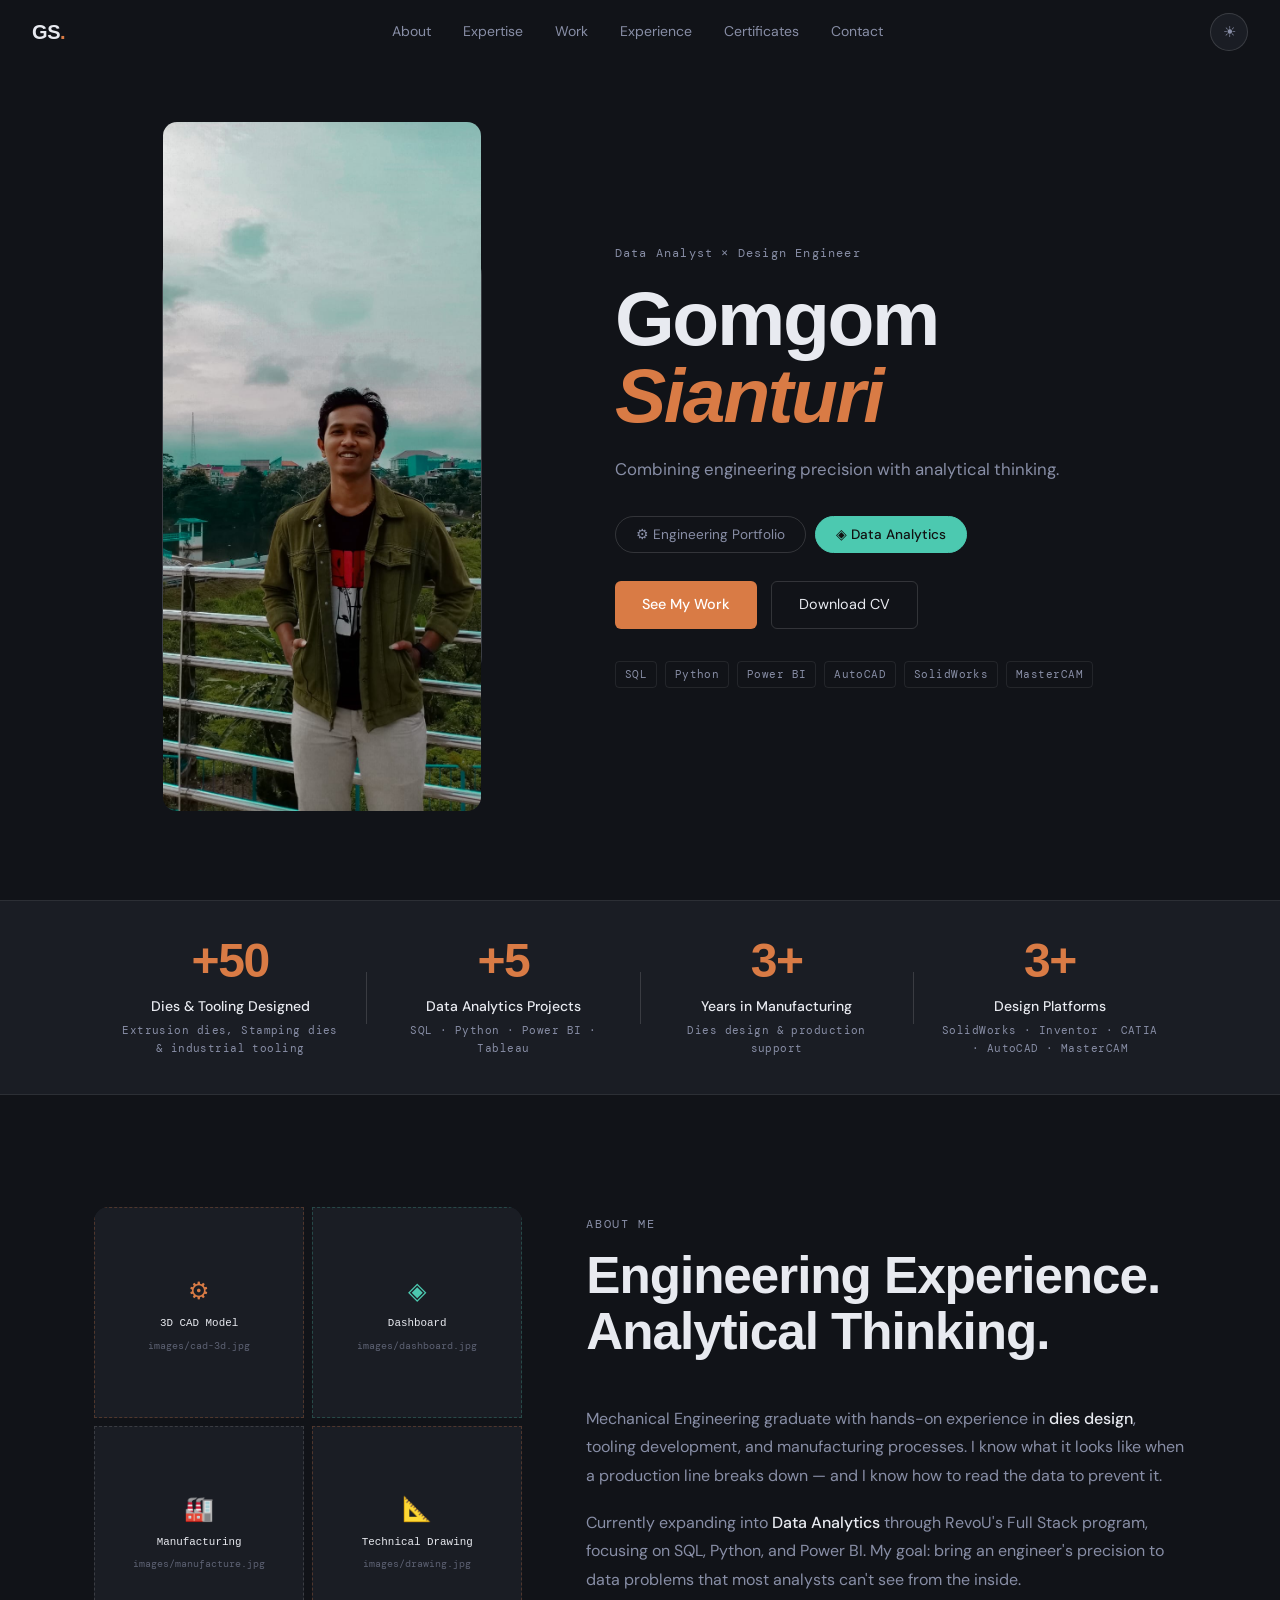
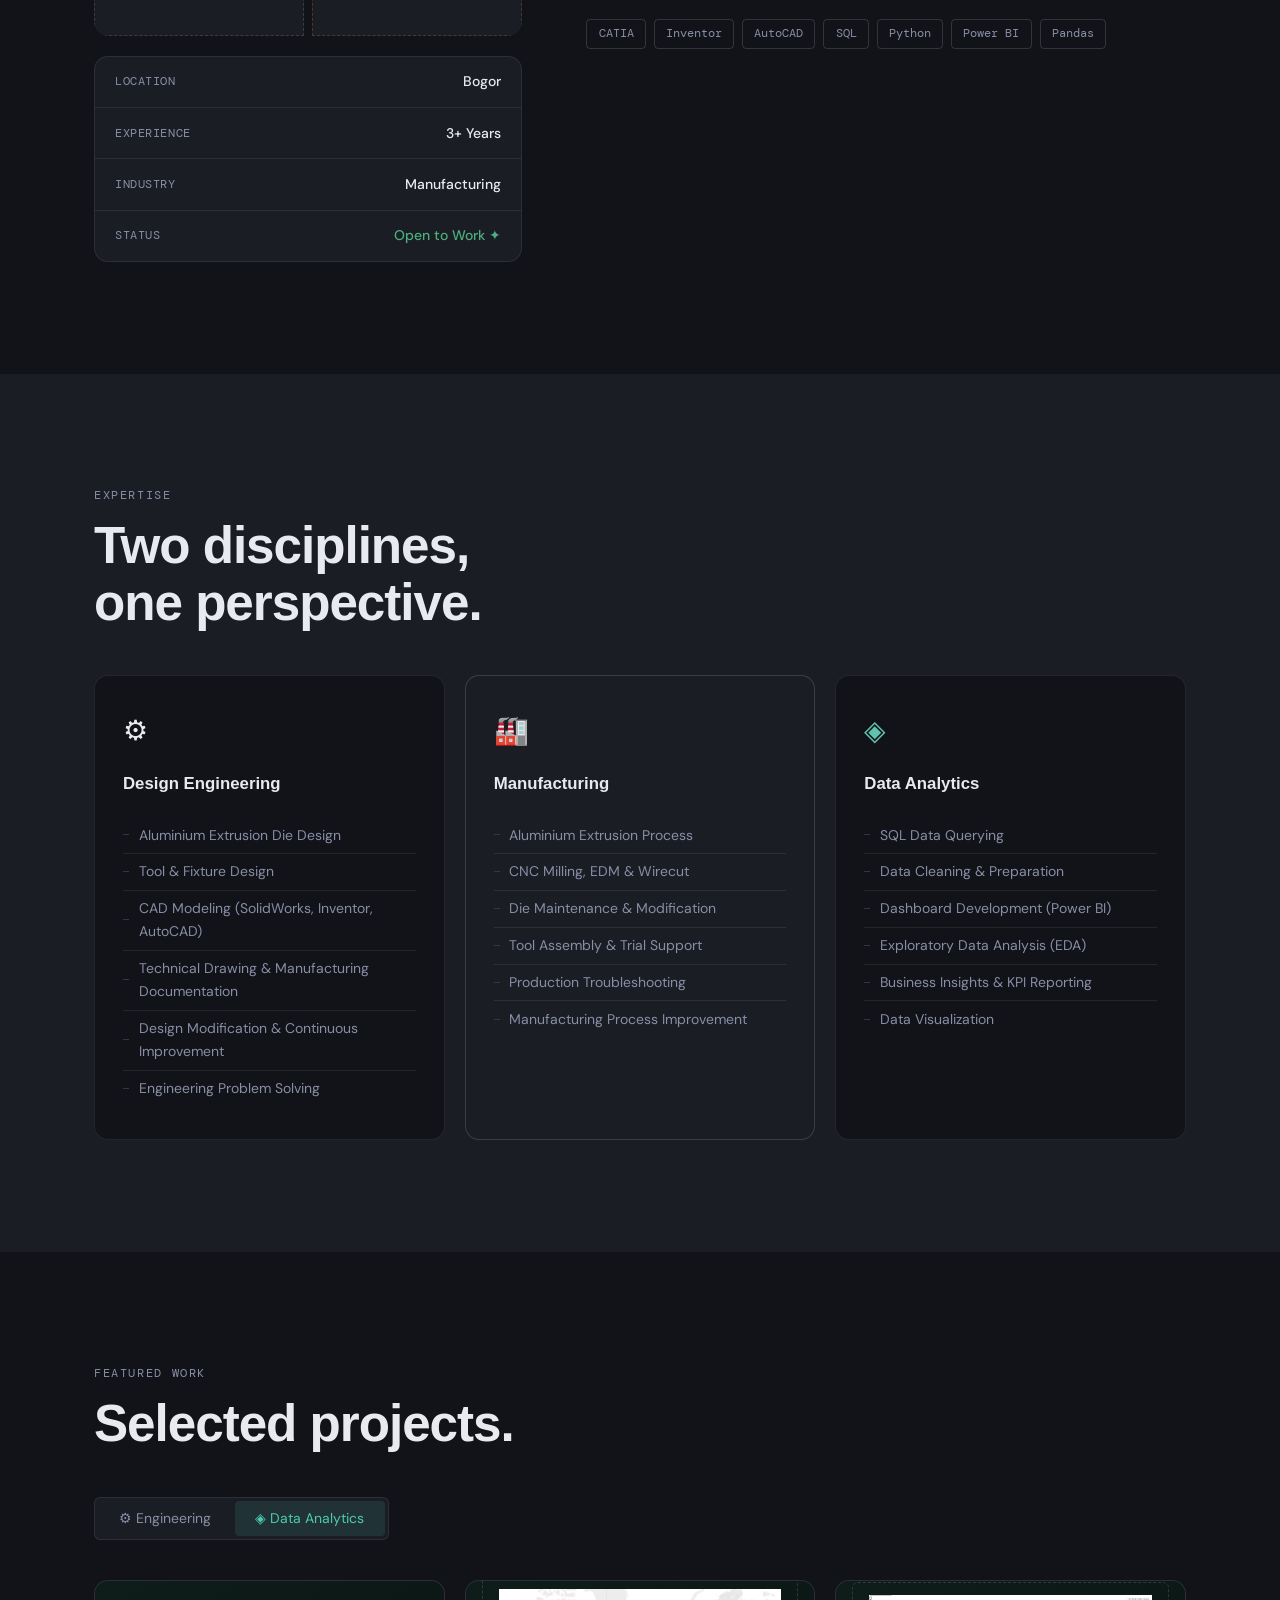
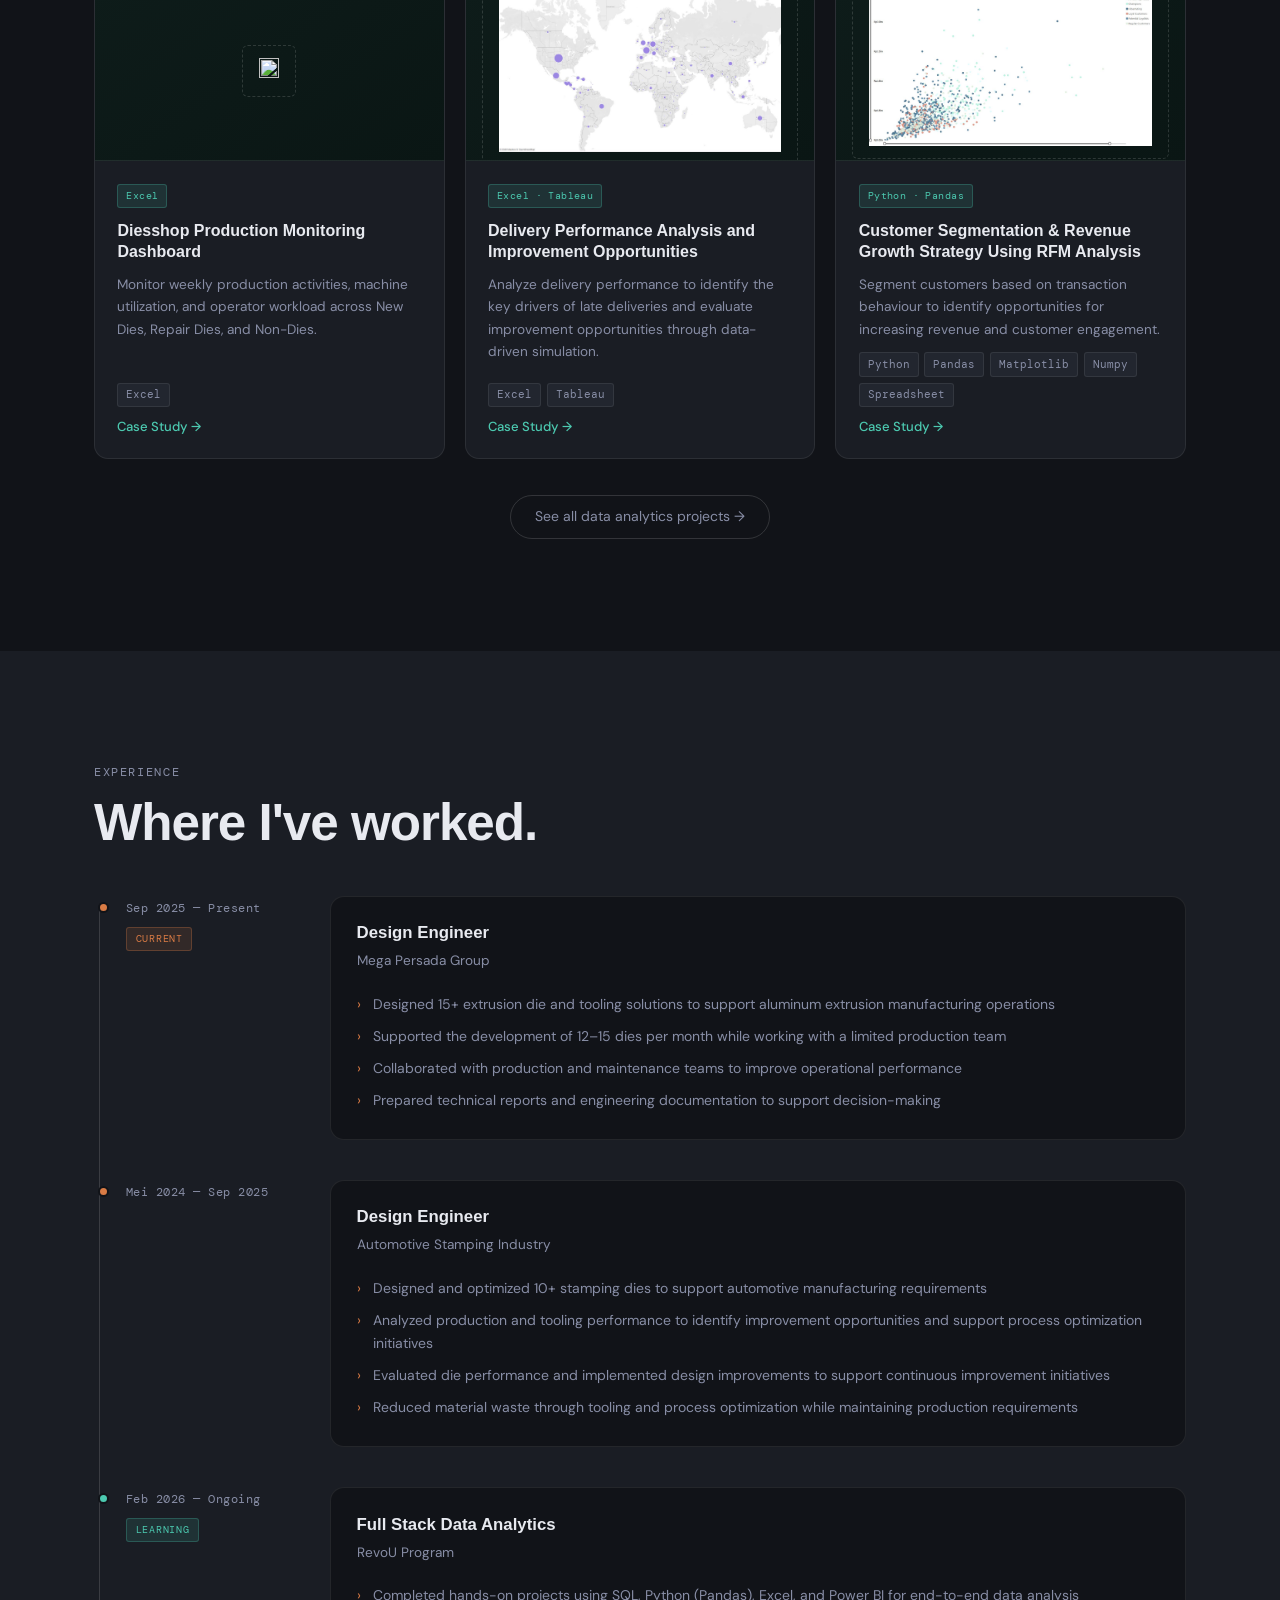
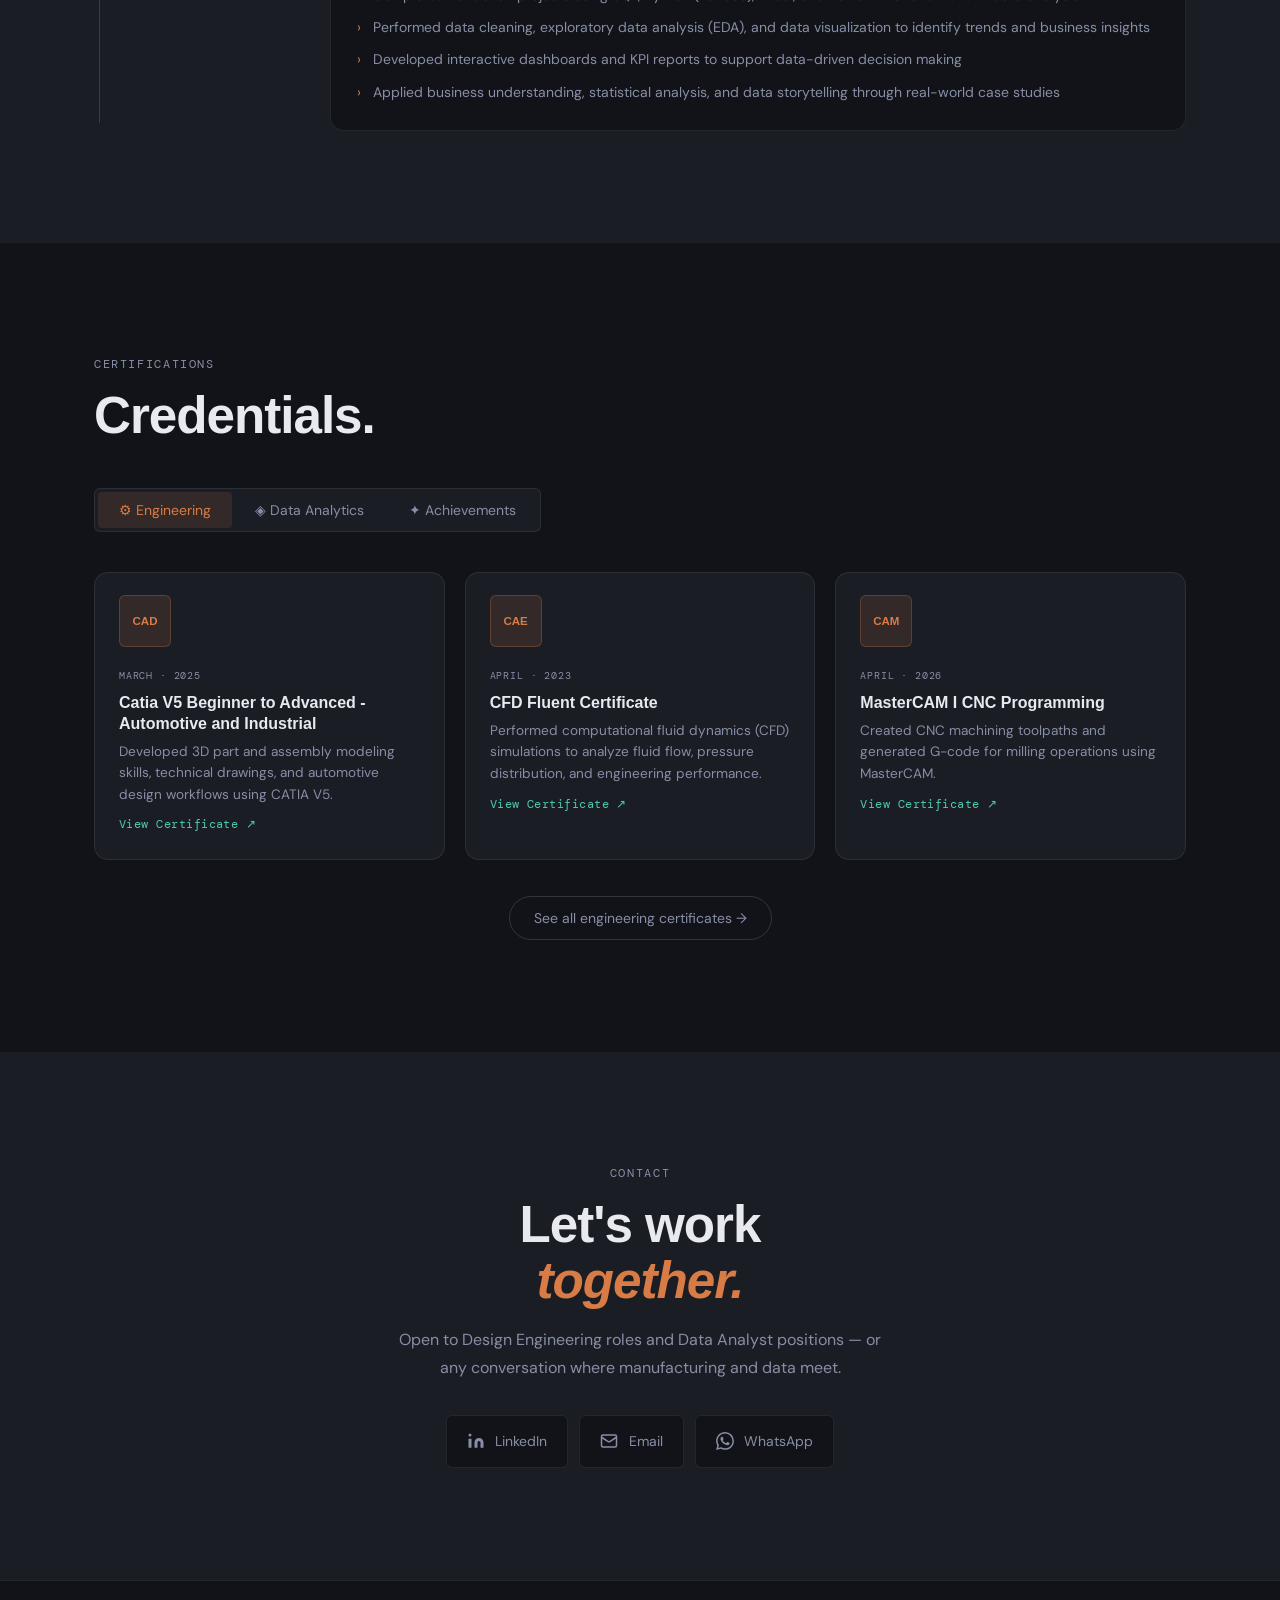
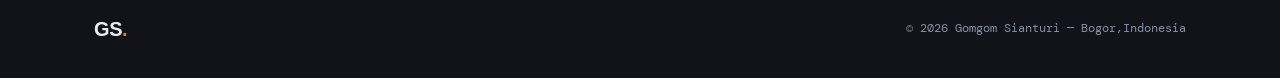
==== commit c64ebb63: "Add files via upload" ====
--- a/index.html
+++ b/index.html
@@ -311,6 +311,21 @@
 
           <article class="pcard">
             <div class="pcard-img ph-data">
+              <span><img src="images/portfolio-analytics-6.JPG" alt=""></span>
+            </div>
+            <div class="pcard-body">
+              <div class="pcard-tags"><span class="tag data-tag">Excel</span></div>
+              <h3>Diesshop Production Monitoring Dashboard</h3>
+              <p>Monitor weekly production activities, machine utilization, and operator workload across New Dies, Repair Dies, and Non-Dies.</p>
+              <div class="pcard-tools">
+                <span>Excel</span>
+              </div>
+              <button class="pcard-cta data-cta" onclick="openModal('data6')">Case Study →</button>
+            </div>
+          </article>
+
+         <article class="pcard">
+            <div class="pcard-img ph-data">
               <span><img src="images/portfolio-analytics-1.JPG" alt=""></span>
             </div>
             <div class="pcard-body">
@@ -336,21 +351,6 @@
                 <span>Python</span><span>Pandas</span><span>Matplotlib</span><span>Numpy</span><span>Spreadsheet</span>
               </div>
               <button class="pcard-cta data-cta" onclick="openModal('data2')">Case Study →</button>
-            </div>
-          </article>
-
-          <article class="pcard">
-            <div class="pcard-img ph-data">
-              <span><img src="images/portfolio-analytics-3.JPG " alt=""></span>
-            </div>
-            <div class="pcard-body">
-              <div class="pcard-tags"><span class="tag data-tag">SQL · Spreadsheet</span></div>
-              <h3>Sales Performance Analysis Using SQL</h3>
-              <p>Analyzed customer purchasing behaviour, identify high-value customers, evaluate repeat purchase patterns, and determine which product categories contribute the most to overall revenue.</p>
-              <div class="pcard-tools">
-                <span>SQL</span><span>Spreadsheet</span><span>Power BI</span>
-              </div>
-              <button class="pcard-cta data-cta" onclick="openModal('data3')">Case Study →</button>
             </div>
           </article>
 
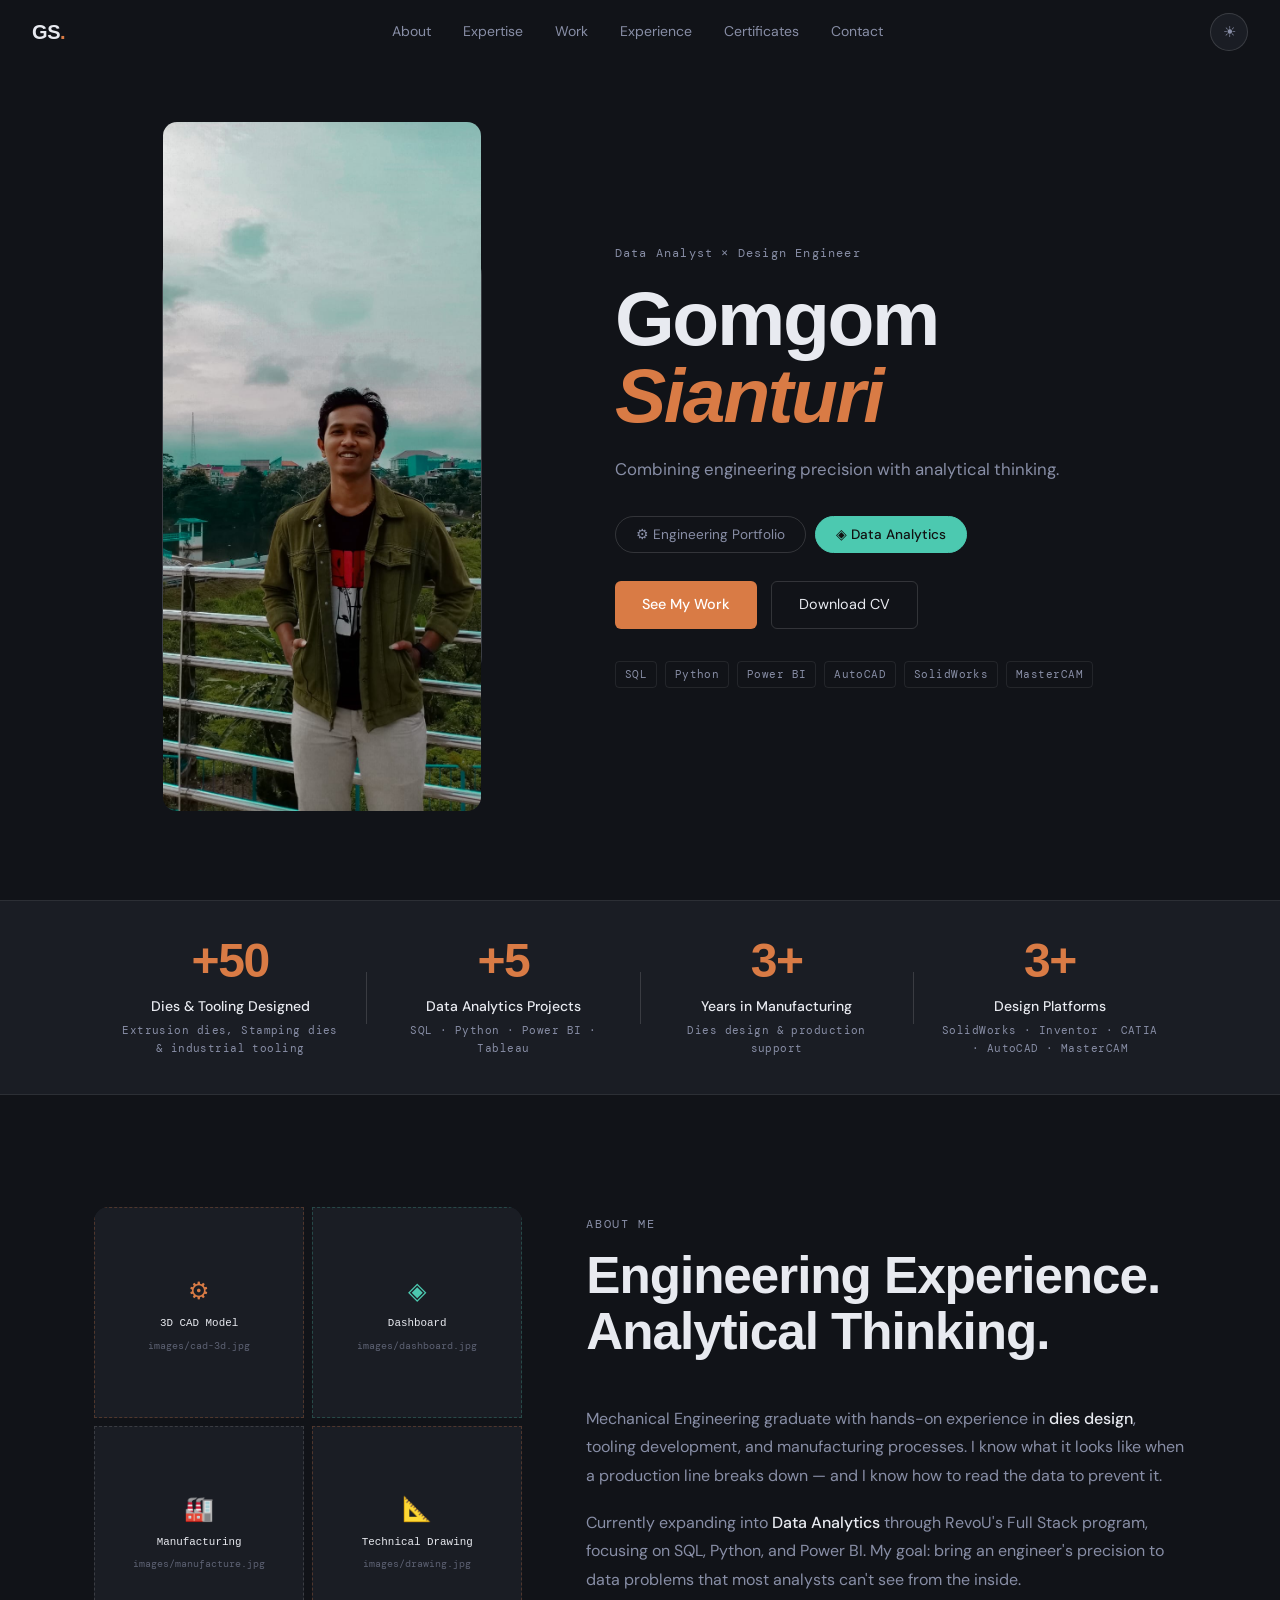
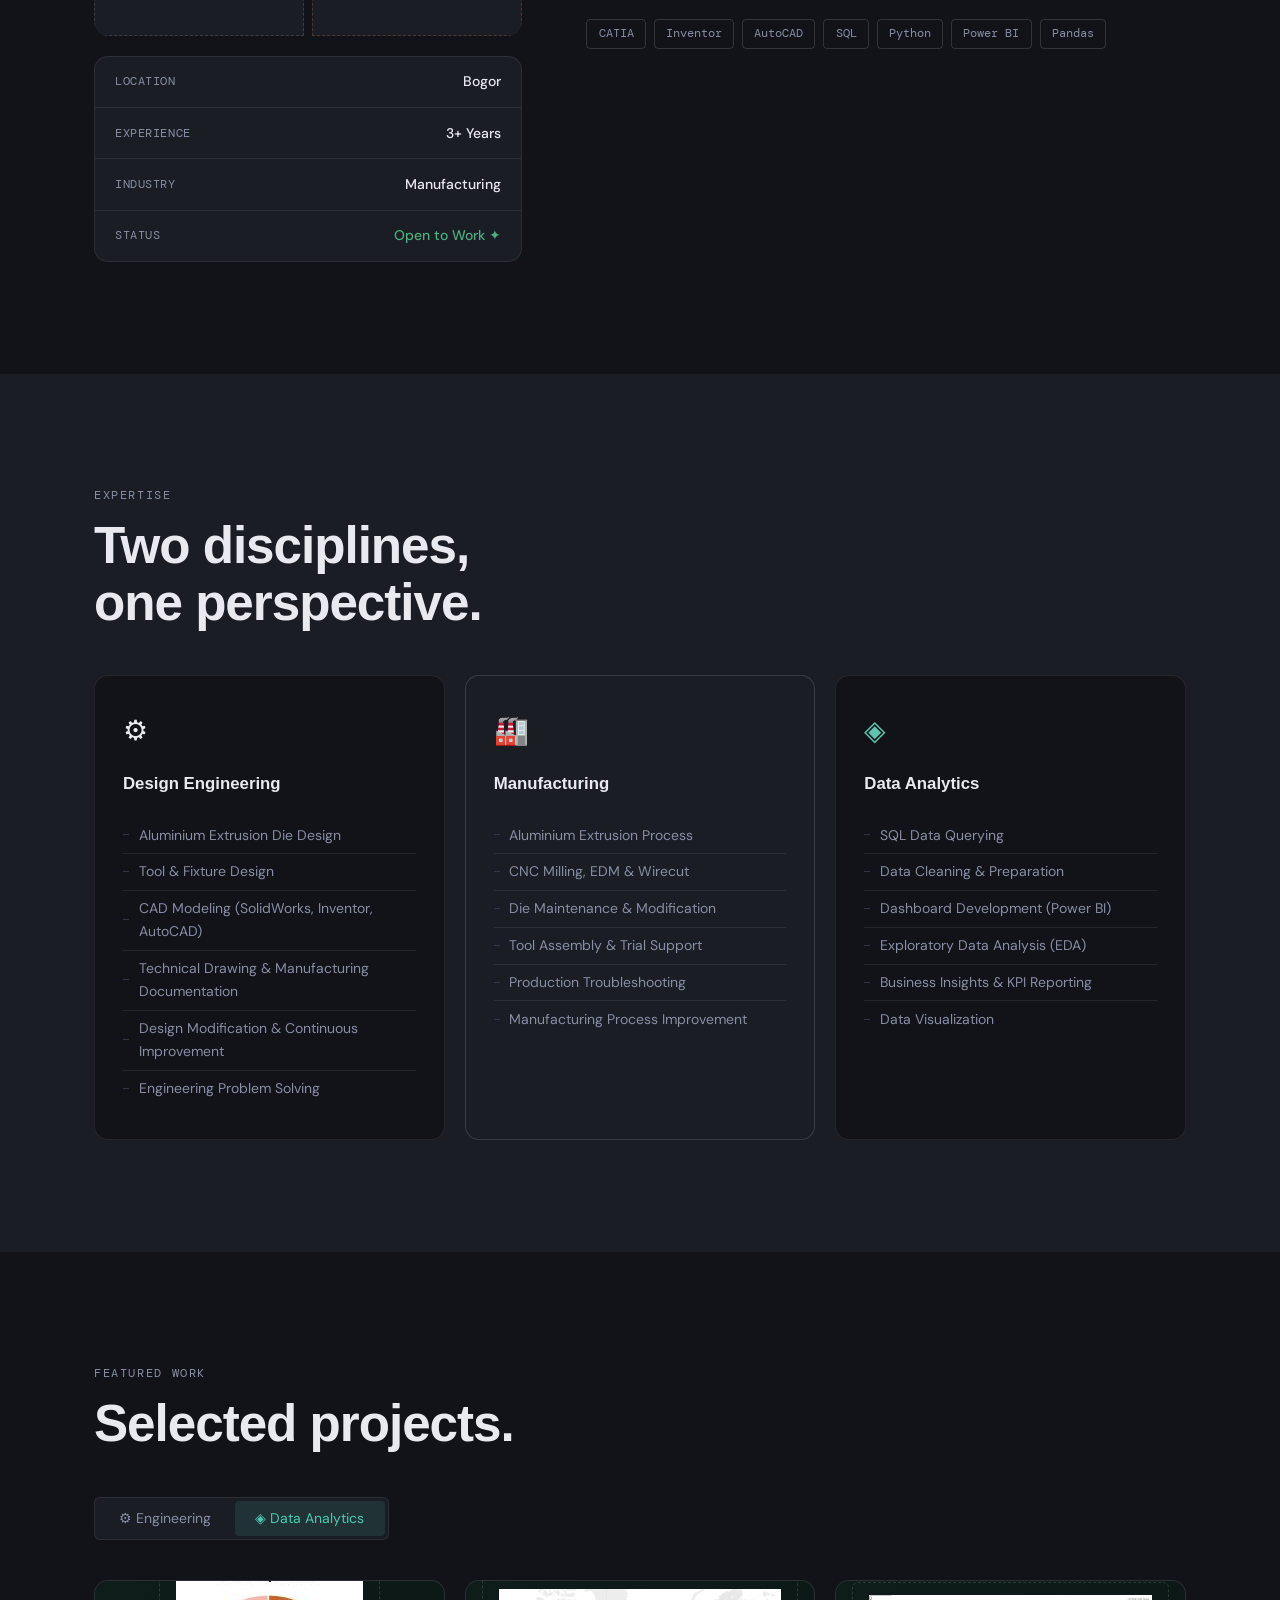
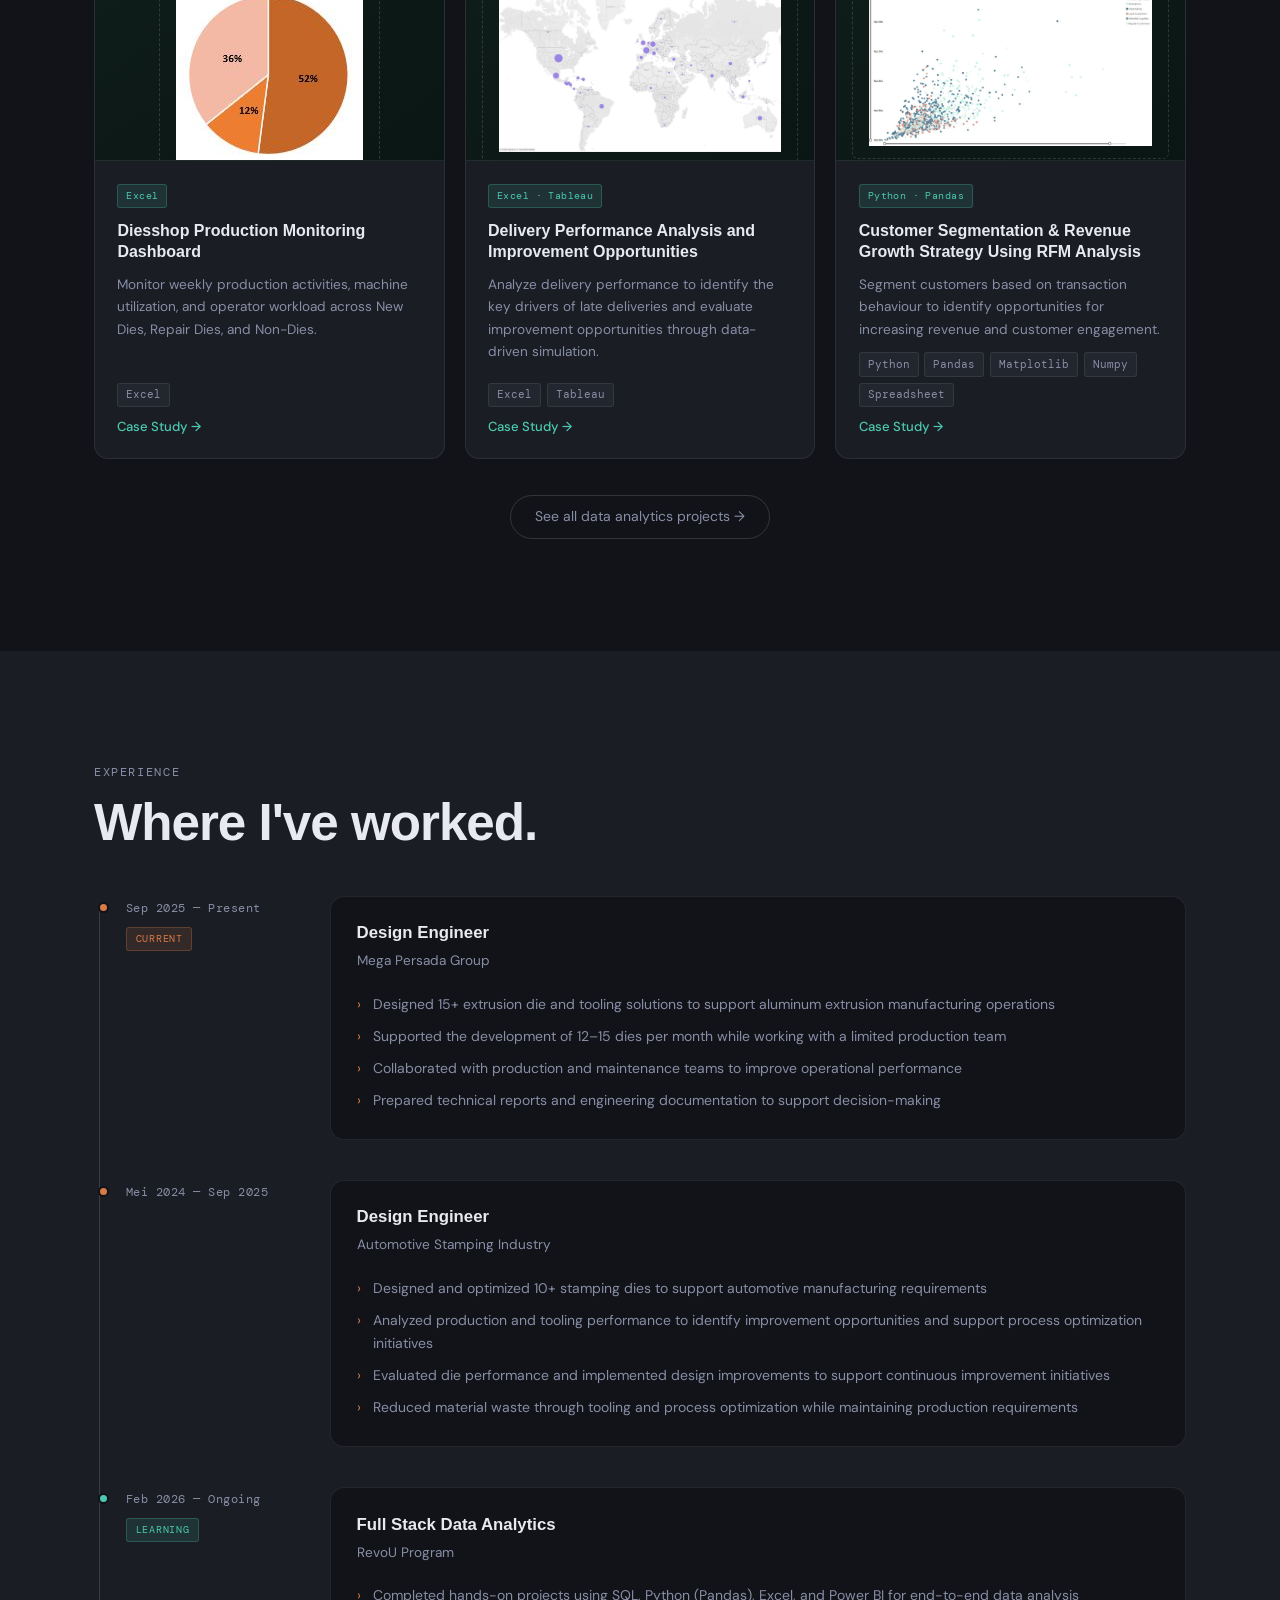
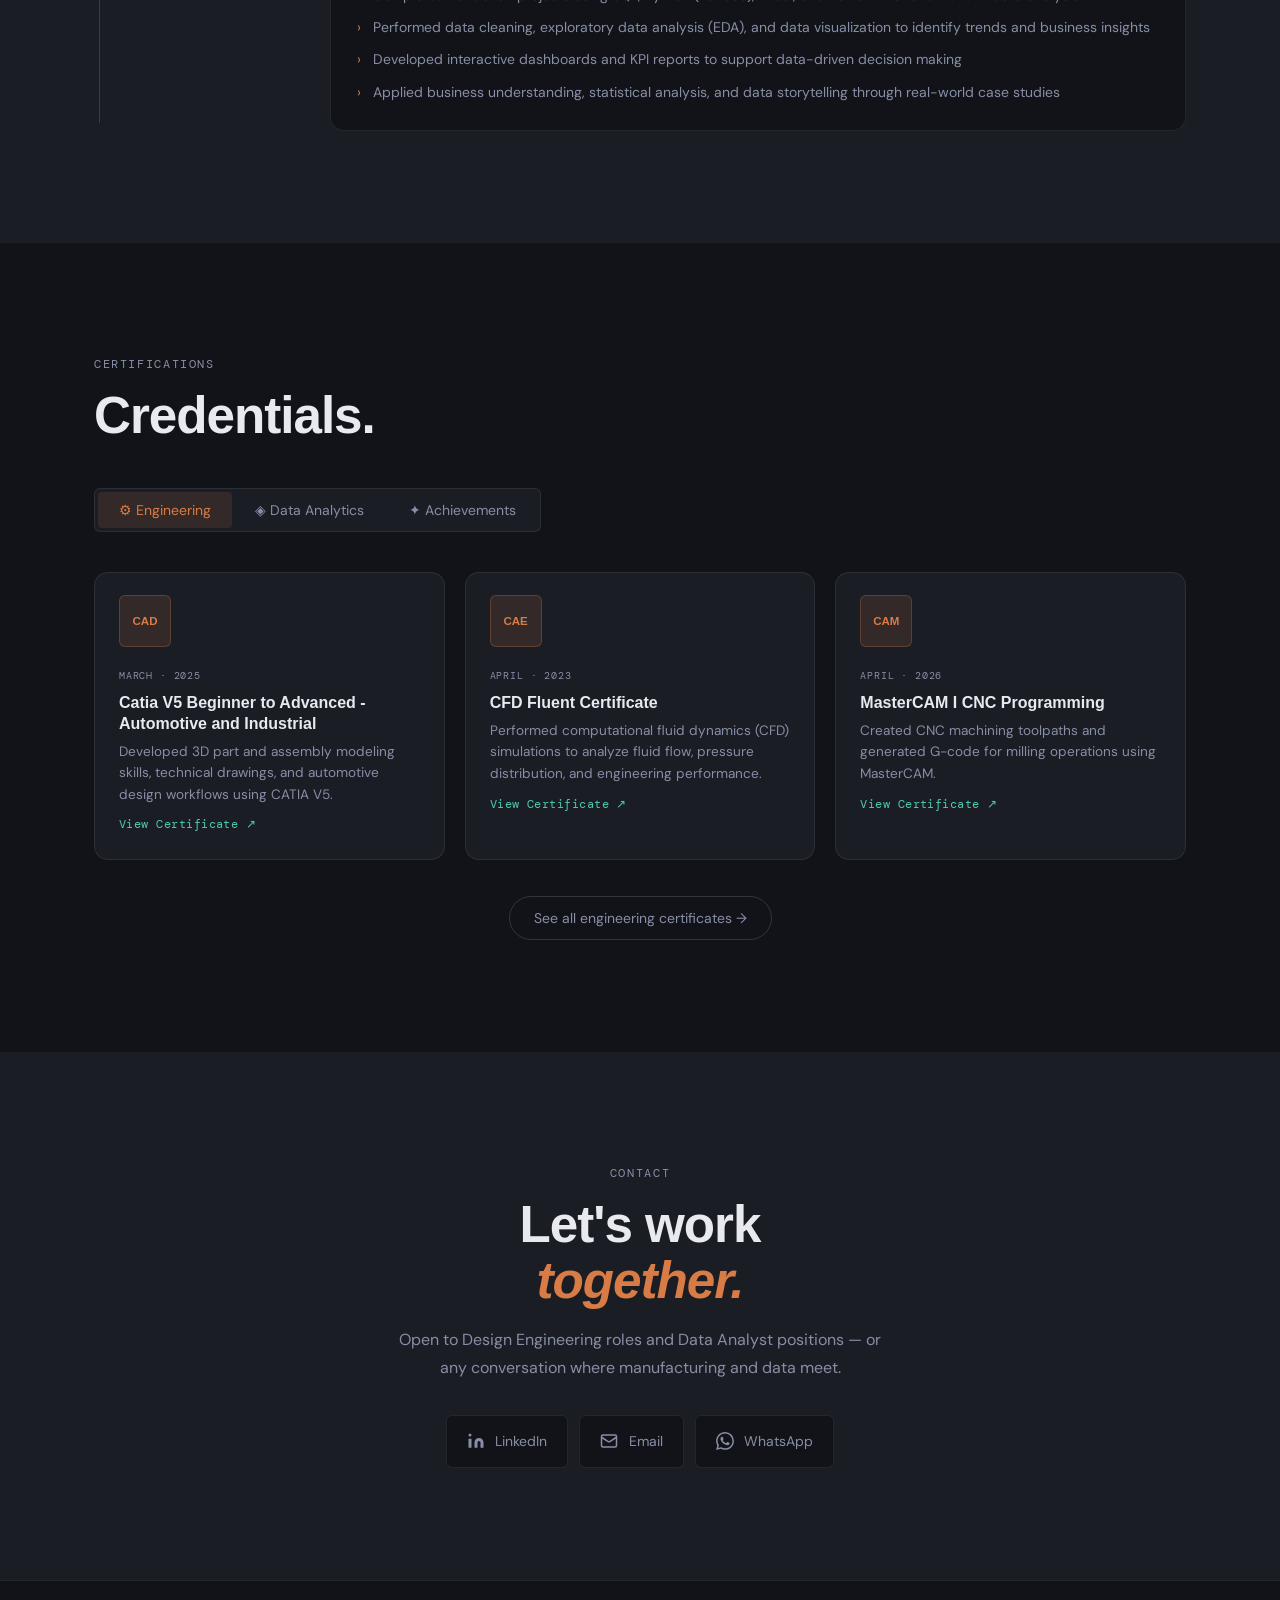
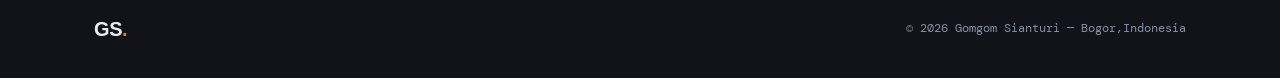
==== commit 60096318: "Add files via upload" ====
--- a/index.html
+++ b/index.html
@@ -74,7 +74,7 @@
       <div class="hero-actions">
         <a href="#projects" class="cta-main">See My Work</a>
         <!-- 📄 CV: Ganti href ke path CV kamu, mis: assets/Gomgom_CV.pdf -->
-        <a href="assets/Gomgom_CV.pdf" class="cta-ghost" target="_blank">Download CV</a>
+        <a href="assets/Gomgom Suryadi Sianturi - DA.pdf" class="cta-ghost" target="_blank">Download CV</a>
       </div>
 
       <div class="hero-chips">
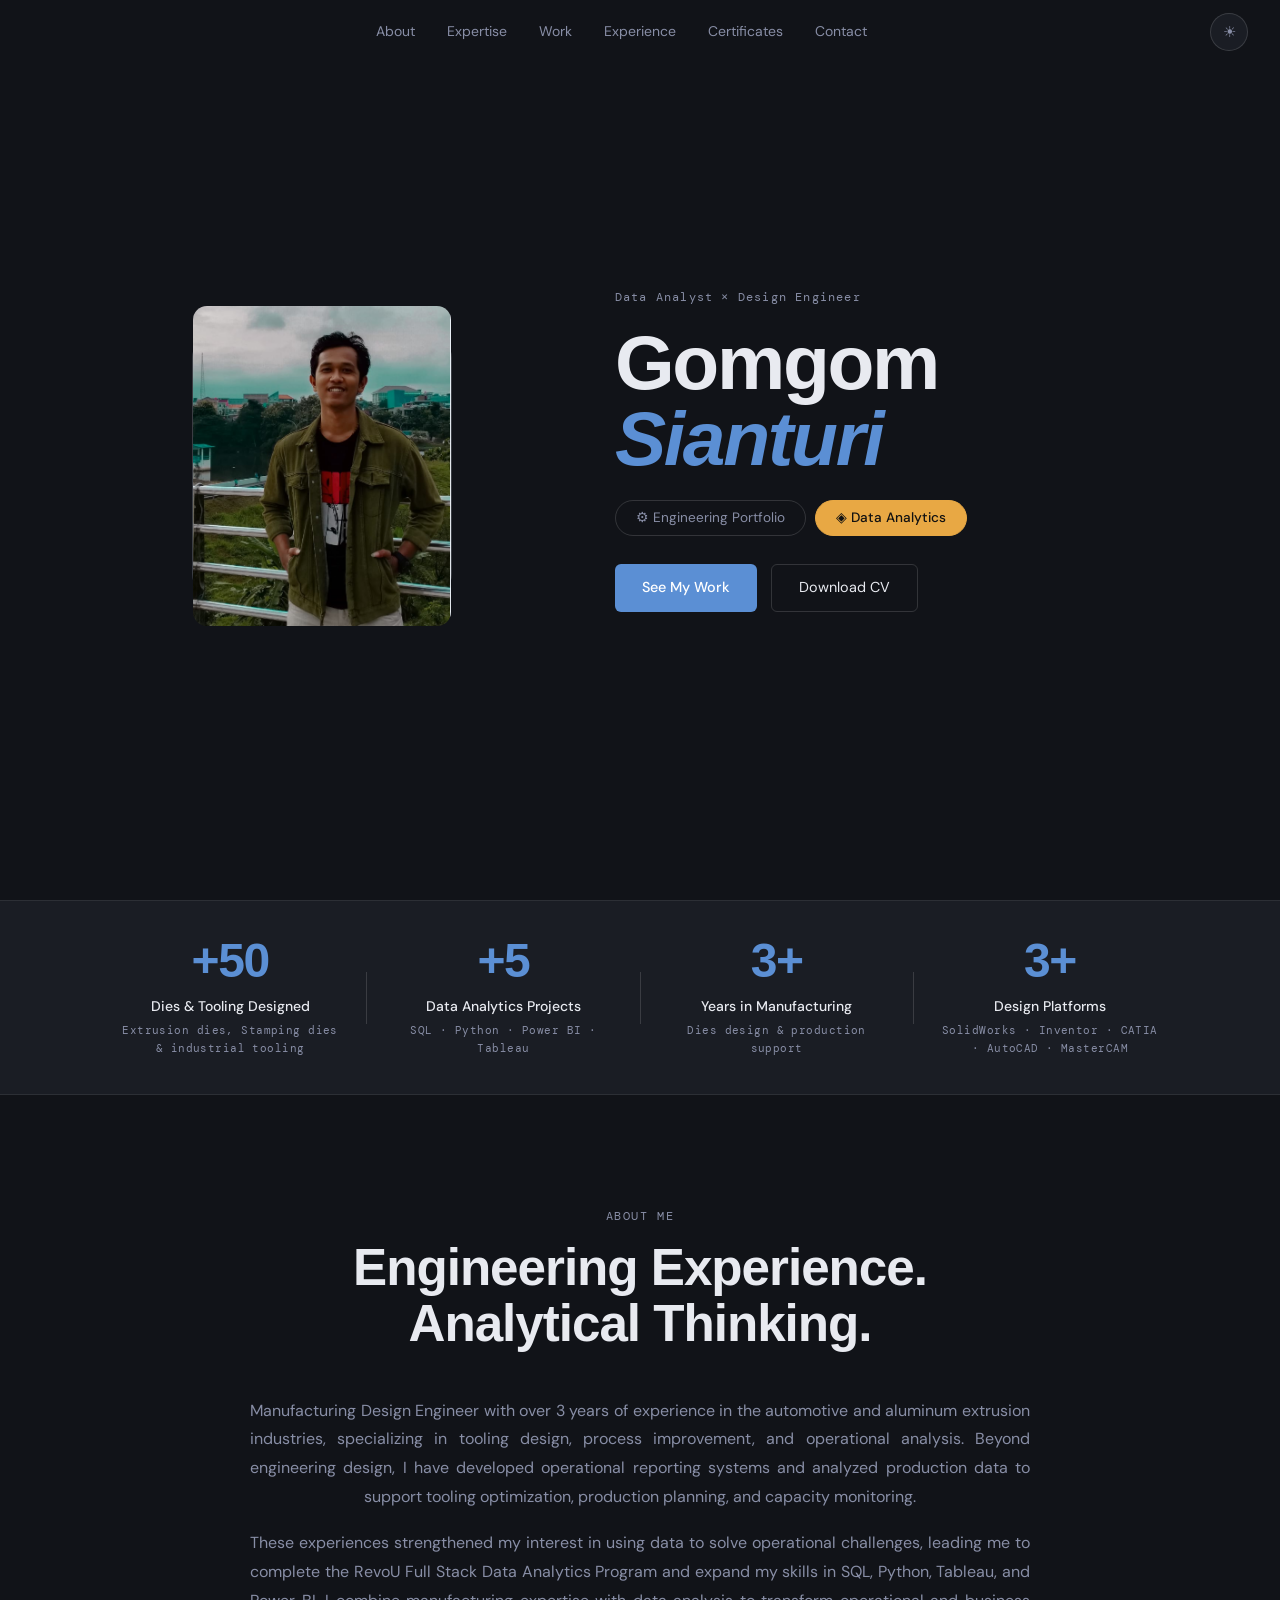
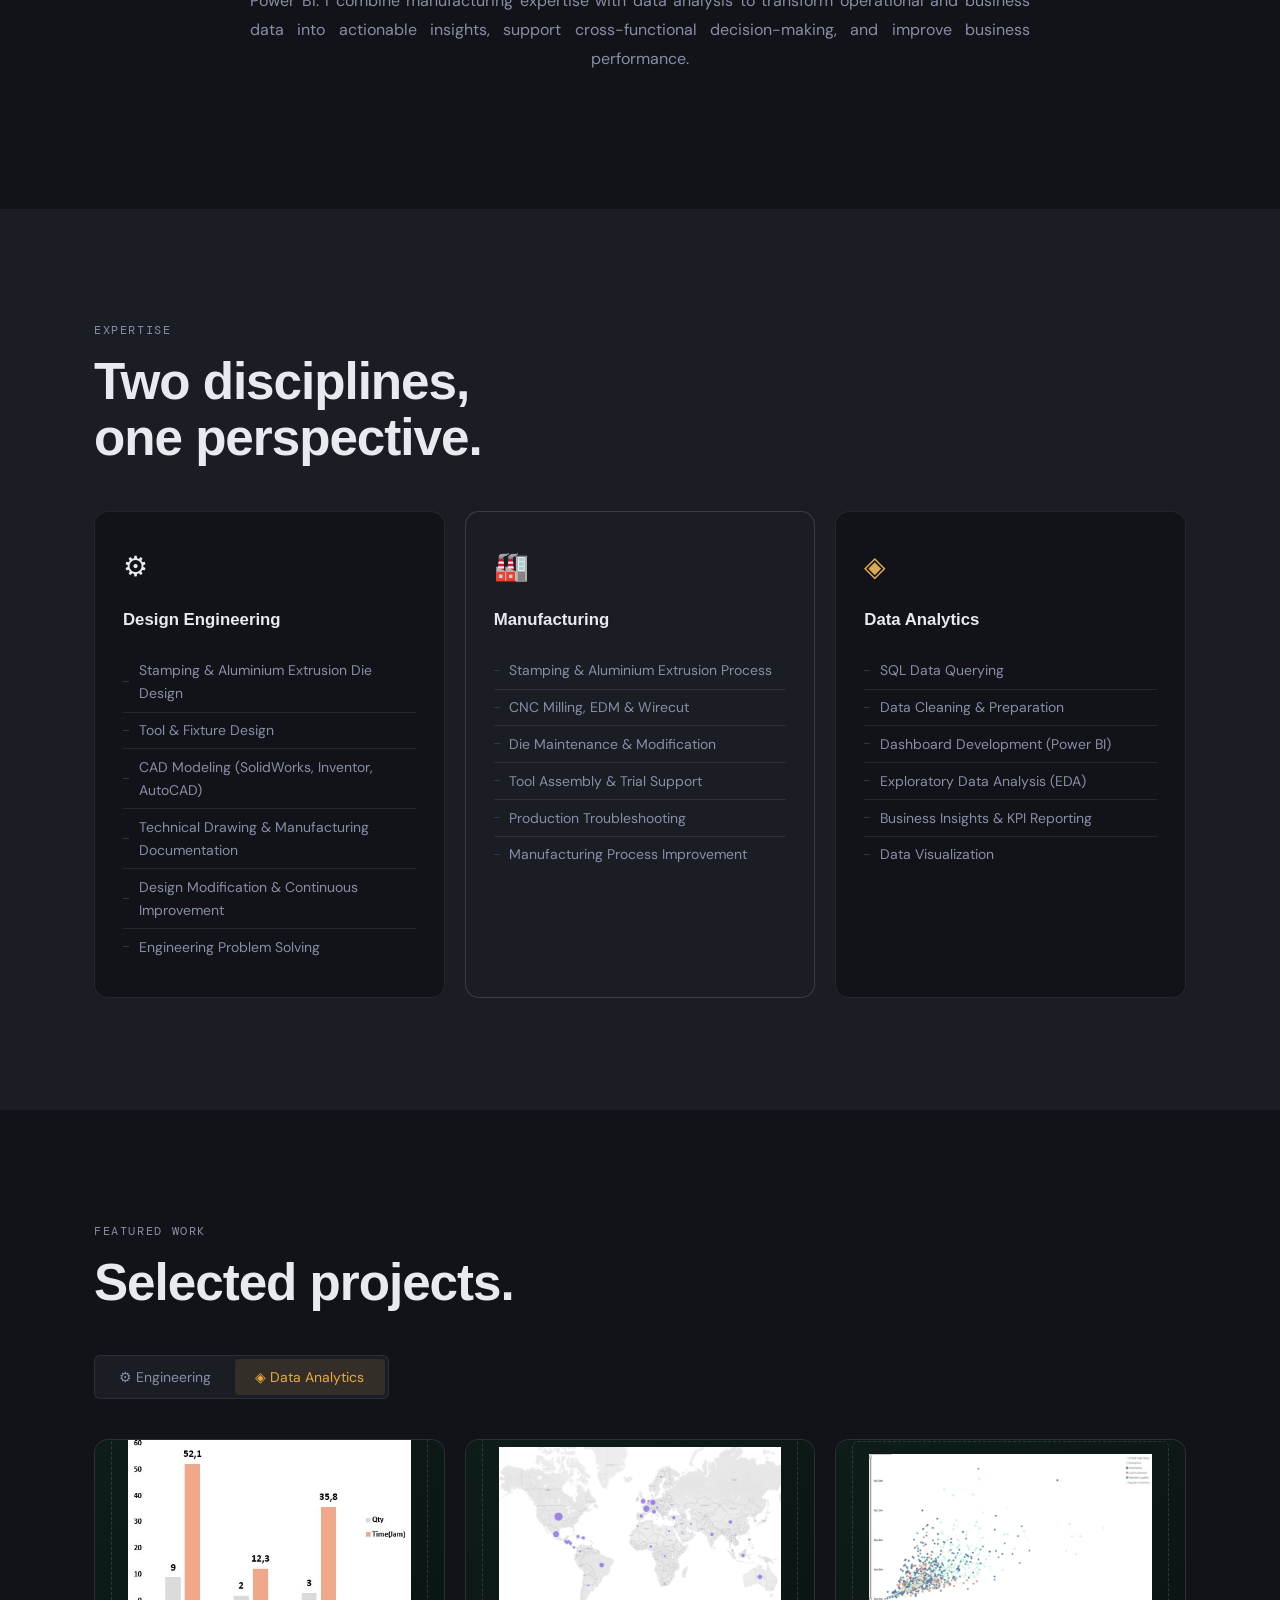
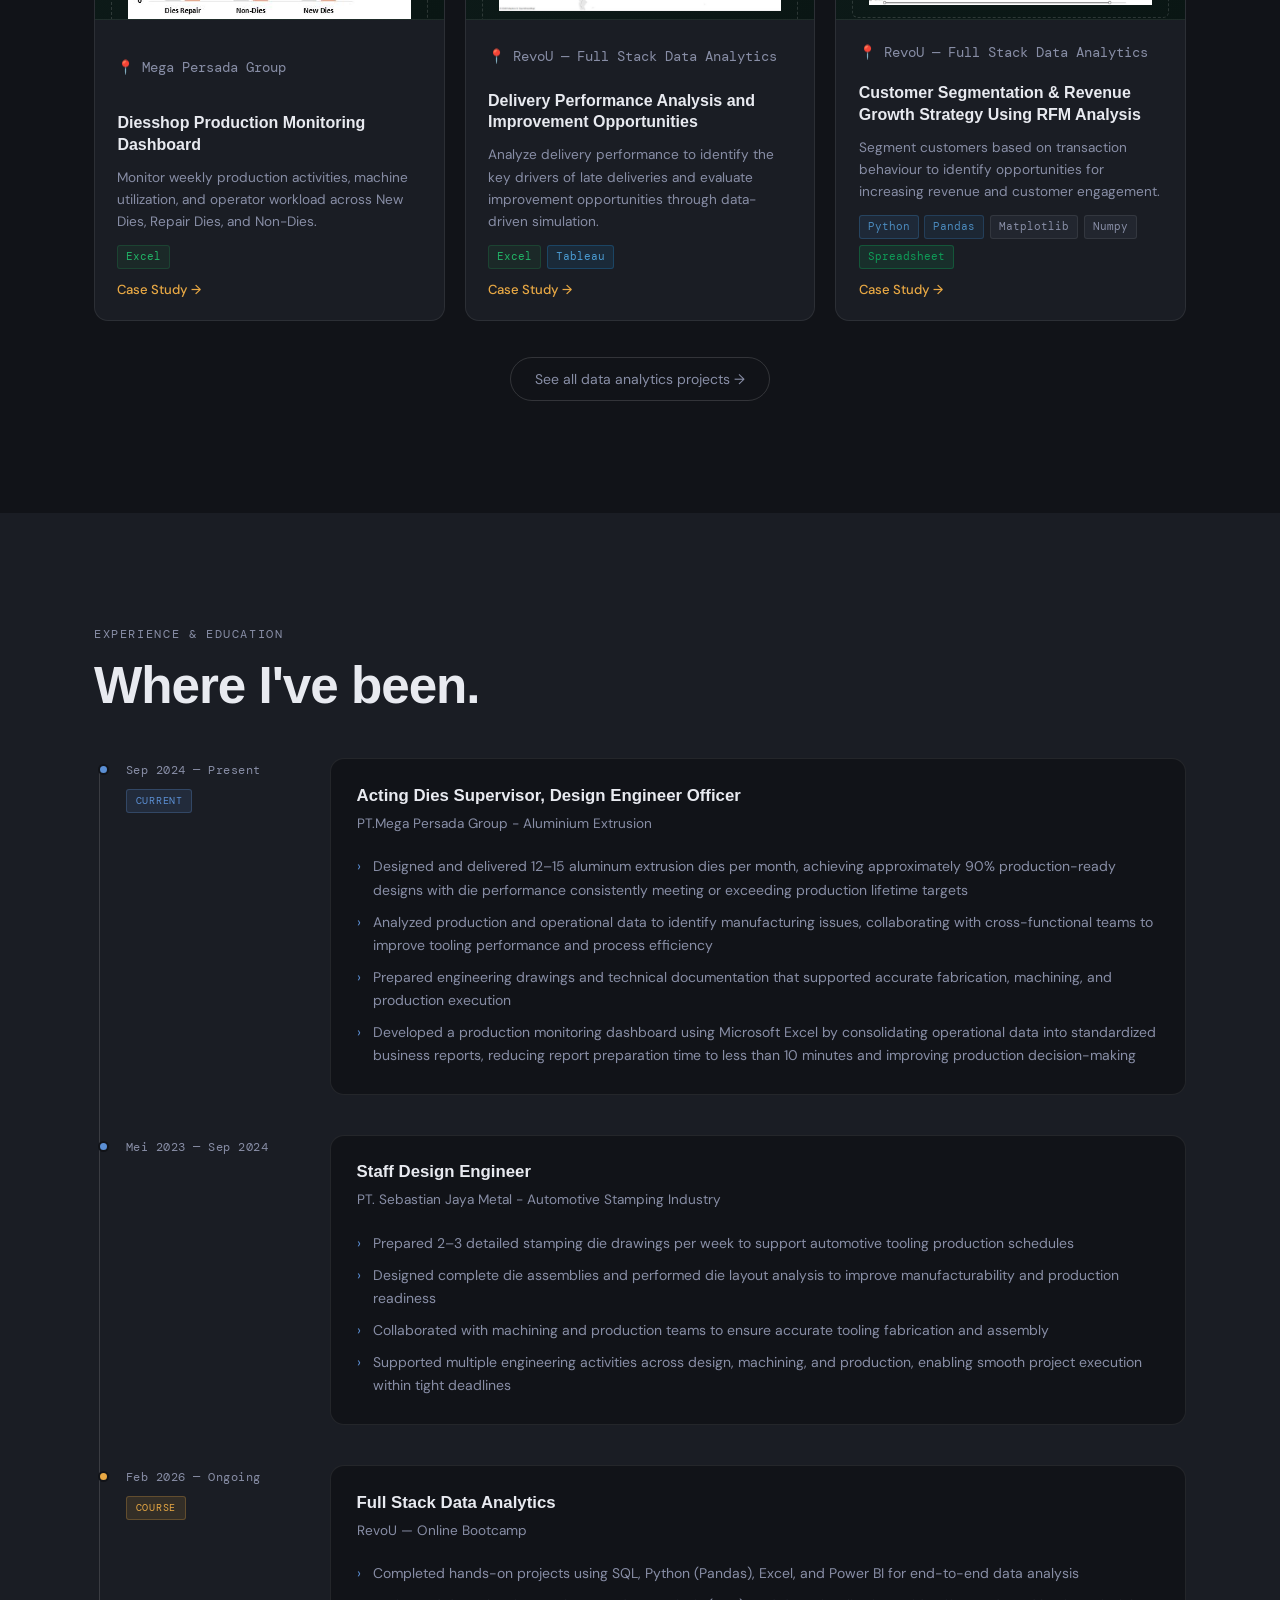
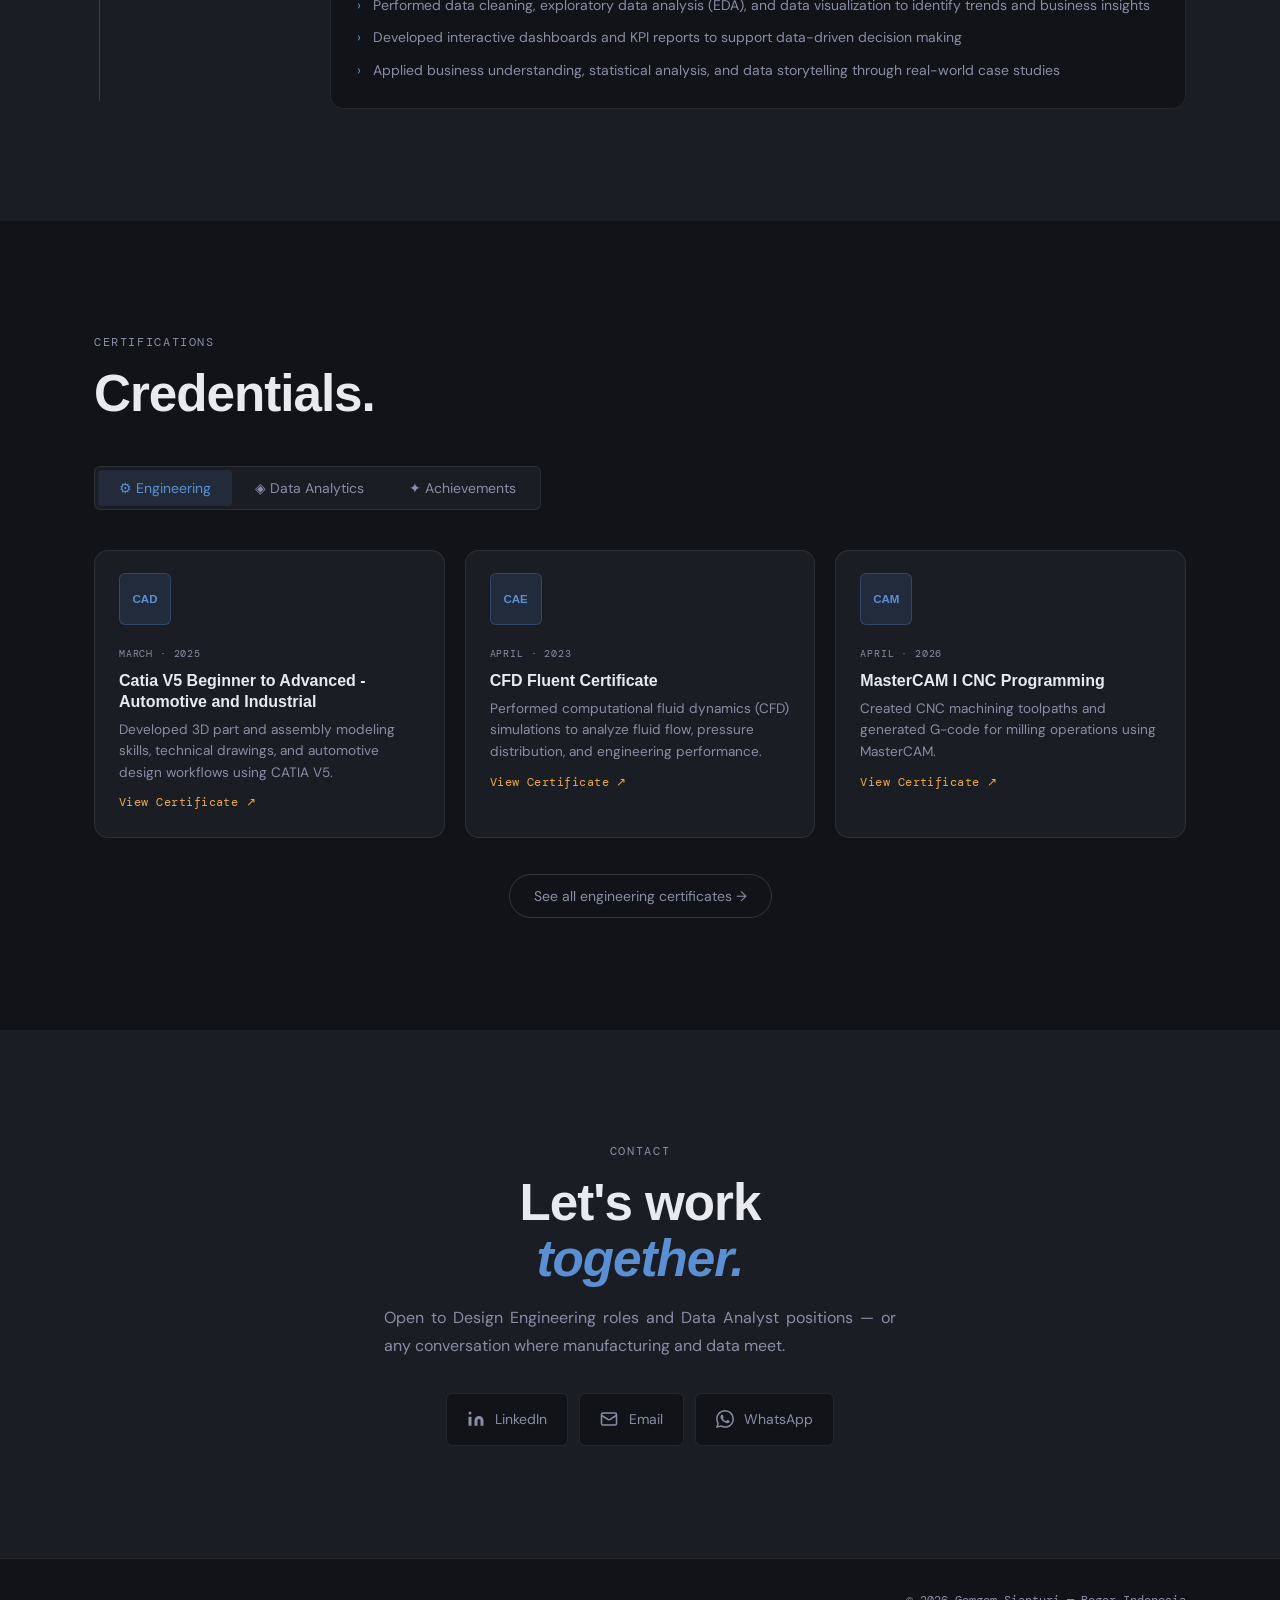
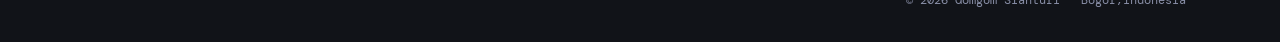
==== commit c401d4f9: "Add files via upload" ====
--- a/index.html
+++ b/index.html
@@ -13,7 +13,7 @@
 
   <!-- ─── NAVBAR ──────────────────────────────── -->
   <nav id="navbar">
-    <a class="nav-logo" href="index.html">GS<span class="dot">.</span></a>
+    <a class="nav-logo" href="index.html"><span class="dot"></span></a>
     <div class="nav-center">
       <a href="#about">About</a>
       <a href="#whatido">Expertise</a>
@@ -57,10 +57,6 @@
         Gomgom<br>
         <em>Sianturi</em>
       </h1>
-      <p class="hero-tagline">
-        <!-- ✏️ TAGLINE: Edit kalimat ini sesuai kepribadian kamu -->
-        Combining engineering precision with analytical thinking.
-      </p>
 
       <div class="hero-switch">
         <button class="switch-pill" id="heroEngBtn" onclick="heroSwitch('eng')">
@@ -77,10 +73,7 @@
         <a href="assets/Gomgom Suryadi Sianturi - DA.pdf" class="cta-ghost" target="_blank">Download CV</a>
       </div>
 
-      <div class="hero-chips">
-        <span>SQL</span><span>Python</span><span>Power BI</span>
-        <span>AutoCAD</span><span>SolidWorks</span><span>MasterCAM</span>
-      </div>
+
     </div>
   </section>
 
@@ -123,64 +116,18 @@
 
   <!-- ─── ABOUT ─────────────────────────────────── -->
   <section id="about">
-    <div class="container about-grid">
-      <div class="about-img-col">
-        <!-- 🖼️ KOLASE 2x2: Ganti src tiap gambar dengan path foto asli kamu -->
-        <div class="about-collage">
-          <div class="collage-item">
-            <!-- 🖼️ Ganti dengan: <img src="images/cad-3d.jpg" alt="3D CAD"> -->
-            <div class="collage-ph">
-              <span class="collage-icon">⚙</span>
-              <span class="collage-label">3D CAD Model</span>
-              <span class="collage-hint">images/cad-3d.jpg</span>
-            </div>
-          </div>
-          <div class="collage-item">
-            <!-- 🖼️ Ganti dengan: <img src="images/dashboard.jpg" alt="Dashboard"> -->
-            <div class="collage-ph">
-              <span class="collage-icon">◈</span>
-              <span class="collage-label">Dashboard</span>
-              <span class="collage-hint">images/dashboard.jpg</span>
-            </div>
-          </div>
-          <div class="collage-item">
-            <!-- 🖼️ Ganti dengan: <img src="images/manufacture.jpg" alt="Manufacturing"> -->
-            <div class="collage-ph">
-              <span class="collage-icon">🏭</span>
-              <span class="collage-label">Manufacturing</span>
-              <span class="collage-hint">images/manufacture.jpg</span>
-            </div>
-          </div>
-          <div class="collage-item">
-            <!-- 🖼️ Ganti dengan: <img src="images/drawing.jpg" alt="Technical Drawing"> -->
-            <div class="collage-ph">
-              <span class="collage-icon">📐</span>
-              <span class="collage-label">Technical Drawing</span>
-              <span class="collage-hint">images/drawing.jpg</span>
-            </div>
-          </div>
-        </div>
-        <div class="about-quick">
-          <!-- ✏️ Edit detail pribadi di sini -->
-          <div class="quick-row"><span>Location</span><b>Bogor</b></div>
-          <div class="quick-row"><span>Experience</span><b>3+ Years</b></div>
-          <div class="quick-row"><span>Industry</span><b>Manufacturing</b></div>
-          <div class="quick-row"><span>Status</span><b class="open-badge">Open to Work ✦</b></div>
-        </div>
-      </div>
-      <div class="about-text-col">
-        <p class="section-eyebrow">About Me</p>
-        <h2 class="section-title">Engineering Experience. <br>Analytical Thinking.</h2>
+    <div class="container about-solo">
+      <p class="section-eyebrow" style="text-align:center">About Me</p>
+      <h2 class="section-title" style="text-align:center">Engineering Experience.<br>Analytical Thinking.</h2>
+      <div class="about-solo-text">
         <!-- ✏️ BIO: Edit paragraf ini sesuai cerita kamu -->
         <p class="body-text">
-          Mechanical Engineering graduate with hands-on experience in <strong>dies design</strong>, tooling development, and manufacturing processes. I know what it looks like when a production line breaks down — and I know how to read the data to prevent it.
+          Manufacturing Design Engineer with over 3 years of experience in the automotive and aluminum extrusion industries, specializing in tooling design, process improvement, and operational analysis. Beyond engineering design, I have developed operational reporting systems and analyzed production data to support tooling optimization, production planning, and capacity monitoring.
         </p>
         <p class="body-text">
-          Currently expanding into <strong>Data Analytics</strong> through RevoU's Full Stack program, focusing on SQL, Python, and Power BI. My goal: bring an engineer's precision to data problems that most analysts can't see from the inside.
+          These experiences strengthened my interest in using data to solve operational challenges, leading me to complete the RevoU Full Stack Data Analytics Program and expand my skills in SQL, Python, Tableau, and Power BI. I combine manufacturing expertise with data analysis to transform operational and business data into actionable insights, support cross-functional decision-making, and improve business performance.
         </p>
-        <div class="about-tags">
-          <span>CATIA</span><span>Inventor</span><span>AutoCAD</span>
-          <span>SQL</span><span>Python</span><span>Power BI</span><span>Pandas</span>
+        <div class="about-tags" style="justify-content:center">
         </div>
       </div>
     </div>
@@ -198,11 +145,11 @@
           <h3>Design Engineering</h3>
           <ul>
             <!-- ✏️ Edit skill list sesuai pengalaman aktual kamu -->
-            <li> Aluminium Extrusion Die Design</li>
+            <li>Stamping & Aluminium Extrusion Die Design</li>
             <li>Tool & Fixture Design</li>
             <li>CAD Modeling (SolidWorks, Inventor, AutoCAD)</li>
             <li>Technical Drawing & Manufacturing Documentation</li>
-            <li> Design Modification & Continuous Improvement</li>
+            <li>Design Modification & Continuous Improvement</li>
             <li>Engineering Problem Solving</li>
           </ul>
         </div>
@@ -211,7 +158,7 @@
           <div class="exp-icon mfg-icon">🏭</div>
           <h3>Manufacturing</h3>
           <ul>
-            <li> Aluminium Extrusion Process</li>
+            <li>Stamping & Aluminium Extrusion Process</li>
             <li>CNC Milling, EDM & Wirecut</li>
             <li>Die Maintenance & Modification</li>
             <li>Tool Assembly & Trial Support</li>
@@ -253,19 +200,19 @@
         <div class="projects-row">
 
           <article class="pcard">
-            <!-- 🖼️ GAMBAR PROJECT: Ganti div placeholder dengan <img src="assets/project-eng1.jpg"> -->
             <div class="pcard-img ph-eng">
+              <!-- 🖼️ Ganti dengan: <img src="images/ex1.jpg" alt="Extrusion Die"> -->
               <span>🖼️ Foto / CAD render project ini</span>
             </div>
             <div class="pcard-body">
-              <div class="pcard-tags"><span class="tag eng-tag">Dies Design</span></div>
-              <!-- ✏️ Edit judul, deskripsi, dan tools tiap project -->
-              <h3>Aluminium Extrusion Die Design</h3>
+              <div class="pcard-tags"><span class="tag eng-tag">Dies</span><span class="tag eng-tag">Extrusion</span></div>
+              <h3>Aluminium Profile Extrusion Die — Type A</h3>
               <p>Designed dies for aluminium profile extrusion at Mega Persada Group. Optimised die land geometry to ensure consistent cross-section and surface finish.</p>
               <div class="pcard-tools">
-                <span>CATIA</span><span>Inventor</span><span>AutoCAD</span>
+                <span data-tool="CATIA">CATIA</span><span data-tool="Inventor">Inventor</span><span data-tool="AutoCAD">AutoCAD</span>
               </div>
-              <button class="pcard-cta eng-cta" onclick="openModal('eng1')">Case Study →</button>
+              <!-- ID harus sama dengan id project di ENG_PROJECTS di main.js -->
+              <button class="pcard-cta eng-cta" onclick="openEngModal('ex1')">Case Study →</button>
             </div>
           </article>
 
@@ -274,28 +221,30 @@
               <span>🖼️ Foto / gambar technical drawing</span>
             </div>
             <div class="pcard-body">
-              <div class="pcard-tags"><span class="tag eng-tag">Tool Design</span></div>
-              <h3>Custom Maintenance Tool Design</h3>
-              <p>Designed specialised tools for maintenance of automotive stamping dies. Validated structurally with ANSYS before workshop fabrication.</p>
+              <div class="pcard-tags"><span class="tag eng-tag">Industrial Tooling</span></div>
+              <h3>✏️ Nama Project Tooling Featured</h3>
+              <p>✏️ Deskripsi singkat project tooling yang mau ditampilkan di homepage.</p>
               <div class="pcard-tools">
-                <span>SolidWorks</span><span>ANSYS</span><span>AutoCAD</span>
+                <span>✏️ Tool</span><span>✏️ Tool</span>
               </div>
-              <button class="pcard-cta eng-cta" onclick="openModal('eng2')">Case Study →</button>
+              <!-- ✏️ Ganti 'tl1' dengan ID project tooling yang mau difeatured -->
+              <button class="pcard-cta eng-cta" onclick="openEngModal('tl1')">Case Study →</button>
             </div>
           </article>
 
           <article class="pcard">
             <div class="pcard-img ph-eng">
-              <span>🖼️ Foto dies / stamping press</span>
+              <span>🖼️ Foto project showcase / naval</span>
             </div>
             <div class="pcard-body">
-              <div class="pcard-tags"><span class="tag eng-tag">Stamping</span></div>
-              <h3>Progressive Die Maintenance & Redesign</h3>
-              <p>Diagnosed wear patterns and proposed design improvements to extend die lifespan in high-volume automotive stamping production.</p>
+              <div class="pcard-tags"><span class="tag eng-tag">Showcase</span></div>
+              <h3>✏️ Nama Project Showcase Featured</h3>
+              <p>✏️ Deskripsi singkat project showcase yang mau ditampilkan di homepage.</p>
               <div class="pcard-tools">
-                <span>CATIA</span><span>Technical Drawing</span>
+                <span>✏️ Tool</span>
               </div>
-              <button class="pcard-cta eng-cta" onclick="openModal('eng3')">Case Study →</button>
+              <!-- ✏️ Ganti 'sc1' dengan ID project yang mau difeatured -->
+              <button class="pcard-cta eng-cta" onclick="openEngModal('sc1')">Case Study →</button>
             </div>
           </article>
 
@@ -314,11 +263,11 @@
               <span><img src="images/portfolio-analytics-6.JPG" alt=""></span>
             </div>
             <div class="pcard-body">
-              <div class="pcard-tags"><span class="tag data-tag">Excel</span></div>
+              <p class="pcard-location">📍 Mega Persada Group</p>
               <h3>Diesshop Production Monitoring Dashboard</h3>
               <p>Monitor weekly production activities, machine utilization, and operator workload across New Dies, Repair Dies, and Non-Dies.</p>
               <div class="pcard-tools">
-                <span>Excel</span>
+                <span data-tool="Excel">Excel</span>
               </div>
               <button class="pcard-cta data-cta" onclick="openModal('data6')">Case Study →</button>
             </div>
@@ -329,11 +278,11 @@
               <span><img src="images/portfolio-analytics-1.JPG" alt=""></span>
             </div>
             <div class="pcard-body">
-              <div class="pcard-tags"><span class="tag data-tag">Excel · Tableau</span></div>
+              <p class="pcard-location">📍 RevoU — Full Stack Data Analytics</p>
               <h3>Delivery Performance Analysis and Improvement Opportunities</h3>
               <p>Analyze delivery performance to identify the key drivers of late deliveries and evaluate improvement opportunities through data-driven simulation.</p>
               <div class="pcard-tools">
-                <span>Excel</span><span>Tableau</span>
+                <span data-tool="Excel">Excel</span><span data-tool="Tableau">Tableau</span>
               </div>
               <button class="pcard-cta data-cta" onclick="openModal('data1')">Case Study →</button>
             </div>
@@ -344,11 +293,11 @@
               <span><img src="images/portfolio-analytics-2.JPG" alt=""></span>
             </div>
             <div class="pcard-body">
-              <div class="pcard-tags"><span class="tag data-tag">Python · Pandas</span></div>
+              <p class="pcard-location">📍 RevoU — Full Stack Data Analytics</p>
               <h3>Customer Segmentation & Revenue Growth Strategy Using RFM Analysis</h3>
               <p>Segment customers based on transaction behaviour to identify opportunities for increasing revenue and customer engagement.</p>
               <div class="pcard-tools">
-                <span>Python</span><span>Pandas</span><span>Matplotlib</span><span>Numpy</span><span>Spreadsheet</span>
+                <span data-tool="Python">Python</span><span data-tool="Pandas">Pandas</span><span>Matplotlib</span><span>Numpy</span><span data-tool="Spreadsheet">Spreadsheet</span>
               </div>
               <button class="pcard-cta data-cta" onclick="openModal('data2')">Case Study →</button>
             </div>
@@ -366,27 +315,27 @@
   <!-- ─── EXPERIENCE ────────────────────────────── -->
   <section id="experience" class="alt-bg">
     <div class="container">
-      <p class="section-eyebrow">Experience</p>
-      <h2 class="section-title">Where I've worked.</h2>
+      <p class="section-eyebrow">Experience & Education</p>
+      <h2 class="section-title">Where I've been.</h2>
       <div class="timeline">
 
         <div class="tl-item">
           <div class="tl-dot eng-dot"></div>
           <div class="tl-meta">
             <!-- ✏️ Edit tanggal kerja -->
-            <span class="tl-year mono">Sep 2025 — Present</span>
+            <span class="tl-year mono">Sep 2024 — Present</span>
             <span class="tl-badge eng-badge">Current</span>
           </div>
           <div class="tl-card">
             <!-- ✏️ Edit nama posisi dan perusahaan -->
-            <h3>Design Engineer</h3>
-            <h4>Mega Persada Group</h4>
+            <h3>Acting Dies Supervisor, Design Engineer Officer</h3>
+            <h4>PT.Mega Persada Group  - Aluminium Extrusion</h4>
             <ul>
               <!-- ✏️ Edit bullet point pekerjaan -->
-              <li>Designed 15+ extrusion die and tooling solutions to support aluminum extrusion manufacturing operations</li>
-              <li>Supported the development of 12–15 dies per month while working with a limited production team</li>
-              <li>Collaborated with production and maintenance teams to improve operational performance</li>
-              <li>Prepared technical reports and engineering documentation to support decision-making</li>
+              <li>Designed and delivered 12–15 aluminum extrusion dies per month, achieving approximately 90% production-ready designs with die performance consistently meeting or exceeding production lifetime targets</li>
+              <li>Analyzed production and operational data to identify manufacturing issues, collaborating with cross-functional teams to improve tooling performance and process efficiency</li>
+              <li>Prepared engineering drawings and technical documentation that supported accurate fabrication, machining, and production execution</li>
+              <li>Developed a production monitoring dashboard using Microsoft Excel by consolidating operational data into standardized business reports, reducing report preparation time to less than 10 minutes and improving production decision-making</li>
             </ul>
           </div>
         </div>
@@ -394,17 +343,17 @@
         <div class="tl-item">
           <div class="tl-dot eng-dot"></div>
           <div class="tl-meta">
-            <span class="tl-year mono">Mei 2024 — Sep 2025</span>
+            <span class="tl-year mono">Mei 2023 — Sep 2024</span>
           </div>
           <div class="tl-card">
-            <h3>Design Engineer</h3>
+            <h3>Staff Design Engineer</h3>
             <!-- ✏️ Ganti nama perusahaan jika boleh disebutkan -->
-            <h4>Automotive Stamping Industry</h4>
+            <h4>PT. Sebastian Jaya Metal - Automotive Stamping Industry</h4>
             <ul>
-              <li>Designed and optimized 10+ stamping dies to support automotive manufacturing requirements</li>
-              <li>Analyzed production and tooling performance to identify improvement opportunities and support process optimization initiatives</li>
-              <li>Evaluated die performance and implemented design improvements to support continuous improvement initiatives</li>
-              <li>Reduced material waste through tooling and process optimization while maintaining production requirements</li>
+              <li>Prepared 2–3 detailed stamping die drawings per week to support automotive tooling production schedules</li>
+              <li>Designed complete die assemblies and performed die layout analysis to improve manufacturability and production readiness</li>
+              <li>Collaborated with machining and production teams to ensure accurate tooling fabrication and assembly</li>
+              <li>Supported multiple engineering activities across design, machining, and production, enabling smooth project execution within tight deadlines</li>
             </ul>
           </div>
         </div>
@@ -413,11 +362,11 @@
           <div class="tl-dot data-dot"></div>
           <div class="tl-meta">
             <span class="tl-year mono">Feb 2026 — Ongoing</span>
-            <span class="tl-badge data-badge">Learning</span>
+            <span class="tl-badge data-badge">Course</span>
           </div>
           <div class="tl-card">
             <h3>Full Stack Data Analytics</h3>
-            <h4>RevoU Program</h4>
+            <h4>RevoU — Online Bootcamp</h4>
             <ul>
               <li>Completed hands-on projects using SQL, Python (Pandas), Excel, and Power BI for end-to-end data analysis</li>
               <li>Performed data cleaning, exploratory data analysis (EDA), and data visualization to identify trends and business insights</li>
@@ -593,14 +542,14 @@
 
   <footer>
     <div class="container footer-inner">
-      <span class="nav-logo">GS<span class="dot">.</span></span>
+      <span class="nav-logo"><span class="dot"></span></span>
       <span class="mono footer-copy">© 2026 Gomgom Sianturi — Bogor,Indonesia</span>
     </div>
   </footer>
 
   <!-- ─── MODAL ────────────────────────────────── -->
   <div id="modalOverlay" class="modal-overlay" onclick="closeModal()">
-    <div class="modal-box" onclick="event.stopPropagation()">
+    <div class="modal-box modal-eng" onclick="event.stopPropagation()">
       <button class="modal-close" onclick="closeModal()">✕</button>
       <div id="modalBody"></div>
     </div>
--- a/css/style.css
+++ b/css/style.css
@@ -26,12 +26,12 @@
   --border:   rgba(255,255,255,0.08);
   --border2:  rgba(255,255,255,0.14);
 
-  --eng:      #D97B45;
-  --eng-dim:  rgba(217,123,69,0.13);
-  --eng-mid:  rgba(217,123,69,0.28);
-  --data:     #4CC9B0;
-  --data-dim: rgba(76,201,176,0.12);
-  --data-mid: rgba(76,201,176,0.26);
+  --eng:      #5B8FD4;
+  --eng-dim:  rgba(91,143,212,0.13);
+  --eng-mid:  rgba(91,143,212,0.28);
+  --data:     #E8A844;
+  --data-dim: rgba(232,168,68,0.12);
+  --data-mid: rgba(232,168,68,0.26);
 
   --text:     #E8EAF0;
   --muted:    #888EA6;
@@ -54,12 +54,12 @@
   --border:   rgba(0,0,0,0.09);
   --border2:  rgba(0,0,0,0.16);
 
-  --eng:      #B85C28;
-  --eng-dim:  rgba(184,92,40,0.1);
-  --eng-mid:  rgba(184,92,40,0.22);
-  --data:     #1A9B87;
-  --data-dim: rgba(26,155,135,0.1);
-  --data-mid: rgba(26,155,135,0.22);
+  --eng:      #3A6BAD;
+  --eng-dim:  rgba(58,107,173,0.1);
+  --eng-mid:  rgba(58,107,173,0.22);
+  --data:     #C4851A;
+  --data-dim: rgba(196,133,26,0.1);
+  --data-mid: rgba(196,133,26,0.22);
 
   --text:     #1A1D24;
   --muted:    #6B7087;
@@ -124,6 +124,7 @@
   line-height: 1.8;
   margin-bottom: 1.1rem;
   max-width: 55ch;
+  text-align: justify;
 }
 
 .body-text strong { color: var(--text); font-weight: 500; }
@@ -253,10 +254,11 @@
 /* PHOTO */
 .hero-photo {
   width: 100%;
-  max-width: 320px;
-  aspect-ratio: 3/4;
+  max-width: 260px;
+  aspect-ratio: 1/1;
   border-radius: var(--r-lg);
   object-fit: cover;
+  object-position: top;
   border: 1px solid var(--border2);
 }
 
@@ -995,11 +997,11 @@
   background: var(--surface);
   border: 1px solid var(--border2);
   border-radius: var(--r-lg);
-  max-width: 860px;
+  max-width: 960px;
   width: 100%;
-  padding: 2.25rem;
+  padding: 2.75rem;
   position: relative;
-  max-height: 88vh;
+  max-height: 90vh;
   overflow-y: auto;
 }
 @media (max-width: 640px) {
@@ -1536,3 +1538,809 @@
 .cert-link-other {
   color: #9b6dff;
 }
+
+/* ════════════════════════════════════════
+   ENGINEERING — CATEGORY CIRCLES
+════════════════════════════════════════ */
+.eng-category-section {
+  padding: 5rem 0 7rem;
+}
+
+.eng-cat-ring {
+  display: flex;
+  justify-content: center;
+  align-items: center;
+  gap: 2rem;
+  flex-wrap: wrap;
+}
+
+.cat-circle {
+  position: relative;
+  width: 160px;
+  height: 160px;
+  border-radius: 50%;
+  background: var(--surface);
+  border: 2px solid var(--border2);
+  cursor: pointer;
+  transition: all 0.3s ease;
+  display: flex;
+  align-items: center;
+  justify-content: center;
+  flex-shrink: 0;
+}
+
+.cat-circle:hover {
+  border-color: var(--eng);
+  transform: scale(1.06);
+  box-shadow: 0 0 0 6px var(--eng-dim);
+}
+
+.cat-circle.active {
+  border-color: var(--eng);
+  background: var(--eng-dim);
+  box-shadow: 0 0 0 6px var(--eng-dim);
+}
+
+.cat-circle-inner {
+  display: flex;
+  flex-direction: column;
+  align-items: center;
+  gap: 0.3rem;
+  text-align: center;
+  padding: 1rem;
+  z-index: 1;
+}
+
+.cat-icon {
+  font-size: 1.8rem;
+  color: var(--eng);
+  display: block;
+}
+
+.cat-name {
+  font-family: var(--font-display);
+  font-size: 0.85rem;
+  font-weight: 700;
+  color: var(--text);
+  line-height: 1.2;
+}
+
+.cat-count {
+  font-family: var(--font-mono);
+  font-size: 0.62rem;
+  color: var(--muted);
+  letter-spacing: 0.04em;
+}
+
+/* Preview tooltip on hover */
+.cat-preview {
+  position: absolute;
+  bottom: calc(100% + 14px);
+  left: 50%;
+  transform: translateX(-50%);
+  background: var(--surface);
+  border: 1px solid var(--border2);
+  border-radius: var(--r-md);
+  padding: 1rem 1.1rem;
+  min-width: 200px;
+  box-shadow: 0 12px 40px rgba(0,0,0,0.3);
+  opacity: 0;
+  pointer-events: none;
+  transition: opacity 0.2s ease, transform 0.2s ease;
+  transform: translateX(-50%) translateY(6px);
+  z-index: 50;
+}
+
+.cat-preview::after {
+  content: '';
+  position: absolute;
+  top: 100%;
+  left: 50%;
+  transform: translateX(-50%);
+  border: 7px solid transparent;
+  border-top-color: var(--border2);
+}
+
+.cat-circle:hover .cat-preview {
+  opacity: 1;
+  pointer-events: all;
+  transform: translateX(-50%) translateY(0);
+}
+
+.cat-preview-title {
+  font-family: var(--font-display);
+  font-size: 0.85rem;
+  font-weight: 700;
+  color: var(--eng);
+  margin-bottom: 0.6rem;
+}
+
+.cat-preview-sub {
+  font-family: var(--font-mono);
+  font-size: 0.68rem;
+  color: var(--muted);
+  margin-bottom: 0.5rem;
+}
+
+.cat-preview-list {
+  list-style: none;
+  padding: 0;
+  display: flex;
+  flex-direction: column;
+  gap: 0.3rem;
+}
+
+.cat-preview-list li {
+  font-size: 0.8rem;
+  color: var(--muted);
+  padding-left: 0.75rem;
+  position: relative;
+}
+
+.cat-preview-list li::before {
+  content: '›';
+  position: absolute;
+  left: 0;
+  color: var(--eng);
+}
+
+.cat-sub-btns {
+  display: flex;
+  gap: 0.5rem;
+  flex-wrap: wrap;
+  margin-top: 0.25rem;
+}
+
+.cat-sub-btns button {
+  padding: 0.35rem 0.85rem;
+  border-radius: 100px;
+  border: 1px solid var(--eng-mid);
+  background: var(--eng-dim);
+  color: var(--eng);
+  font-size: 0.78rem;
+  font-family: var(--font-body);
+  cursor: pointer;
+  transition: all 0.2s;
+}
+
+.cat-sub-btns button:hover {
+  background: var(--eng);
+  color: #fff;
+}
+
+/* ── Project panel after category select ── */
+.eng-projects-section {
+  padding: 3rem 0 7rem;
+}
+
+.subcat-bar {
+  display: flex;
+  gap: 0.6rem;
+  margin-bottom: 1.5rem;
+  flex-wrap: wrap;
+}
+
+.subcat-btn {
+  padding: 0.5rem 1.3rem;
+  border-radius: 100px;
+  border: 1px solid var(--border2);
+  background: transparent;
+  color: var(--muted);
+  font-size: 0.85rem;
+  font-family: var(--font-body);
+  cursor: pointer;
+  transition: all 0.2s;
+}
+
+.subcat-btn.active {
+  background: var(--eng);
+  border-color: var(--eng);
+  color: #fff;
+  font-weight: 500;
+}
+
+.subcat-btn:hover:not(.active) {
+  border-color: var(--eng);
+  color: var(--eng);
+}
+
+.eng-breadcrumb {
+  font-family: var(--font-mono);
+  font-size: 0.75rem;
+  margin-bottom: 1.75rem;
+  letter-spacing: 0.04em;
+}
+
+.back-to-cat-wrap {
+  margin-top: 2.5rem;
+  text-align: center;
+}
+
+/* ════════════════════════════════════════
+   ENGINEERING MODAL
+════════════════════════════════════════ */
+.modal-eng {
+  max-width: 960px;
+}
+
+.eng-modal-header {
+  margin-bottom: 1.5rem;
+  padding-bottom: 1.25rem;
+  border-bottom: 1px solid var(--border);
+}
+
+.eng-modal-title {
+  font-family: var(--font-display);
+  font-size: 1.4rem;
+  font-weight: 800;
+  line-height: 1.2;
+  margin: 0.5rem 0;
+}
+
+.eng-modal-section {
+  margin-bottom: 1.75rem;
+}
+
+.eng-modal-label {
+  font-family: var(--font-mono);
+  font-size: 0.65rem;
+  color: var(--eng);
+  letter-spacing: 0.12em;
+  text-transform: uppercase;
+  margin-bottom: 0.75rem;
+}
+
+/* 3D render + exploded images */
+.eng-modal-imgs {
+  display: grid;
+  grid-template-columns: 1fr 1fr;
+  gap: 0.85rem;
+  margin-bottom: 1.75rem;
+}
+
+.eng-modal-img-wrap {
+  display: flex;
+  flex-direction: column;
+  gap: 0.4rem;
+}
+
+.eng-modal-img-wrap img {
+  width: 100%;
+  height: 180px;
+  object-fit: cover;
+  border-radius: var(--r-md);
+  border: 1px solid var(--border);
+}
+
+.img-caption {
+  font-family: var(--font-mono);
+  font-size: 0.65rem;
+  color: var(--muted);
+  text-align: center;
+  letter-spacing: 0.06em;
+}
+
+/* Technical table */
+.tech-table {
+  background: var(--bg);
+  border: 1px solid var(--border);
+  border-radius: var(--r-md);
+  overflow: hidden;
+}
+[data-theme="light"] .tech-table { background: var(--lift); }
+
+.tech-row {
+  display: flex;
+  justify-content: space-between;
+  align-items: center;
+  padding: 0.7rem 1rem;
+  border-bottom: 1px solid var(--border);
+  font-size: 0.875rem;
+}
+.tech-row:last-child { border-bottom: none; }
+
+.tech-key {
+  font-family: var(--font-mono);
+  font-size: 0.7rem;
+  color: var(--muted);
+  letter-spacing: 0.06em;
+  text-transform: uppercase;
+}
+
+.tech-val {
+  color: var(--text);
+  font-weight: 500;
+  text-align: right;
+}
+
+/* Manufacturing process — dies format */
+.mfg-flow {
+  display: flex;
+  align-items: flex-start;
+  gap: 0.5rem;
+  overflow-x: auto;
+  padding-bottom: 0.5rem;
+}
+
+.mfg-stage {
+  background: var(--bg);
+  border: 1px solid var(--border);
+  border-radius: var(--r-md);
+  padding: 1rem;
+  min-width: 140px;
+  flex-shrink: 0;
+}
+[data-theme="light"] .mfg-stage { background: var(--lift); }
+
+.mfg-stage-heat {
+  border-color: var(--eng-mid);
+  background: var(--eng-dim);
+}
+
+.mfg-stage-label {
+  font-family: var(--font-mono);
+  font-size: 0.65rem;
+  color: var(--eng);
+  letter-spacing: 0.1em;
+  text-transform: uppercase;
+  margin-bottom: 0.75rem;
+  text-align: center;
+}
+
+.mfg-steps {
+  display: flex;
+  flex-direction: column;
+  align-items: center;
+  gap: 0.3rem;
+}
+
+.mfg-step {
+  display: flex;
+  align-items: center;
+  gap: 0.5rem;
+  width: 100%;
+}
+
+.mfg-num {
+  width: 22px;
+  height: 22px;
+  border-radius: 50%;
+  background: var(--eng-dim);
+  border: 1px solid var(--eng-mid);
+  color: var(--eng);
+  font-family: var(--font-mono);
+  font-size: 0.6rem;
+  display: flex;
+  align-items: center;
+  justify-content: center;
+  flex-shrink: 0;
+}
+
+.mfg-step span:last-child {
+  font-size: 0.78rem;
+  color: var(--muted);
+  line-height: 1.3;
+}
+
+.mfg-down {
+  font-size: 0.7rem;
+  color: var(--muted);
+  text-align: center;
+  width: 100%;
+}
+
+.mfg-arrow-h {
+  color: var(--eng);
+  font-size: 1.2rem;
+  margin-top: 2.5rem;
+  flex-shrink: 0;
+}
+
+/* Simple flow for non-dies */
+.mfg-simple {
+  display: flex;
+  flex-wrap: wrap;
+  align-items: center;
+  gap: 0.5rem;
+  background: var(--bg);
+  border: 1px solid var(--border);
+  border-radius: var(--r-md);
+  padding: 1.1rem;
+}
+[data-theme="light"] .mfg-simple { background: var(--lift); }
+
+.mfg-step-simple {
+  display: flex;
+  flex-direction: column;
+  align-items: center;
+  gap: 0.4rem;
+  flex-shrink: 0;
+}
+
+.mfg-step-num {
+  width: 30px;
+  height: 30px;
+  border-radius: 50%;
+  display: flex;
+  align-items: center;
+  justify-content: center;
+  font-family: var(--font-mono);
+  font-size: 0.72rem;
+}
+
+.mfg-step-text {
+  font-size: 0.75rem;
+  color: var(--muted);
+  text-align: center;
+  max-width: 80px;
+  line-height: 1.3;
+  font-family: var(--font-mono);
+}
+
+.mfg-arrow-simple {
+  font-size: 1rem;
+  opacity: 0.5;
+  flex-shrink: 0;
+}
+
+/* Engineering highlights */
+.eng-highlights {
+  display: flex;
+  flex-direction: column;
+  gap: 0.6rem;
+  background: var(--bg);
+  border: 1px solid var(--border);
+  border-radius: var(--r-md);
+  padding: 1rem 1.1rem;
+}
+[data-theme="light"] .eng-highlights { background: var(--lift); }
+
+.eng-highlights li {
+  display: flex;
+  gap: 0.65rem;
+  align-items: flex-start;
+  font-size: 0.875rem;
+  color: var(--muted);
+  line-height: 1.65;
+}
+
+.highlight-dot { flex-shrink: 0; margin-top: 0.05rem; }
+
+/* Drawing link */
+.drawing-link {
+  display: inline-flex;
+  align-items: center;
+  gap: 0.6rem;
+  padding: 0.75rem 1.4rem;
+  border: 1px solid var(--eng-mid);
+  border-radius: var(--r-sm);
+  background: var(--eng-dim);
+  color: var(--eng);
+  font-size: 0.875rem;
+  font-weight: 500;
+  transition: all 0.2s;
+}
+
+.drawing-link:hover {
+  background: var(--eng);
+  color: #fff;
+  border-color: var(--eng);
+}
+
+/* ── Responsive ── */
+@media (max-width: 768px) {
+  .eng-cat-ring { gap: 1rem; }
+  .cat-circle { width: 120px; height: 120px; }
+  .cat-icon { font-size: 1.4rem; }
+  .cat-name { font-size: 0.75rem; }
+  .cat-preview { min-width: 160px; }
+  .eng-modal-imgs { grid-template-columns: 1fr; }
+  .mfg-flow { flex-direction: column; align-items: stretch; }
+  .mfg-arrow-h { transform: rotate(90deg); text-align: center; margin: 0; }
+  .modal-eng { padding: 1.5rem; }
+}
+
+@media (max-width: 480px) {
+  .cat-circle { width: 100px; height: 100px; }
+  .cat-preview { position: fixed; bottom: 0; left: 0; right: 0; transform: none !important; border-radius: var(--r-lg) var(--r-lg) 0 0; }
+  .cat-preview::after { display: none; }
+}
+
+/* ════════ GDRIVE PORTFOLIO LINK ════════ */
+.gdrive-wrap {
+  margin-top: 3rem;
+  padding-top: 2rem;
+  border-top: 1px solid var(--border);
+  display: flex;
+  flex-direction: column;
+  align-items: center;
+  gap: 0.75rem;
+  text-align: center;
+}
+
+.gdrive-btn {
+  display: inline-flex;
+  align-items: center;
+  gap: 0.65rem;
+  padding: 0.85rem 2rem;
+  border: 1px solid var(--border2);
+  border-radius: var(--r-sm);
+  background: var(--surface);
+  color: var(--text);
+  font-size: 0.9rem;
+  font-weight: 500;
+  transition: all var(--ease);
+}
+
+.gdrive-btn:hover {
+  border-color: var(--eng);
+  color: var(--eng);
+  background: var(--eng-dim);
+  transform: translateY(-1px);
+}
+
+.gdrive-btn svg {
+  flex-shrink: 0;
+  color: #4285f4;
+}
+
+.gdrive-btn:hover svg {
+  color: var(--eng);
+}
+
+.gdrive-note {
+  font-family: var(--font-mono);
+  font-size: 0.68rem;
+  color: var(--muted);
+  letter-spacing: 0.04em;
+}
+
+/* ════════ TOOL CHIP COLORS ════════ */
+/* Data Tools */
+.pcard-tools span[data-tool="Excel"]       { background: rgba(33,115,70,0.15);  border-color: rgba(33,115,70,0.35);  color: #21B366; }
+.pcard-tools span[data-tool="Tableau"]     { background: rgba(31,119,180,0.15); border-color: rgba(31,119,180,0.35); color: #4B9CD3; }
+.pcard-tools span[data-tool="Power BI"]    { background: rgba(243,151,0,0.15);  border-color: rgba(243,151,0,0.35);  color: #F39700; }
+.pcard-tools span[data-tool="Python"]      { background: rgba(55,118,171,0.15); border-color: rgba(55,118,171,0.35); color: #4B8BBE; }
+.pcard-tools span[data-tool="Pandas"]      { background: rgba(55,118,171,0.12); border-color: rgba(55,118,171,0.3);  color: #4B8BBE; }
+.pcard-tools span[data-tool="Numpy"]       { background: rgba(77,155,211,0.12); border-color: rgba(77,155,211,0.3);  color: #4D9BD3; }
+.pcard-tools span[data-tool="Matplotlib"]  { background: rgba(17,119,187,0.12); border-color: rgba(17,119,187,0.3);  color: #1177BB; }
+.pcard-tools span[data-tool="SQL"]         { background: rgba(0,112,186,0.15);  border-color: rgba(0,112,186,0.35);  color: #0070BA; }
+.pcard-tools span[data-tool="Spreadsheet"] { background: rgba(15,157,88,0.15);  border-color: rgba(15,157,88,0.35);  color: #0F9D58; }
+/* Engineering Tools */
+.pcard-tools span[data-tool="CATIA"]       { background: rgba(0,88,163,0.15);   border-color: rgba(0,88,163,0.35);   color: #0058A3; }
+.pcard-tools span[data-tool="SolidWorks"]  { background: rgba(220,30,30,0.15);  border-color: rgba(220,30,30,0.35);  color: #DC1E1E; }
+.pcard-tools span[data-tool="AutoCAD"]     { background: rgba(226,30,34,0.15);  border-color: rgba(226,30,34,0.35);  color: #E21E22; }
+.pcard-tools span[data-tool="Inventor"]    { background: rgba(240,130,0,0.15);  border-color: rgba(240,130,0,0.35);  color: #F08200; }
+.pcard-tools span[data-tool="ANSYS"]       { background: rgba(255,179,0,0.15);  border-color: rgba(255,179,0,0.35);  color: #FFB300; }
+
+/* ════════ PROJECT SCOPE GRID ════════ */
+.cs-scope-grid {
+  display: grid;
+  grid-template-columns: repeat(3, 1fr);
+  gap: 0.6rem;
+}
+
+.cs-scope-item {
+  background: var(--bg);
+  border: 1px solid var(--border);
+  border-radius: var(--r-sm);
+  padding: 0.75rem 1rem;
+  display: flex;
+  flex-direction: column;
+  gap: 0.25rem;
+}
+[data-theme="light"] .cs-scope-item { background: var(--lift); }
+
+.cs-scope-key {
+  font-family: var(--font-mono);
+  font-size: 0.62rem;
+  color: var(--muted);
+  letter-spacing: 0.08em;
+  text-transform: uppercase;
+}
+
+.cs-scope-val {
+  font-size: 0.875rem;
+  color: var(--text);
+  font-weight: 500;
+  line-height: 1.4;
+}
+
+/* ════════ LOCATION BADGE ════════ */
+.cs-location-badge {
+  display: inline-flex;
+  align-items: center;
+  gap: 0.4rem;
+  font-family: var(--font-mono);
+  font-size: 0.72rem;
+  color: var(--muted);
+  background: var(--lift);
+  border: 1px solid var(--border2);
+  border-radius: 100px;
+  padding: 0.25rem 0.75rem;
+  margin-bottom: 0.75rem;
+}
+
+/* pcard location badge */
+.pcard-location {
+  font-family: var(--font-mono);
+  font-size: 0.65rem;
+  color: var(--muted);
+  display: flex;
+  align-items: center;
+  gap: 0.3rem;
+  margin-bottom: 0.4rem;
+}
+
+/* ════════ PROCESS DETAIL SUB LABEL ════════ */
+.cs-figure-sublabel {
+  font-family: var(--font-mono);
+  font-size: 0.68rem;
+  color: var(--muted);
+  letter-spacing: 0.06em;
+  text-transform: uppercase;
+  margin-bottom: 0.4rem;
+}
+
+/* ════════ EXPERIENCE SECTION RENAME ════════ */
+/* No CSS change needed — handled in HTML */
+
+/* ════════════════════════════════════════
+   COMPREHENSIVE MOBILE RESPONSIVE FIX
+════════════════════════════════════════ */
+
+/* ── Tablet (≤768px) ── */
+@media (max-width: 768px) {
+
+  /* Hero photo square smaller on mobile */
+  .hero-photo { max-width: 160px; aspect-ratio: 1/1; }
+  .hero-left { align-items: center; }
+
+  /* Hero layout stacked */
+  #hero {
+    grid-template-columns: 1fr;
+    text-align: center;
+    padding: 80px 1.25rem 3rem;
+  }
+  .hero-right { align-items: center; }
+  .hero-tagline { text-align: center; }
+  .hero-chips { justify-content: center; }
+  .hero-switch { justify-content: center; }
+  .hero-actions { justify-content: center; }
+
+  /* Contact wrap stack */
+  .contact-wrap { grid-template-columns: 1fr; gap: 2.5rem; }
+  .form-row { grid-template-columns: 1fr; }
+
+  /* KPI strip 2x2 */
+  .kpi-inner { flex-wrap: wrap; }
+  .kpi-item { flex: 0 0 50%; padding: 1.25rem 0.75rem; border-bottom: 1px solid var(--border); }
+  .kpi-item:nth-child(odd) { border-right: 1px solid var(--border); }
+  .kpi-item:nth-last-child(-n+2) { border-bottom: none; }
+  .kpi-divider { display: none; }
+  .kpi-num { font-size: 1.75rem; }
+
+  /* Project tabs wrap */
+  .project-tabs, .cert-tabs { flex-wrap: wrap; width: 100%; }
+  .ptab { flex: 1; text-align: center; font-size: 0.8rem; padding: 0.5rem 0.75rem; }
+
+  /* Section padding */
+  .all-projects-section, .eng-projects-section { padding: 3rem 0 5rem; }
+  .page-hero { padding: 7rem 0 3rem; }
+
+  /* Engineering circles */
+  .eng-cat-ring { gap: 0.75rem; }
+  .cat-circle { width: 110px; height: 110px; }
+  .cat-icon { font-size: 1.3rem; }
+  .cat-name { font-size: 0.72rem; }
+  .cat-count { font-size: 0.55rem; }
+
+  /* Category preview — bottom sheet on mobile */
+  .cat-preview {
+    position: fixed;
+    bottom: 0; left: 0; right: 0;
+    top: auto;
+    transform: none !important;
+    border-radius: 1rem 1rem 0 0;
+    padding: 1.5rem;
+    z-index: 200;
+    min-width: unset;
+  }
+  .cat-preview::after { display: none; }
+
+  /* Modal full screen on mobile */
+  .modal-overlay { padding: 0; align-items: flex-end; }
+  .modal-box, .modal-eng {
+    border-radius: 1.25rem 1.25rem 0 0;
+    max-height: 92vh;
+    padding: 1.5rem 1.25rem;
+    max-width: 100%;
+  }
+
+  /* Engineering modal images stack */
+  .eng-modal-imgs { grid-template-columns: 1fr; }
+
+  /* Manufacturing flow stack */
+  .mfg-flow { flex-direction: column; }
+  .mfg-arrow-h { transform: rotate(90deg); text-align: center; margin: 0.25rem auto; }
+  .mfg-stage { min-width: unset; }
+
+  /* Scope grid 2 col */
+  .cs-scope-grid { grid-template-columns: 1fr 1fr; }
+
+  /* Case study figure grid stack */
+  .cs-figure-grid { grid-template-columns: 1fr; }
+
+  /* Collage */
+  .about-collage { aspect-ratio: 4/3; }
+
+  /* Gdrive wrap */
+  .gdrive-wrap { padding: 1.5rem 0; }
+  .gdrive-btn { width: 100%; justify-content: center; font-size: 0.82rem; }
+
+  /* Cert cards stack */
+  .cert-card { flex-direction: column; gap: 0.75rem; }
+
+  /* Section title smaller */
+  .section-title { font-size: 1.75rem; margin-bottom: 2rem; }
+  .page-hero-title { font-size: 2.25rem; }
+}
+
+/* ── Small phones (≤480px) ── */
+@media (max-width: 480px) {
+  /* Hero */
+  .hero-name { font-size: 2.5rem; }
+  .hero-photo { max-width: 130px; }
+  .hero-actions { flex-direction: column; width: 100%; }
+  .cta-main, .cta-ghost { width: 100%; justify-content: center; }
+  .hero-switch { flex-direction: column; width: 100%; }
+  .switch-pill { width: 100%; justify-content: center; }
+
+  /* KPI strip single col on very small */
+  .kpi-item { flex: 0 0 100%; border-right: none !important; }
+  .kpi-item:nth-last-child(-n+2) { border-bottom: 1px solid var(--border); }
+  .kpi-item:last-child { border-bottom: none; }
+
+  /* Engineering circles wrap 3 per row */
+  .cat-circle { width: 90px; height: 90px; }
+  .cat-name { font-size: 0.65rem; }
+  .cat-icon { font-size: 1.1rem; }
+
+  /* Scope 1 col */
+  .cs-scope-grid { grid-template-columns: 1fr; }
+
+  /* Timeline meta above card */
+  .tl-item { grid-template-columns: 1fr; }
+
+  /* Container padding */
+  .container { padding: 0 1rem; }
+
+  /* Nav logo smaller */
+  .nav-logo { font-size: 1.1rem; }
+}
+
+/* ── Extra small (≤360px) ── */
+@media (max-width: 360px) {
+  .hero-name { font-size: 2rem; }
+  .cat-circle { width: 78px; height: 78px; }
+  .cat-name { font-size: 0.6rem; }
+}
+
+/* ════════ ABOUT SOLO (full width centered) ════════ */
+.about-solo {
+  display: flex;
+  flex-direction: column;
+  align-items: center;
+}
+
+.about-solo-text {
+  max-width: 780px;
+  width: 100%;
+  text-align: center;
+}
+
+.about-solo-text .body-text {
+  max-width: 100%;
+  text-align: justify;
+  text-align-last: center;
+}
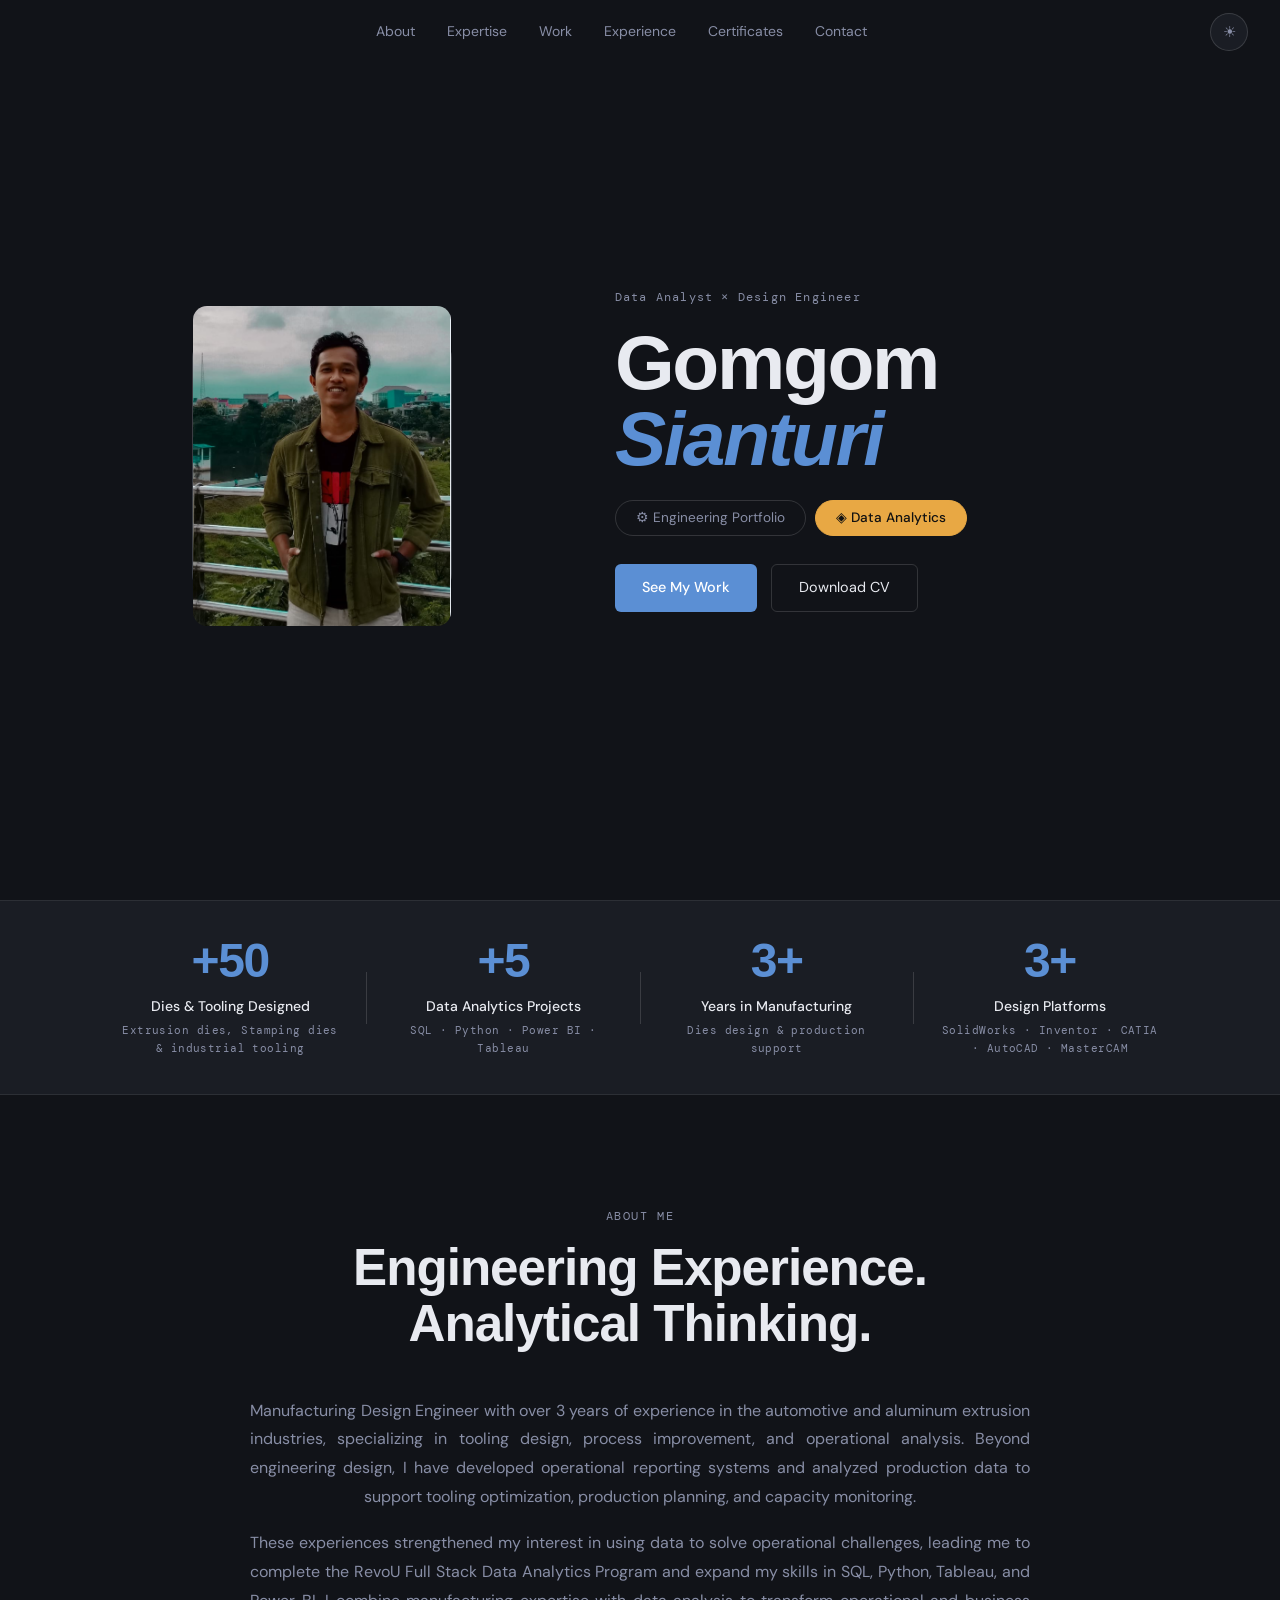
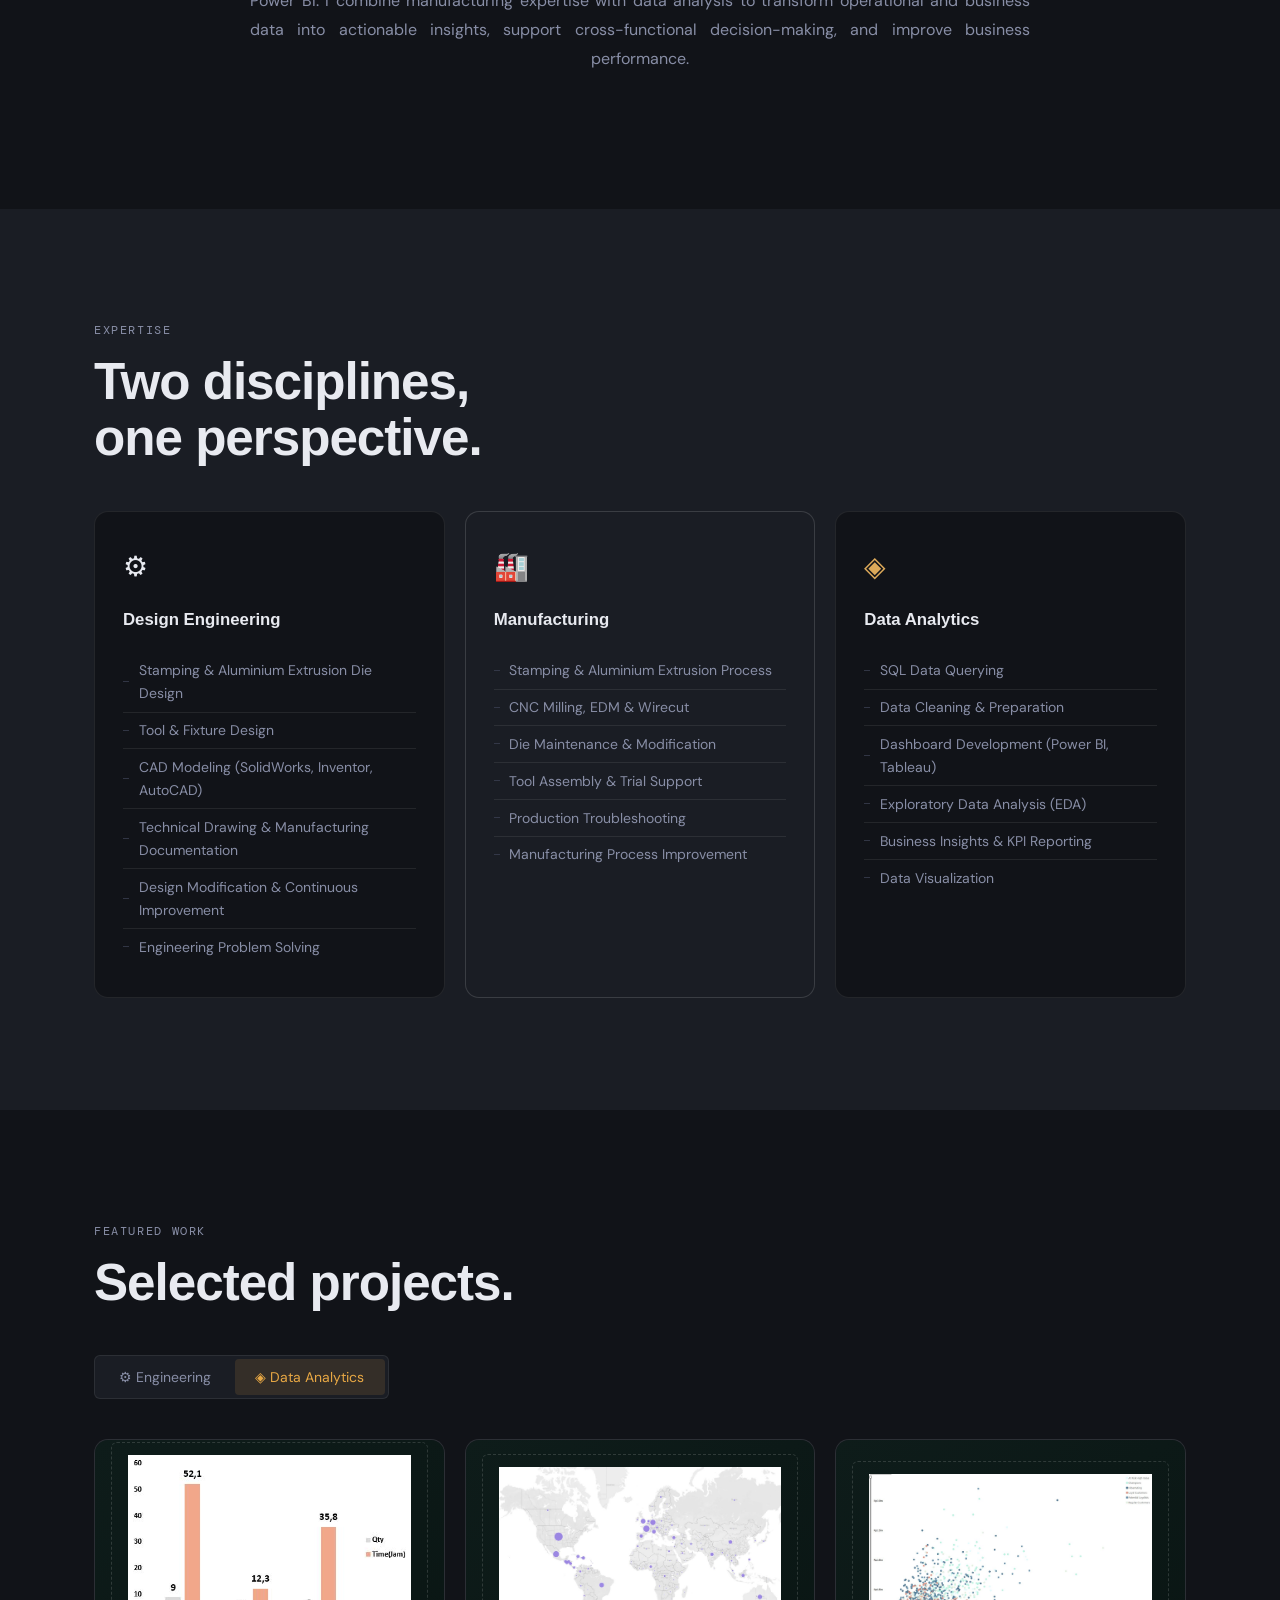
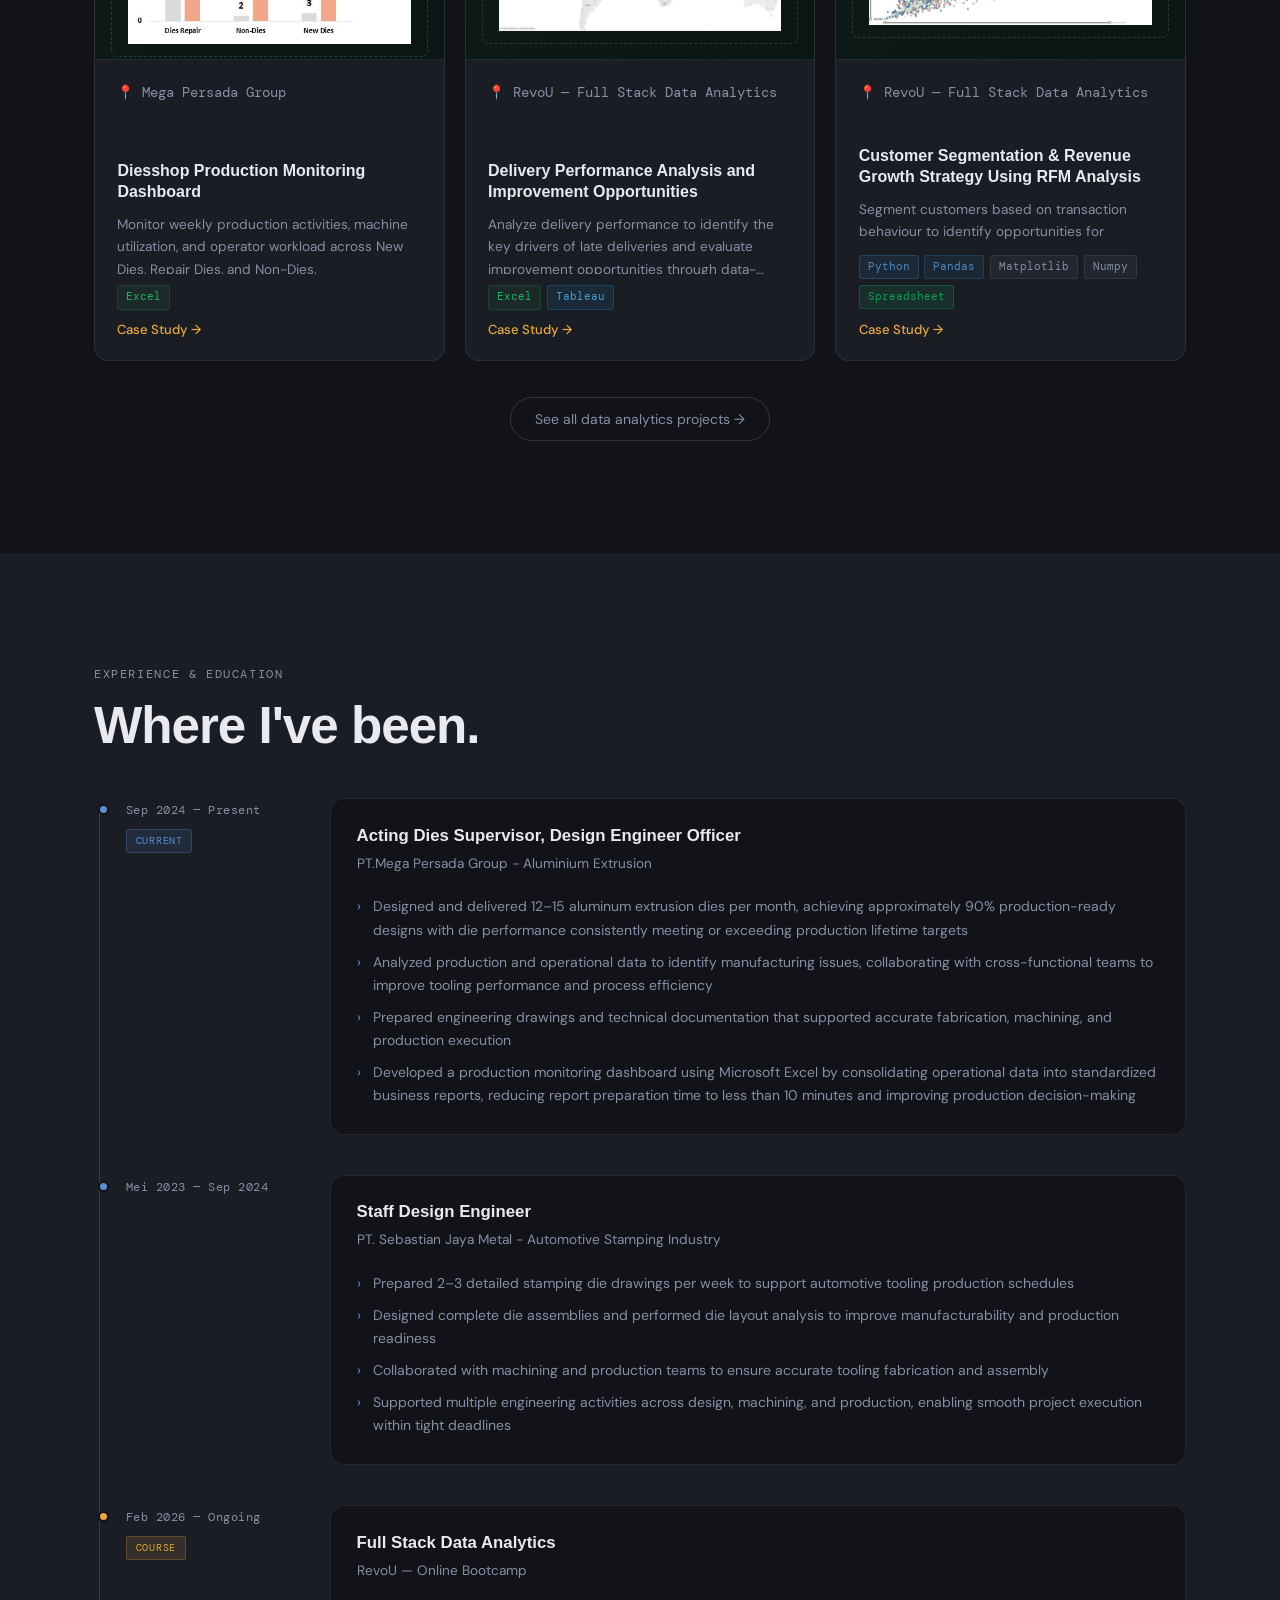
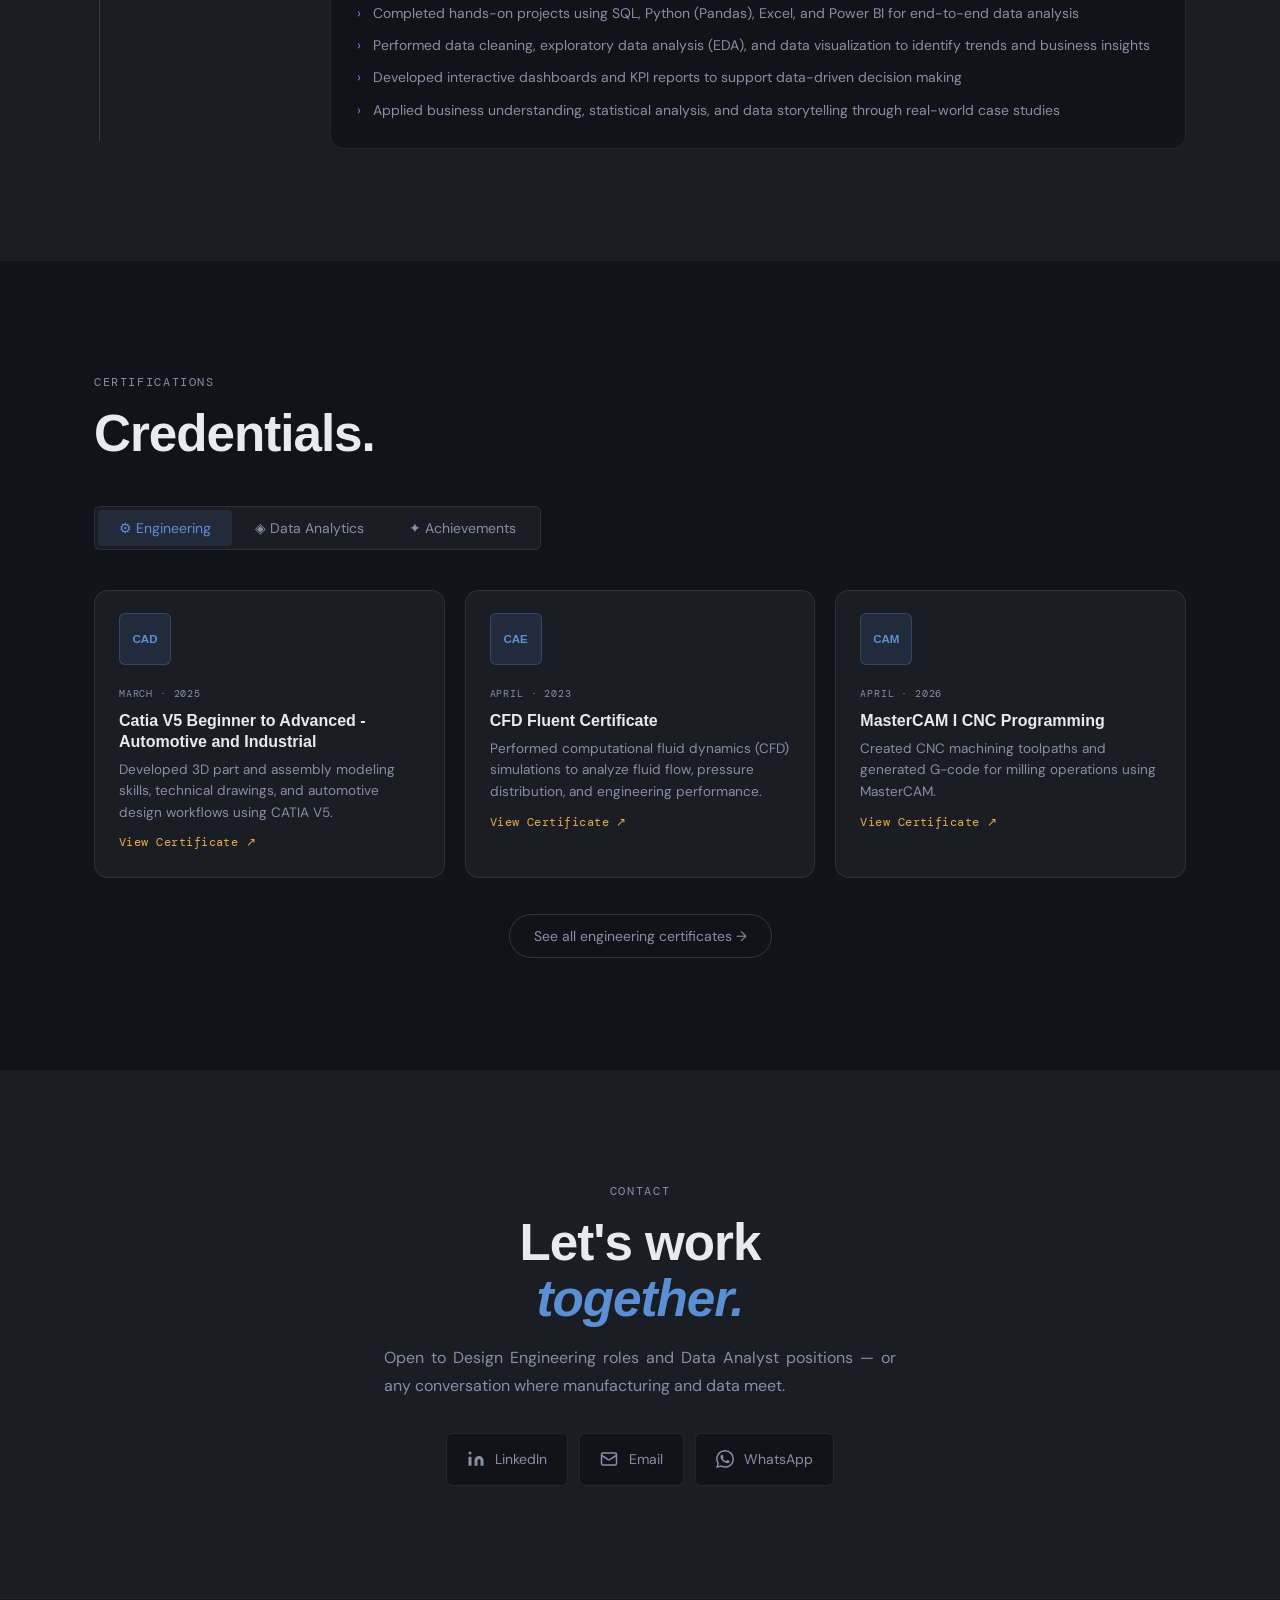
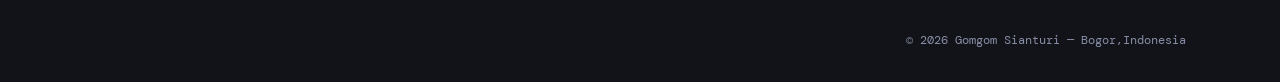
==== commit 52401475: "Update index.html" ====
--- a/index.html
+++ b/index.html
@@ -173,7 +173,7 @@
           <ul>
             <li>SQL Data Querying</li>
             <li>Data Cleaning & Preparation</li>
-            <li>Dashboard Development (Power BI)</li>
+            <li>Dashboard Development (Power BI, Tableau)</li>
             <li>Exploratory Data Analysis (EDA)</li>
             <li>Business Insights & KPI Reporting</li>
             <li>Data Visualization</li>
@@ -202,14 +202,15 @@
           <article class="pcard">
             <div class="pcard-img ph-eng">
               <!-- 🖼️ Ganti dengan: <img src="images/ex1.jpg" alt="Extrusion Die"> -->
-              <span>🖼️ Foto / CAD render project ini</span>
+              <span><img src="images/engineering-extrusion-1.JPG" alt="Extrusion Die"></span>
             </div>
             <div class="pcard-body">
+               <p class="pcard-location">📍 Mega Persada Group</p>
               <div class="pcard-tags"><span class="tag eng-tag">Dies</span><span class="tag eng-tag">Extrusion</span></div>
-              <h3>Aluminium Profile Extrusion Die — Type A</h3>
-              <p>Designed dies for aluminium profile extrusion at Mega Persada Group. Optimised die land geometry to ensure consistent cross-section and surface finish.</p>
+              <h3>Extrusion Die Design — Section 8309</h3>
+              <p>Adapted a 750T extrusion die design for a 690T press while maintaining profile integrity</p>
               <div class="pcard-tools">
-                <span data-tool="CATIA">CATIA</span><span data-tool="Inventor">Inventor</span><span data-tool="AutoCAD">AutoCAD</span>
+                <span data-tool="SolidWorks">SolidWorks</span><span data-tool="AutoCAD">AutoCAD</span><span data-tool="MasterCAM">MasterCAM</span>
               </div>
               <!-- ID harus sama dengan id project di ENG_PROJECTS di main.js -->
               <button class="pcard-cta eng-cta" onclick="openEngModal('ex1')">Case Study →</button>
@@ -218,14 +219,15 @@
 
           <article class="pcard">
             <div class="pcard-img ph-eng">
-              <span>🖼️ Foto / gambar technical drawing</span>
+              <span><img src="images/engineering-tools-1a.JPG" alt="Industrial Tooling"></span>
             </div>
             <div class="pcard-body">
+              <p class="pcard-location">📍 Mega Persada Group</p>
               <div class="pcard-tags"><span class="tag eng-tag">Industrial Tooling</span></div>
-              <h3>✏️ Nama Project Tooling Featured</h3>
-              <p>✏️ Deskripsi singkat project tooling yang mau ditampilkan di homepage.</p>
+              <h3>Industrial Tooling - Reciprocator Bracket Design</h3>
+              <p>Redesigned a reciprocator bracket from aluminium billet to reduce manufacturing cost while maintaining functional requirements.</p>
               <div class="pcard-tools">
-                <span>✏️ Tool</span><span>✏️ Tool</span>
+                <span data-tool="SolidWorks">SolidWorks</span><span data-tool="MasterCAM">MasterCAM</span>
               </div>
               <!-- ✏️ Ganti 'tl1' dengan ID project tooling yang mau difeatured -->
               <button class="pcard-cta eng-cta" onclick="openEngModal('tl1')">Case Study →</button>
@@ -234,17 +236,18 @@
 
           <article class="pcard">
             <div class="pcard-img ph-eng">
-              <span>🖼️ Foto project showcase / naval</span>
+              <span><img src="images/engineering-tools-2.JPG" alt="Industrial Tooling"></span>
             </div>
             <div class="pcard-body">
-              <div class="pcard-tags"><span class="tag eng-tag">Showcase</span></div>
-              <h3>✏️ Nama Project Showcase Featured</h3>
-              <p>✏️ Deskripsi singkat project showcase yang mau ditampilkan di homepage.</p>
+              <p class="pcard-location">📍 Self-Project</p>
+              <div class="pcard-tags"><span class="tag eng-tag">Industrial Tooling</span></div>
+              <h3> Crane Apparatus Bracket</h3>
+              <p>Designed and validated a crane bracket using finite element analysis to evaluate structural performance under static loading.</p>
               <div class="pcard-tools">
-                <span>✏️ Tool</span>
+                 <span data-tool="SolidWorks">SolidWorks</span><span data-tool="ANSYS">ANSYS</span>
               </div>
               <!-- ✏️ Ganti 'sc1' dengan ID project yang mau difeatured -->
-              <button class="pcard-cta eng-cta" onclick="openEngModal('sc1')">Case Study →</button>
+              <button class="pcard-cta eng-cta" onclick="openEngModal('tl2')">Case Study →</button>
             </div>
           </article>
 
--- a/css/style.css
+++ b/css/style.css
@@ -598,7 +598,7 @@
 }
 
 .pcard-img {
-  height: 180px;
+  height: 220px;
   display: flex;
   align-items: center;
   justify-content: center;
@@ -607,6 +607,7 @@
   border-radius: 0;
   overflow: hidden;
   position: relative;
+  flex-shrink: 0;
 }
 /* When real image is added */
 .pcard-img img {
@@ -640,7 +641,35 @@
 
 .pcard-tags { display: flex; flex-wrap: wrap; gap: 0.4rem; }
 
-.tag {
+.pcard-location {
+  font-family: var(--font-mono);
+  font-size: 0.65rem;
+  color: var(--muted);
+  display: flex;
+  align-items: center;
+  gap: 0.3rem;
+}
+
+.pcard-body h3 {
+  font-family: var(--font-display);
+  font-size: 1rem;
+  font-weight: 700;
+  line-height: 1.35;
+  /* fixed min-height so short titles dont make card body jump */
+  min-height: 2.7rem;
+}
+
+.pcard-body p {
+  font-size: 0.85rem;
+  color: var(--muted);
+  line-height: 1.65;
+  flex: 1;
+  /* clamp description to 3 lines so all cards same height */
+  display: -webkit-box;
+  -webkit-line-clamp: 3;
+  -webkit-box-orient: vertical;
+  overflow: hidden;
+}
   font-family: var(--font-mono);
   font-size: 0.65rem;
   padding: 0.18rem 0.5rem;
@@ -1077,9 +1106,11 @@
 .cs-figure img {
   width: 100%;
   display: block;
+  min-height: 280px;
+  object-fit: cover;
 }
 .cs-figure-ph {
-  aspect-ratio: 16 / 9;
+  aspect-ratio: 4 / 3;
   display: flex;
   align-items: center;
   justify-content: center;
@@ -1857,6 +1888,7 @@
 .mfg-flow {
   display: flex;
   align-items: flex-start;
+  justify-content: center;
   gap: 0.5rem;
   overflow-x: auto;
   padding-bottom: 0.5rem;
@@ -2109,7 +2141,7 @@
 /* Engineering Tools */
 .pcard-tools span[data-tool="CATIA"]       { background: rgba(0,88,163,0.15);   border-color: rgba(0,88,163,0.35);   color: #0058A3; }
 .pcard-tools span[data-tool="SolidWorks"]  { background: rgba(220,30,30,0.15);  border-color: rgba(220,30,30,0.35);  color: #DC1E1E; }
-.pcard-tools span[data-tool="AutoCAD"]     { background: rgba(226,30,34,0.15);  border-color: rgba(226,30,34,0.35);  color: #E21E22; }
+.pcard-tools span[data-tool="AutoCAD"]     { background: rgba(226,30,34,0.15);  border-color: rgba(226,30,34,0.35);  color: #e66163; }
 .pcard-tools span[data-tool="Inventor"]    { background: rgba(240,130,0,0.15);  border-color: rgba(240,130,0,0.35);  color: #F08200; }
 .pcard-tools span[data-tool="ANSYS"]       { background: rgba(255,179,0,0.15);  border-color: rgba(255,179,0,0.35);  color: #FFB300; }
 
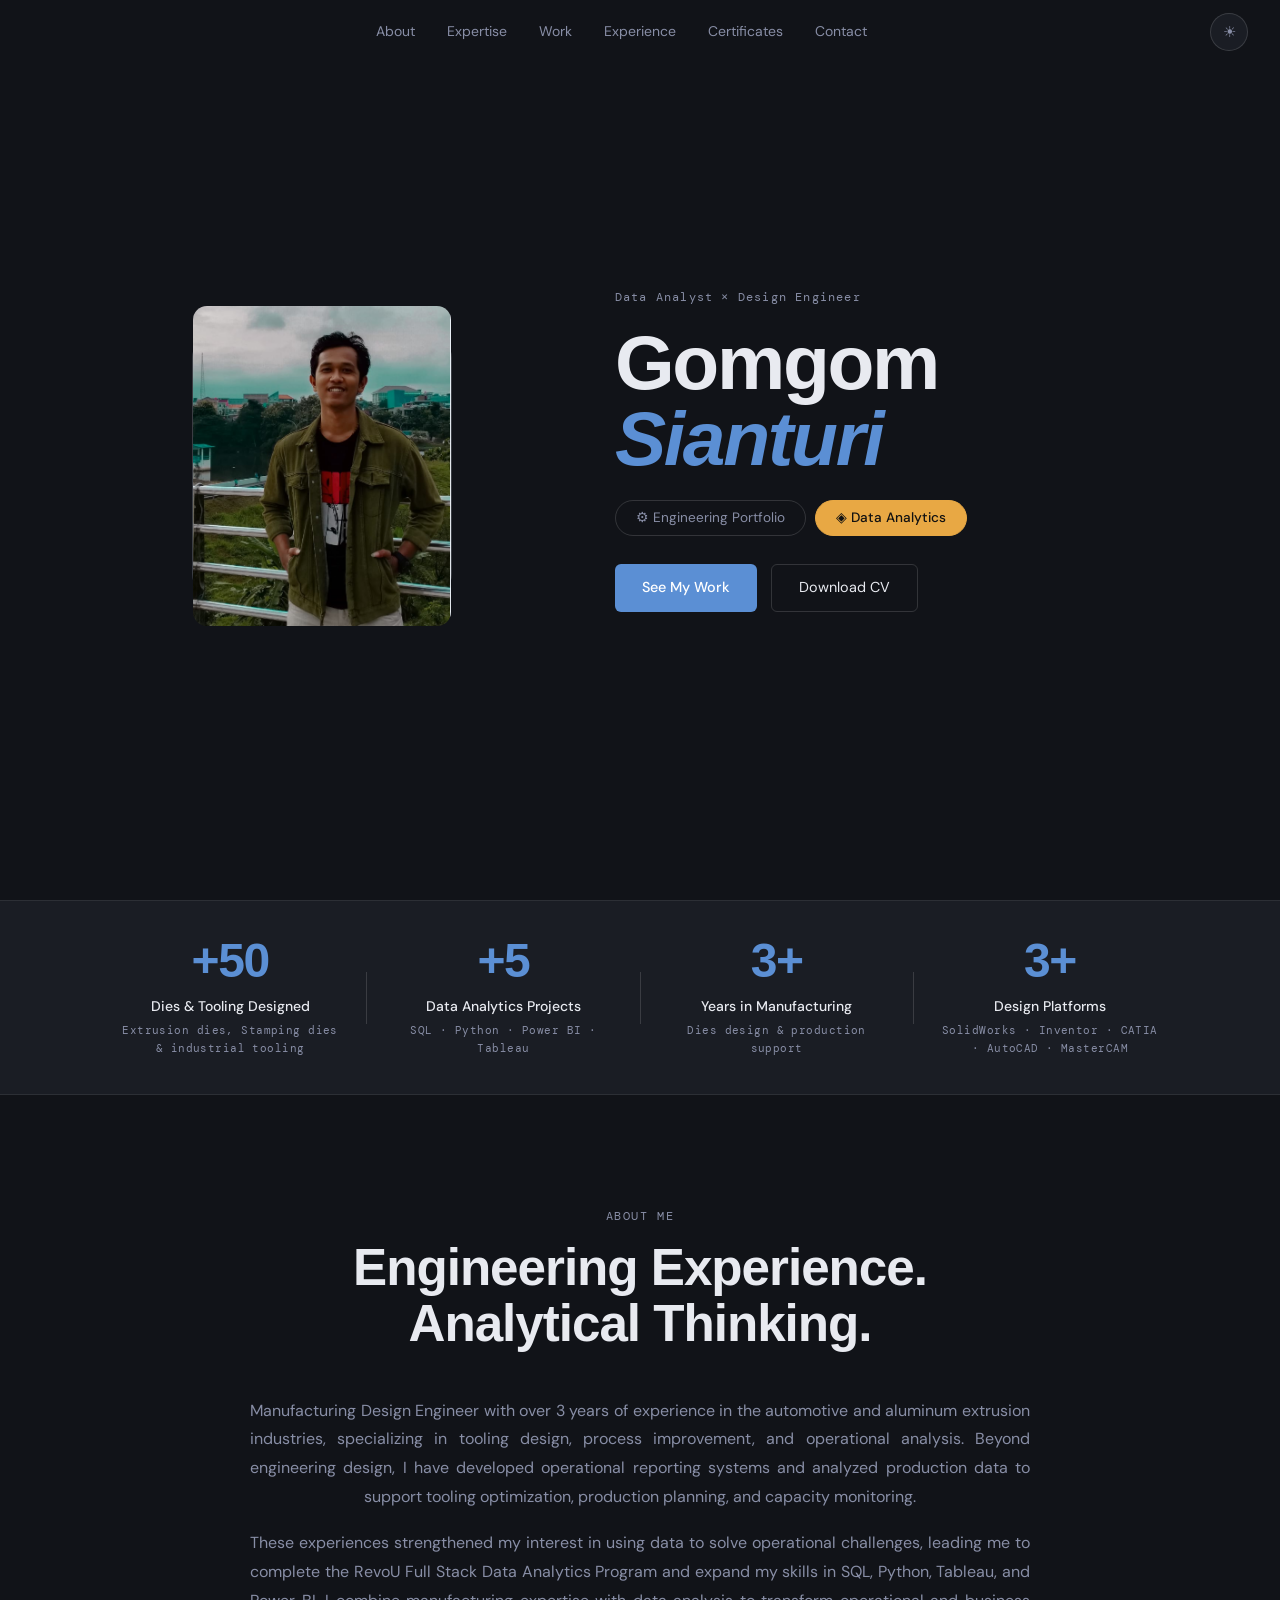
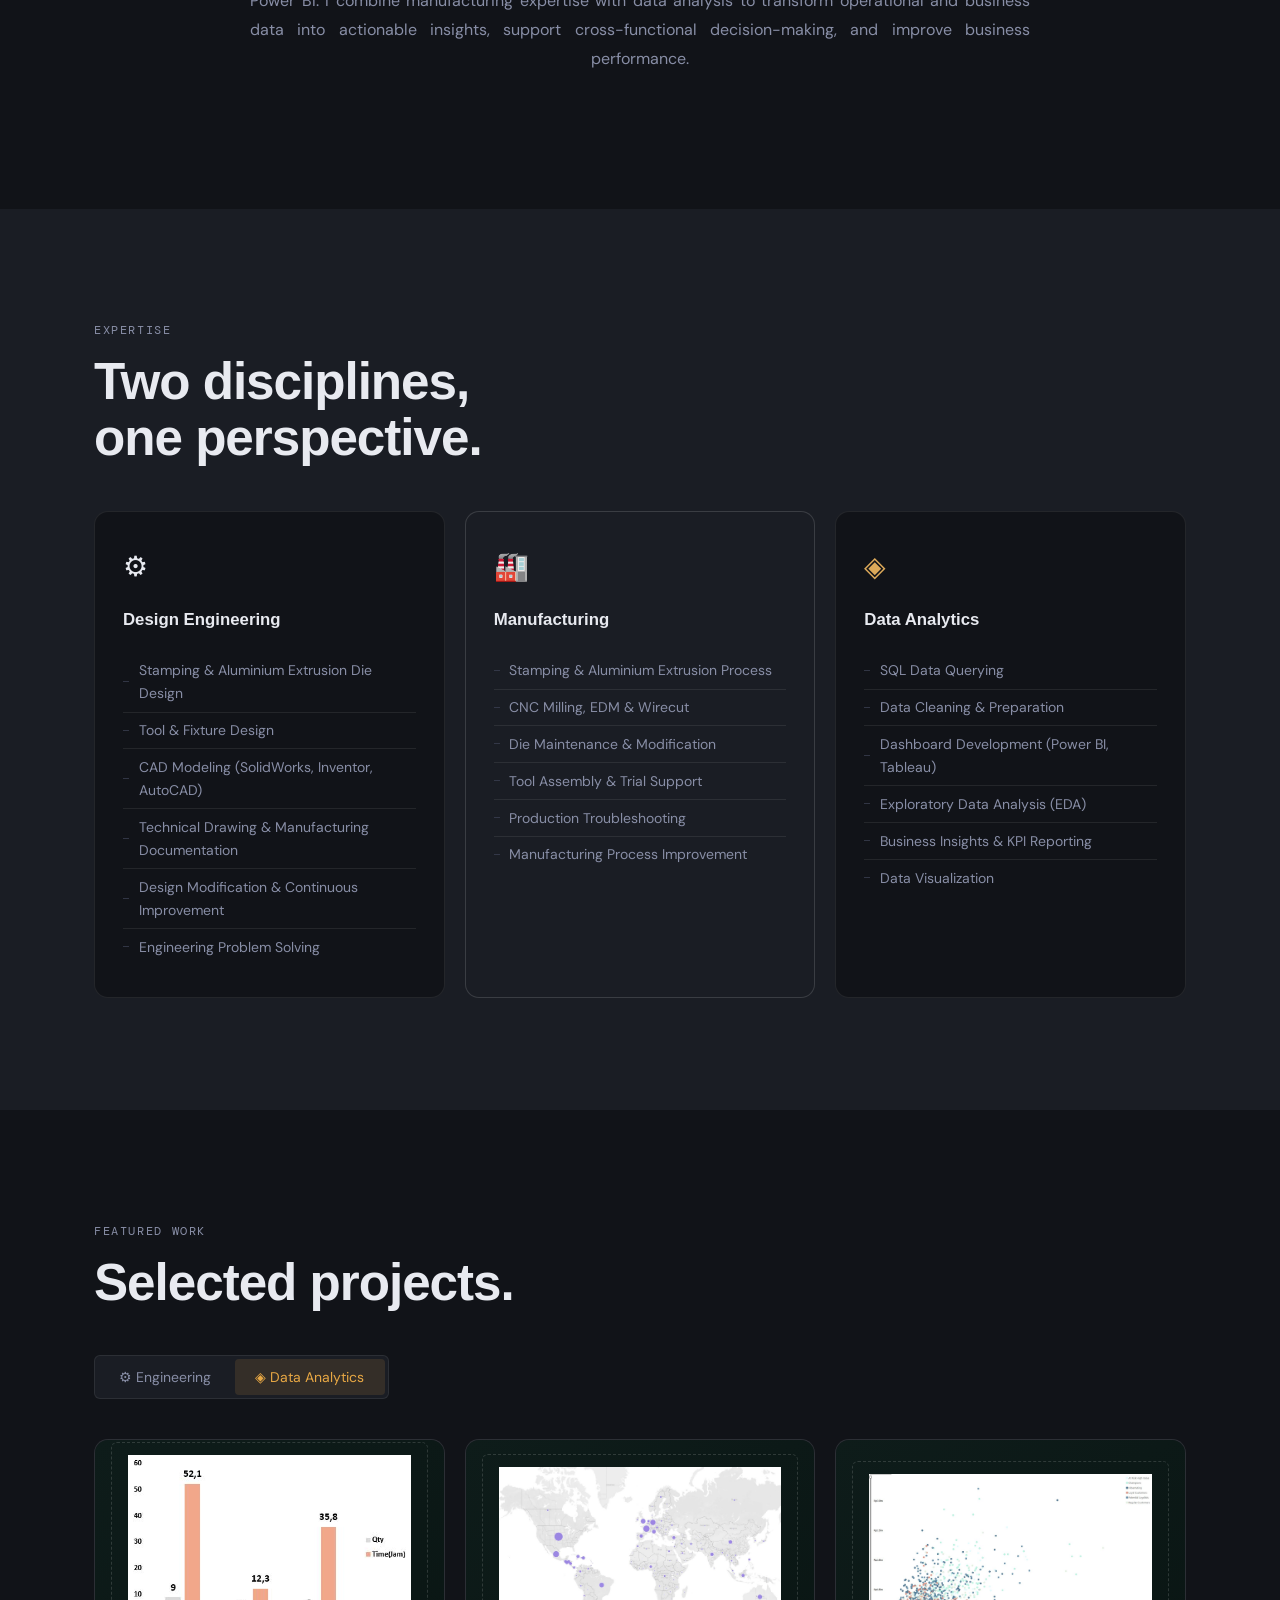
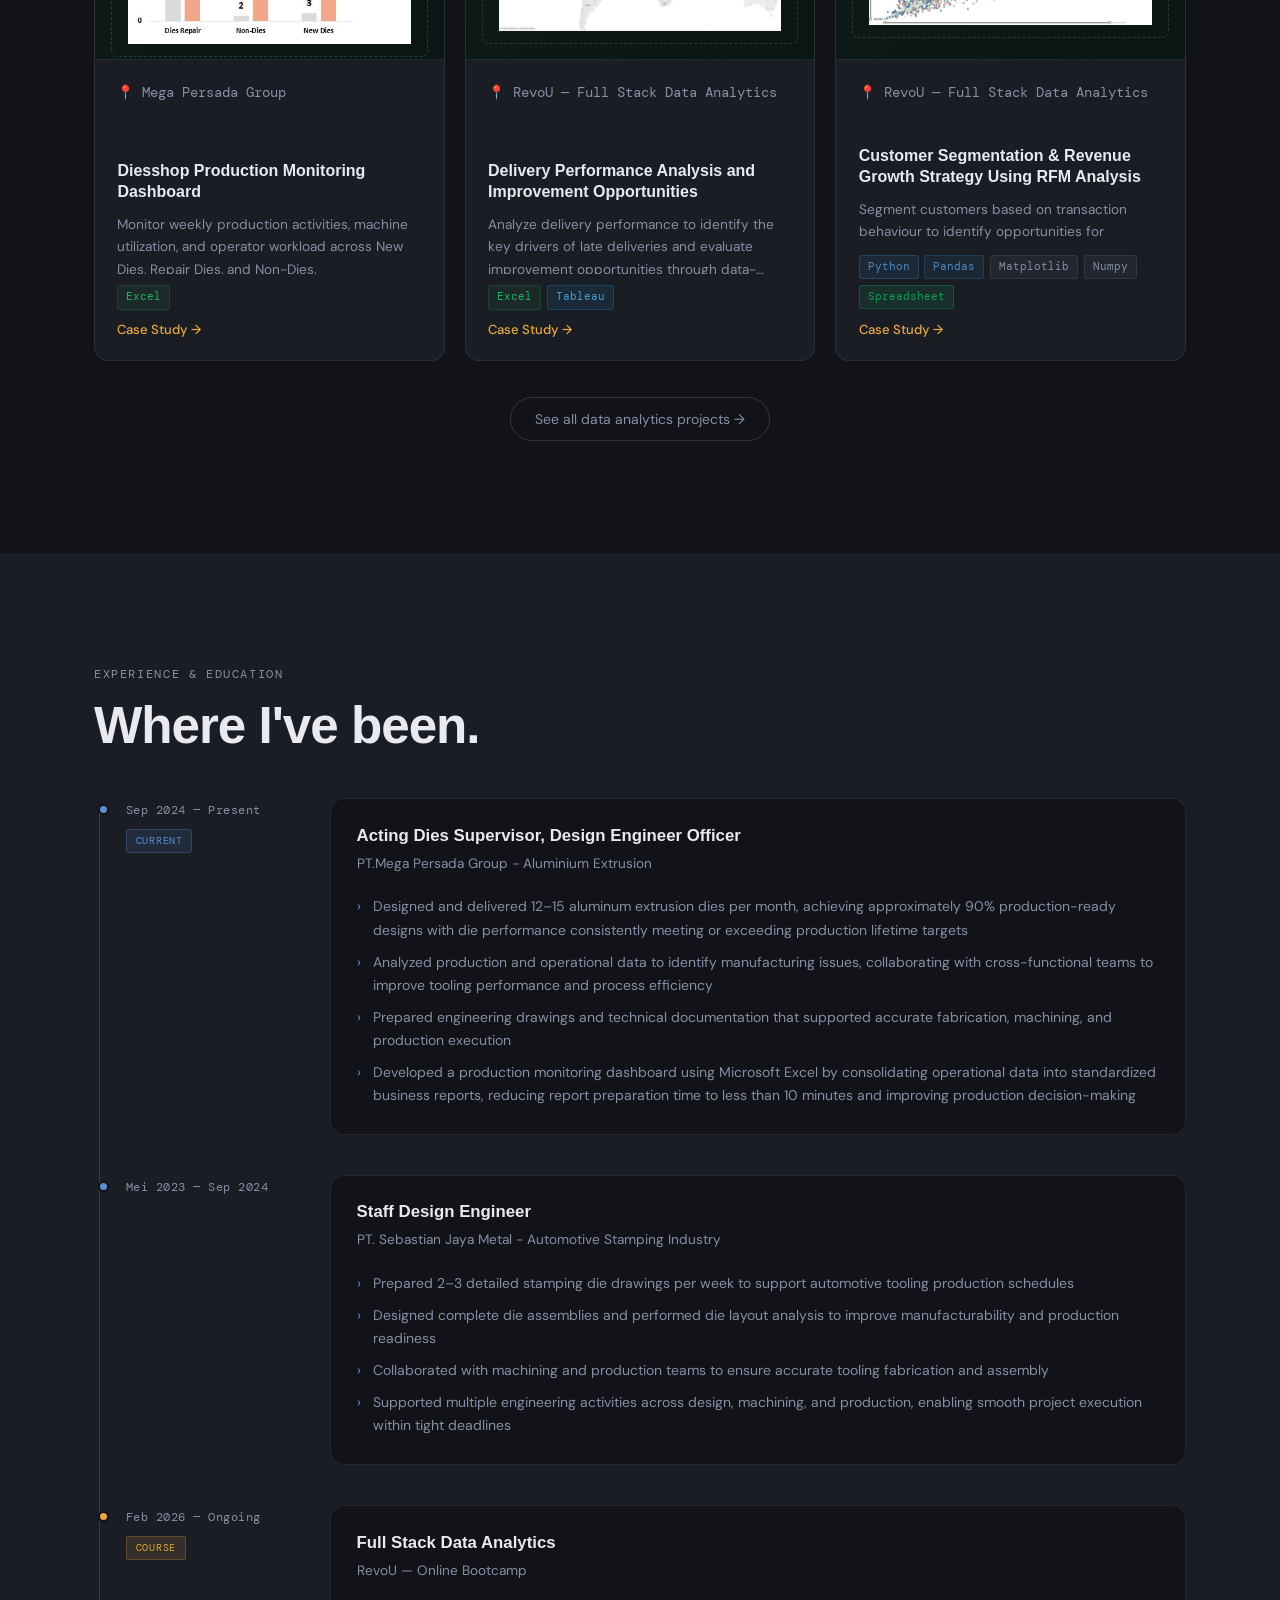
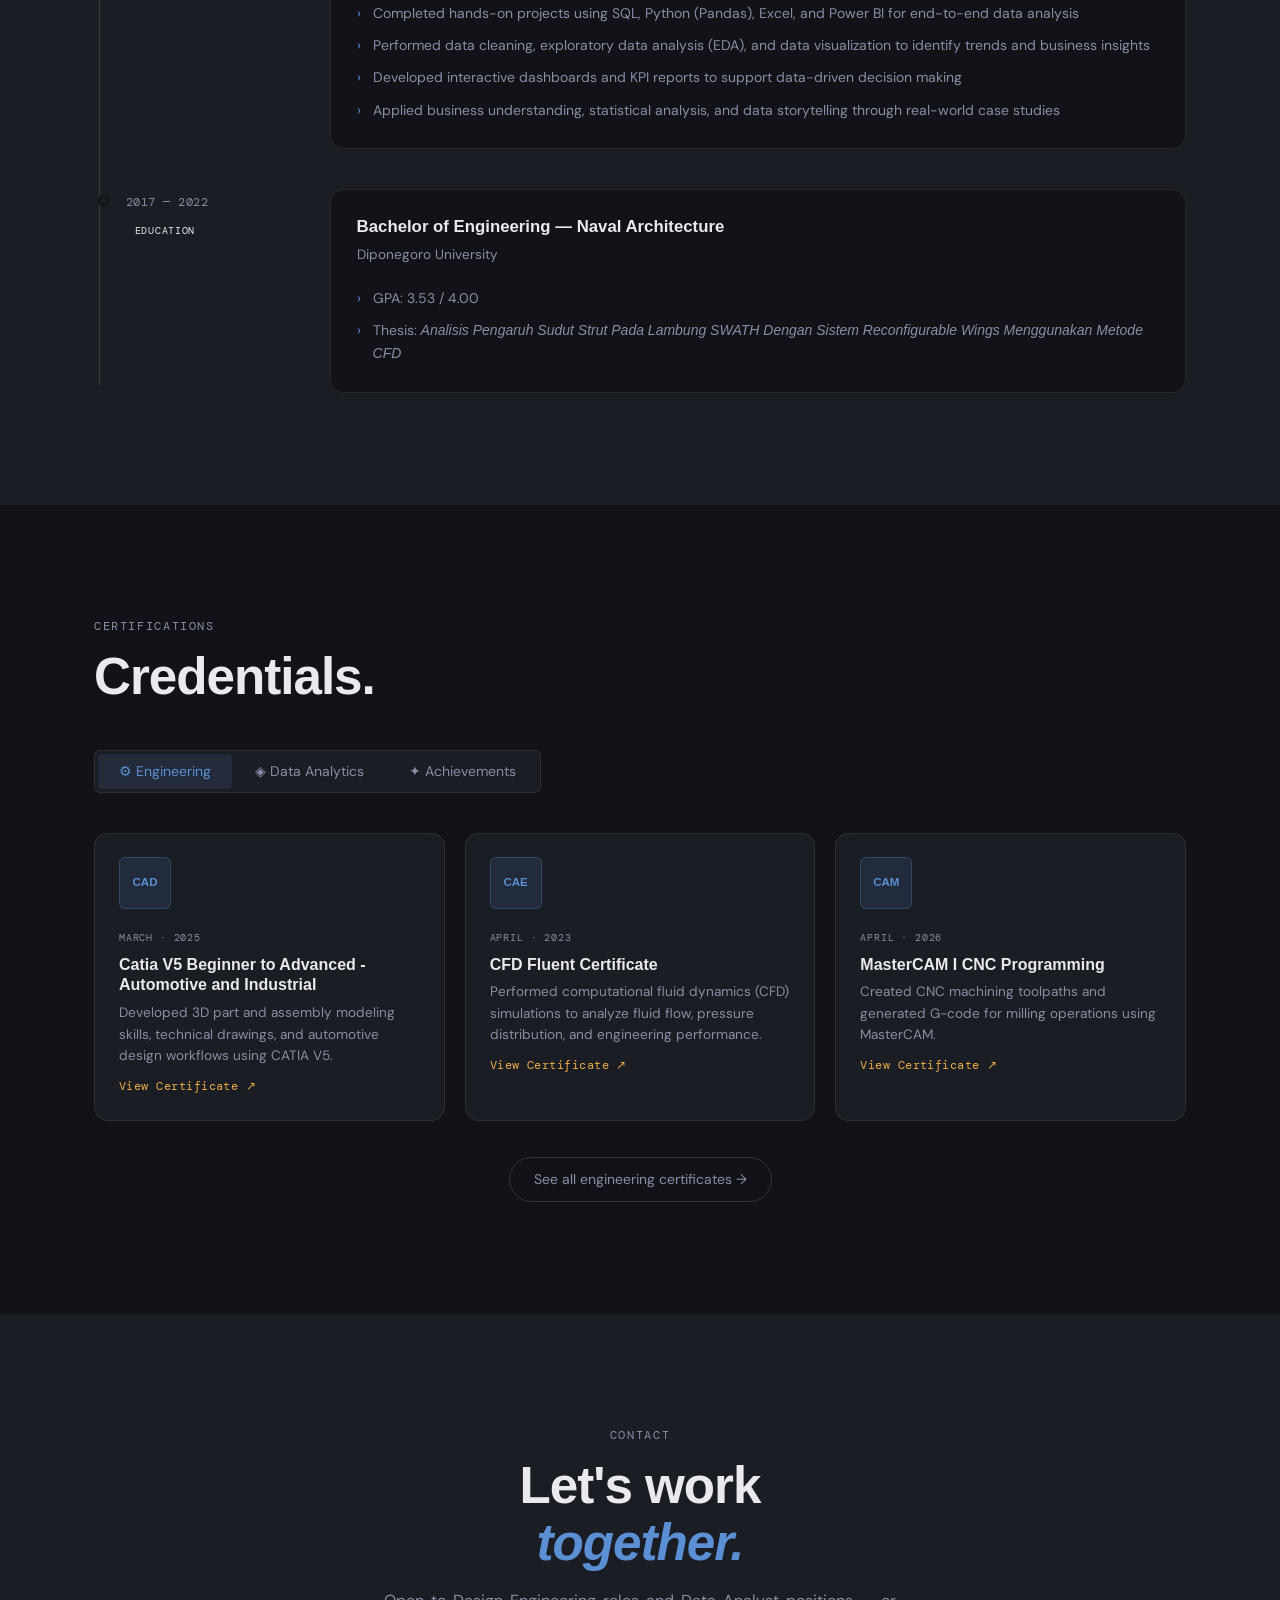
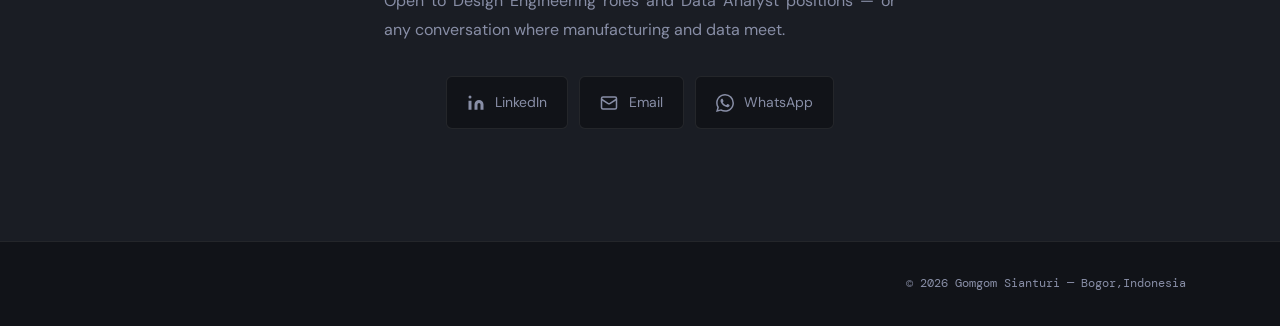
==== commit f99ecbda: "Update index.html" ====
--- a/index.html
+++ b/index.html
@@ -376,6 +376,21 @@
               <li>Developed interactive dashboards and KPI reports to support data-driven decision making</li>
               <li>Applied business understanding, statistical analysis, and data storytelling through real-world case studies</li>
             </ul>
+          </div>
+        </div>
+
+        <div class="tl-item">
+          <div class="tl-dot edu-dot"></div>
+          <div class="tl-meta">
+            <span class="tl-year mono">2017 — 2022</span>
+            <span class="tl-badge edu-badge">Education</span>
+          </div>
+          <div class="tl-card">
+            <h3>Bachelor of Engineering — Naval Architecture</h3>
+            <h4>Diponegoro University</h4>
+            <ul>
+              <li>GPA: 3.53 / 4.00</li>
+              <li>Thesis: <em>Analisis Pengaruh Sudut Strut Pada Lambung SWATH Dengan Sistem Reconfigurable Wings Menggunakan Metode CFD</em></li>
           </div>
         </div>
 
